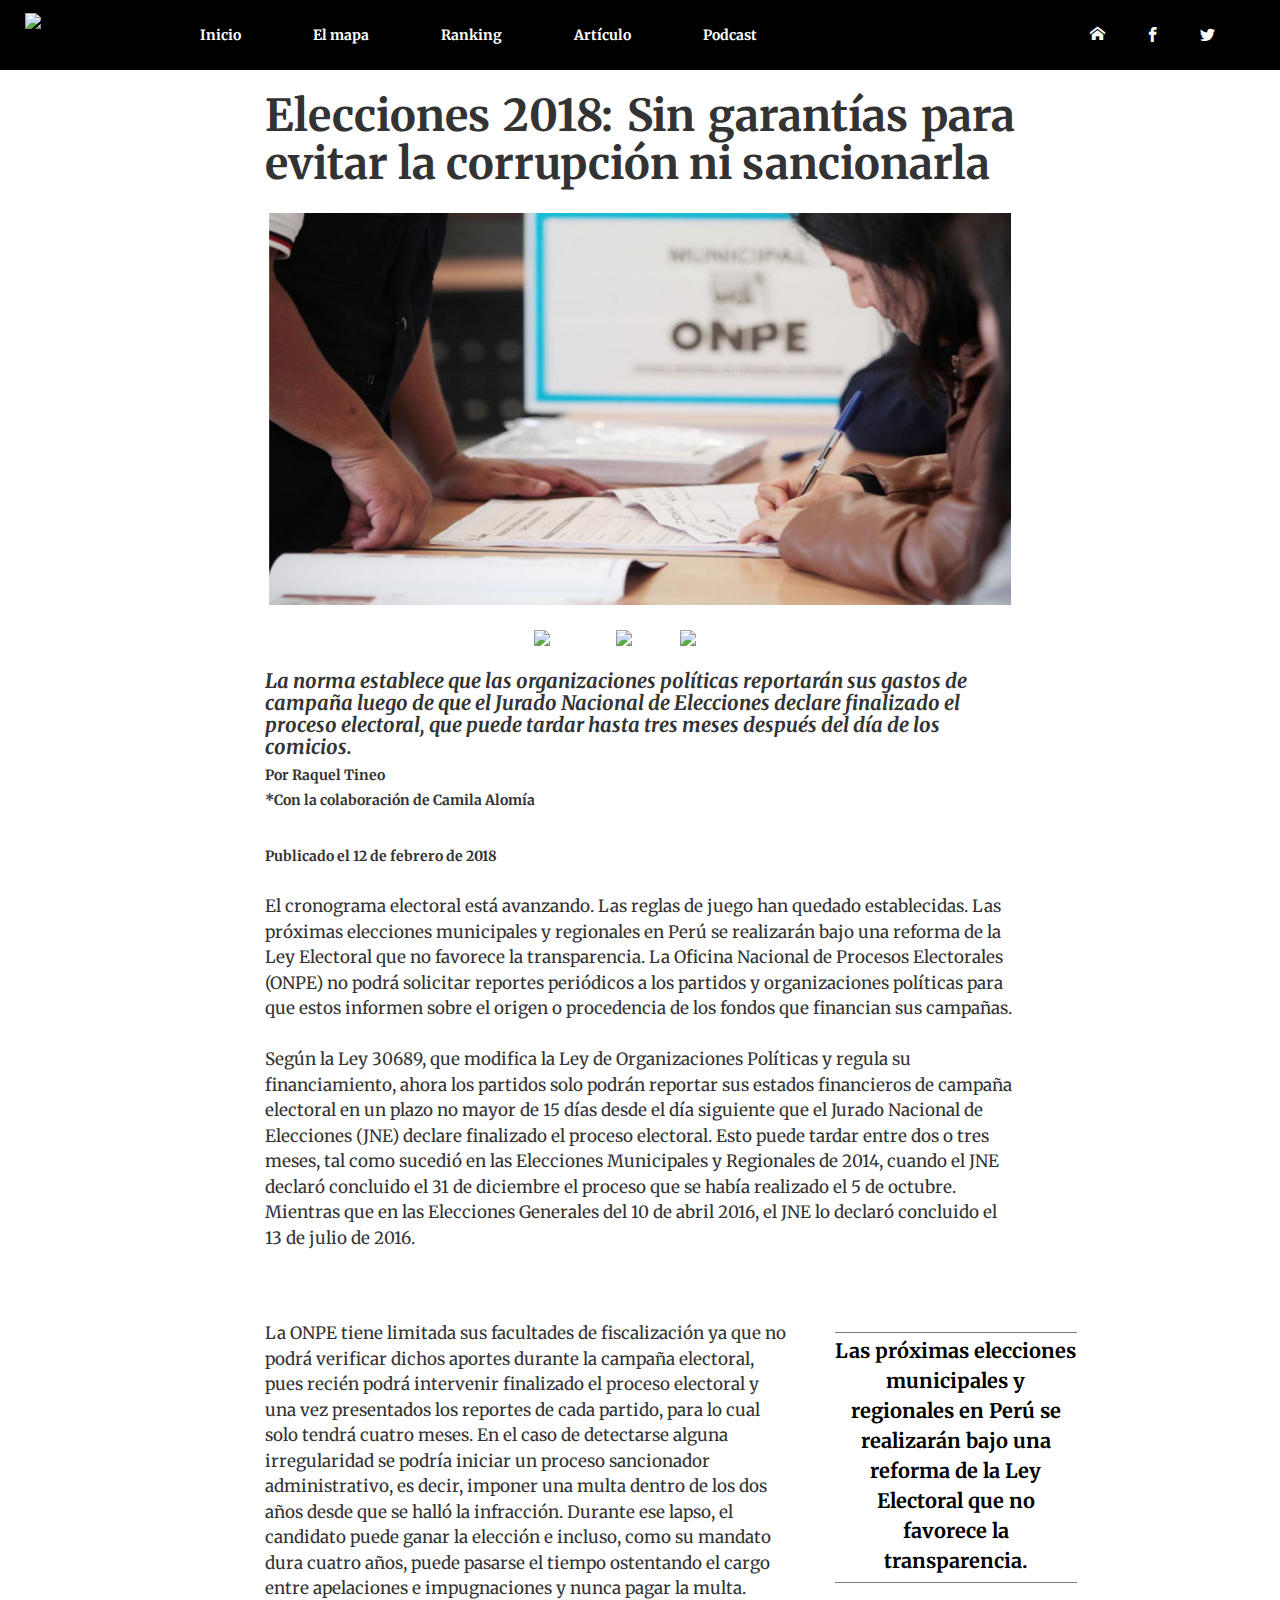
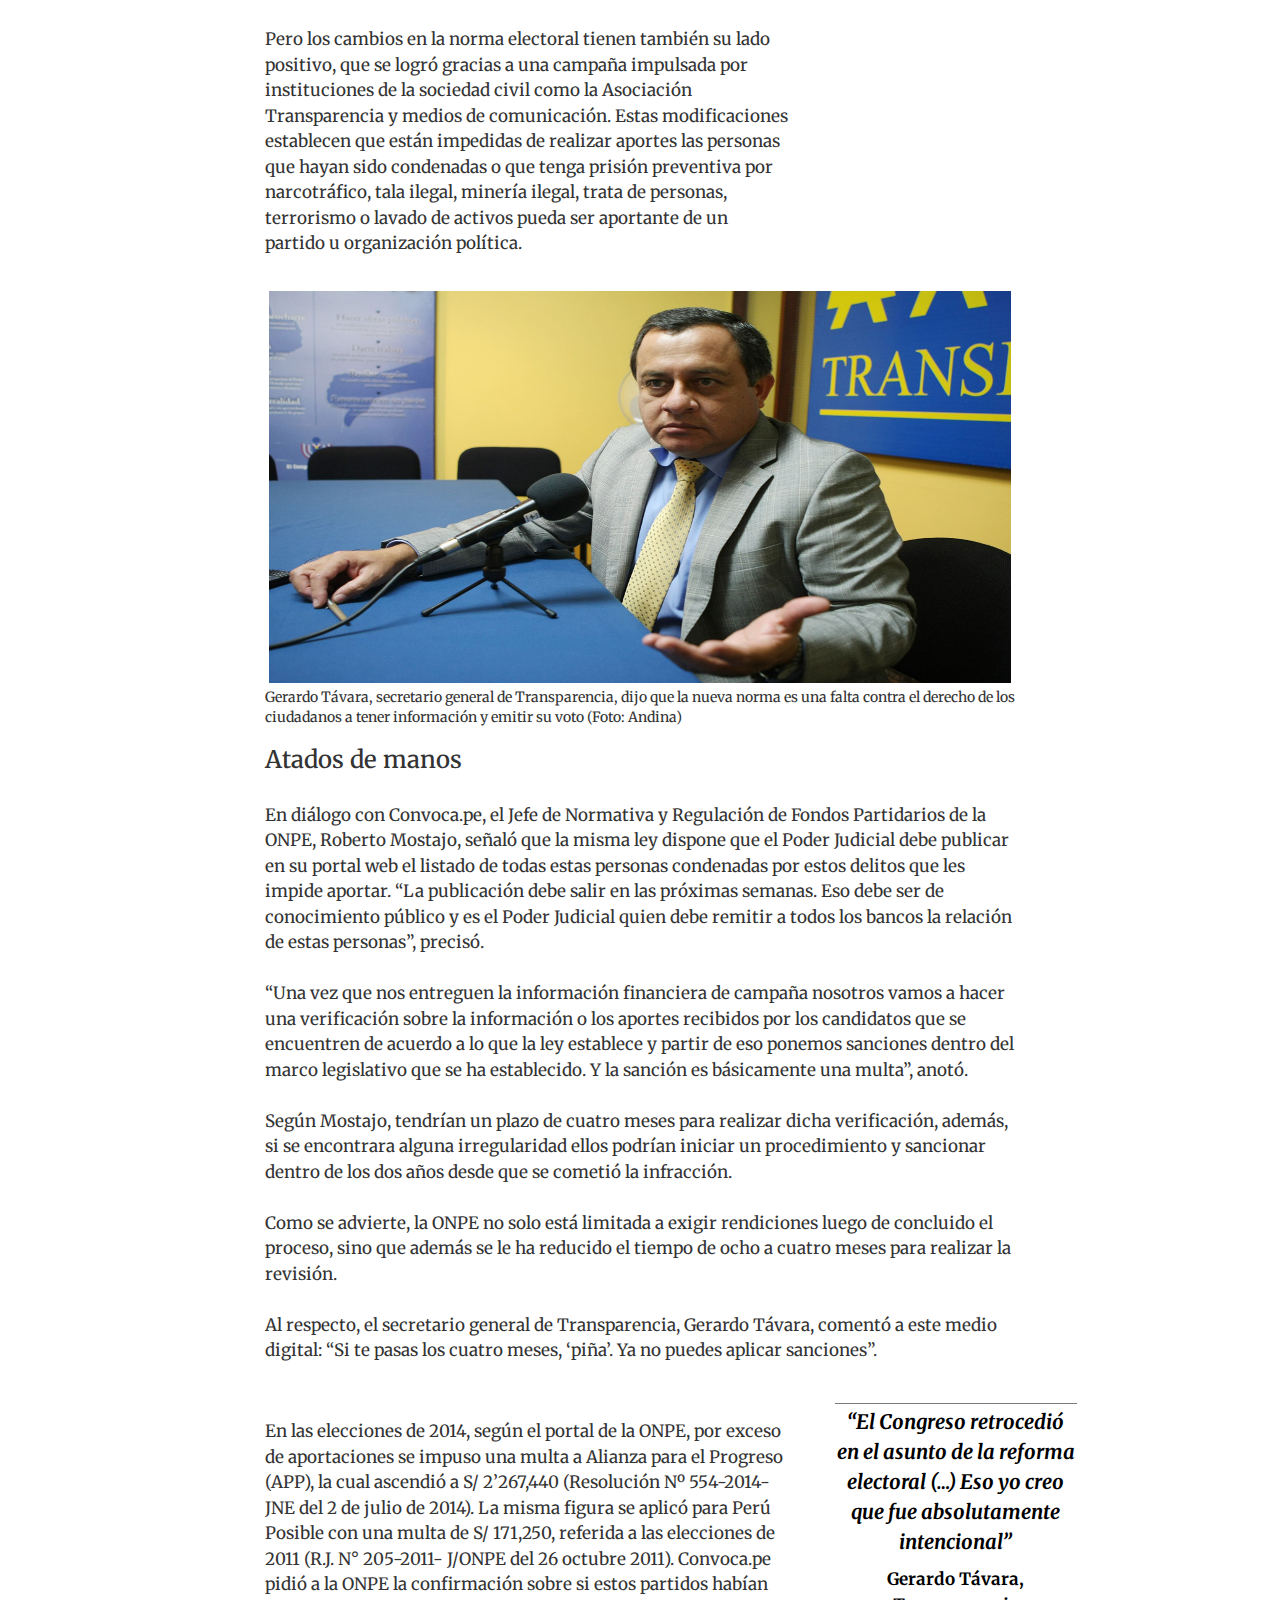
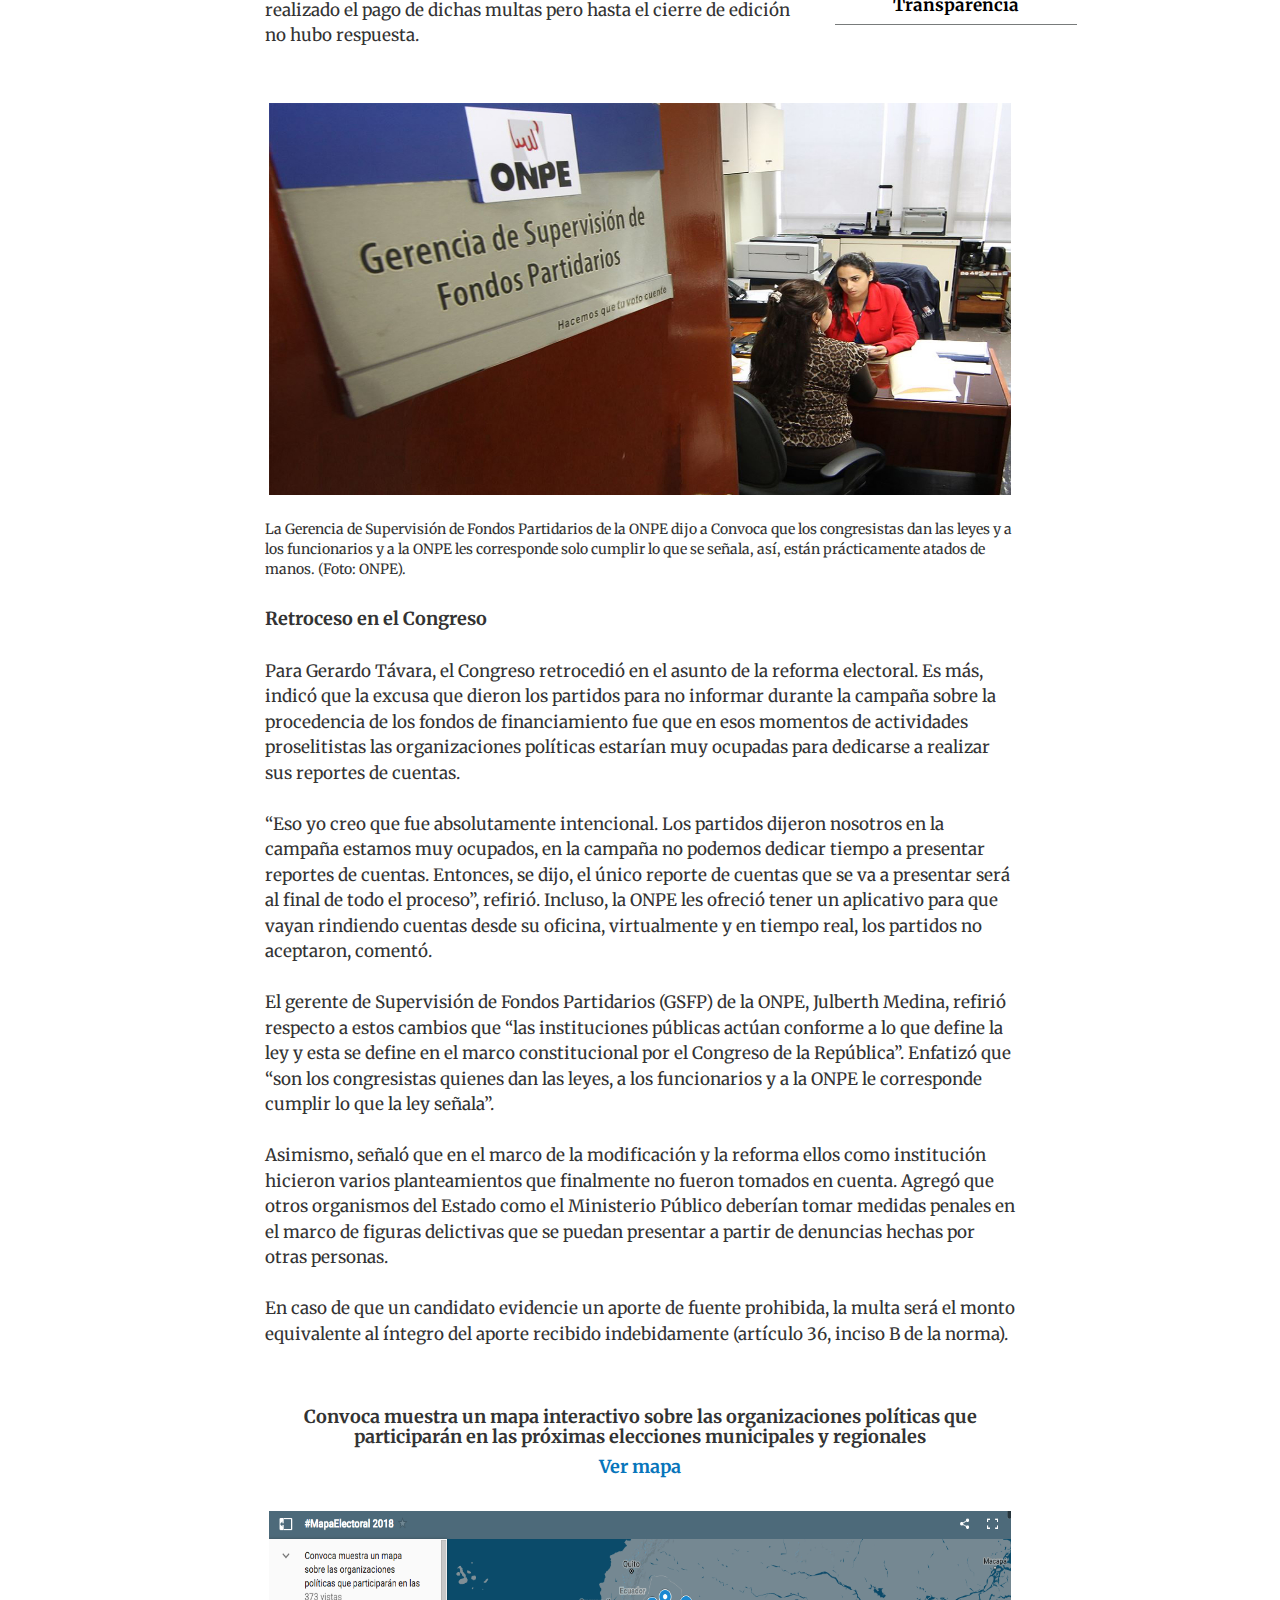
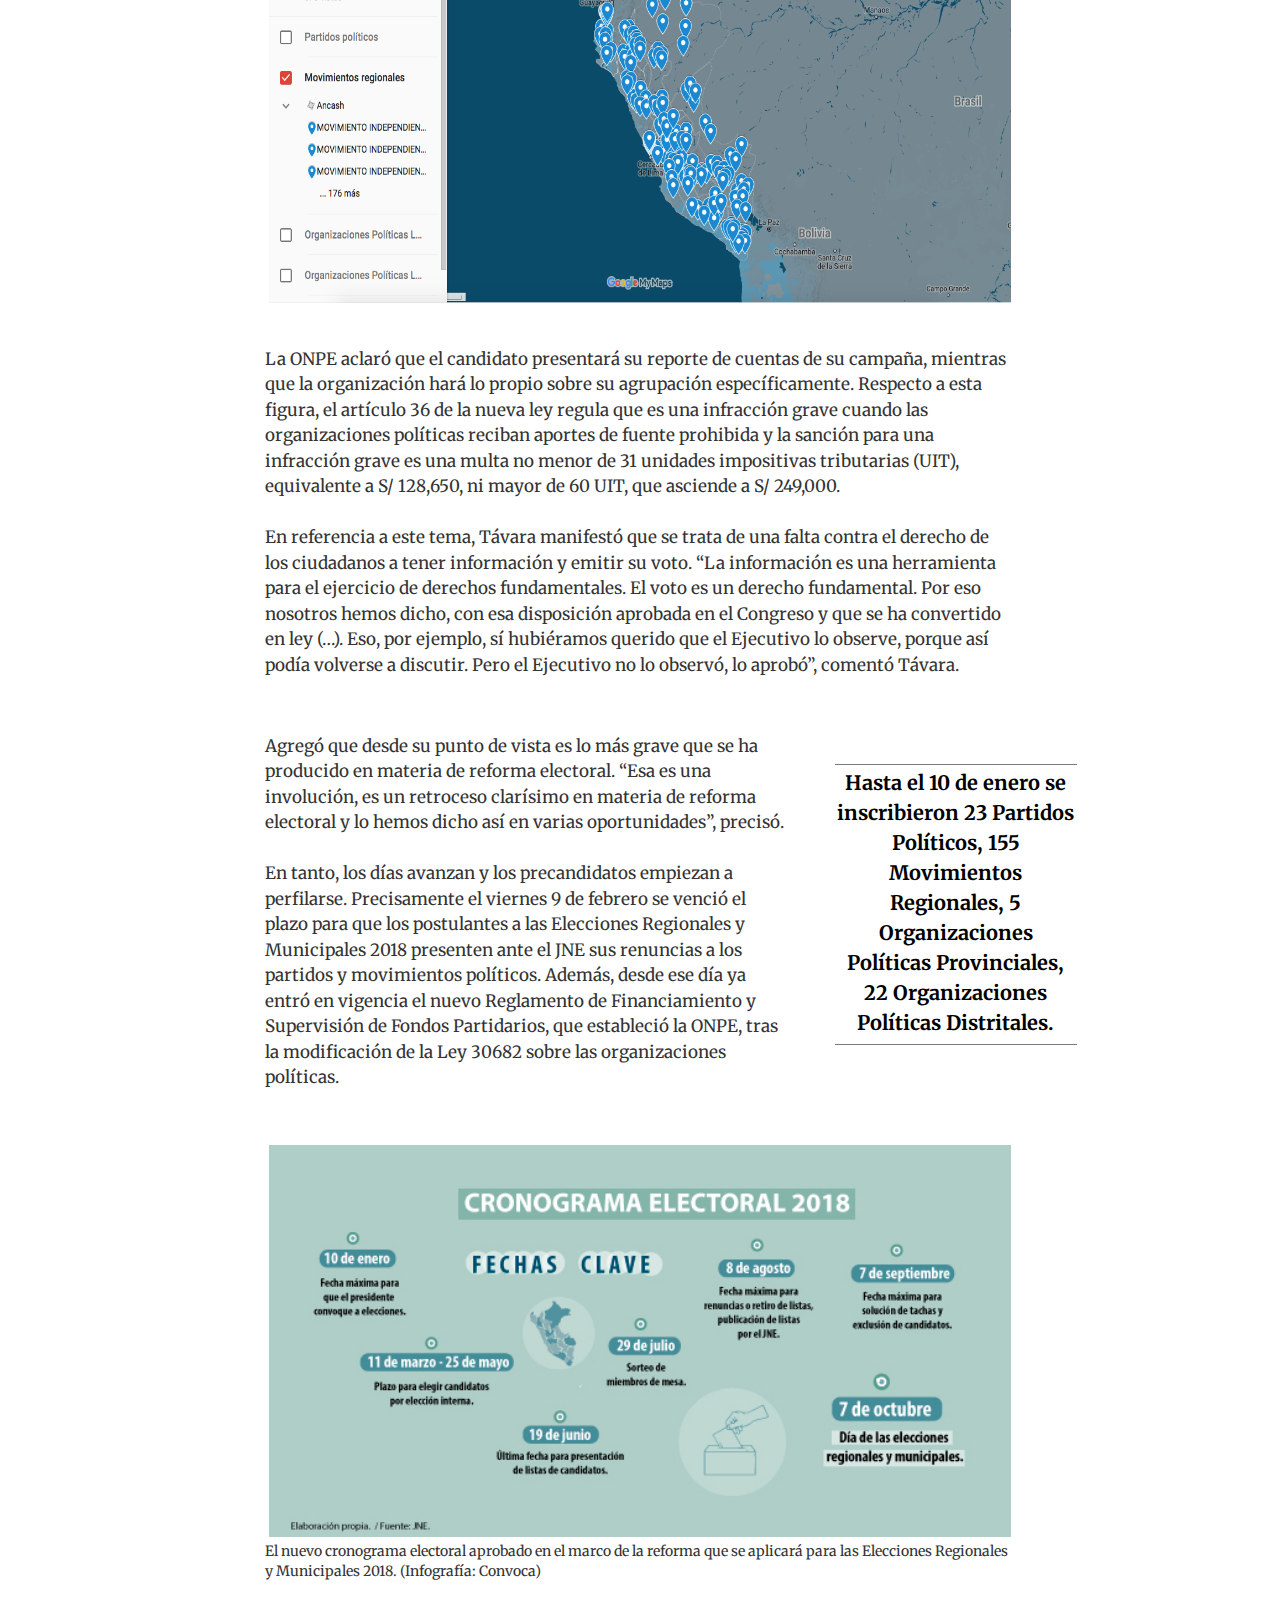
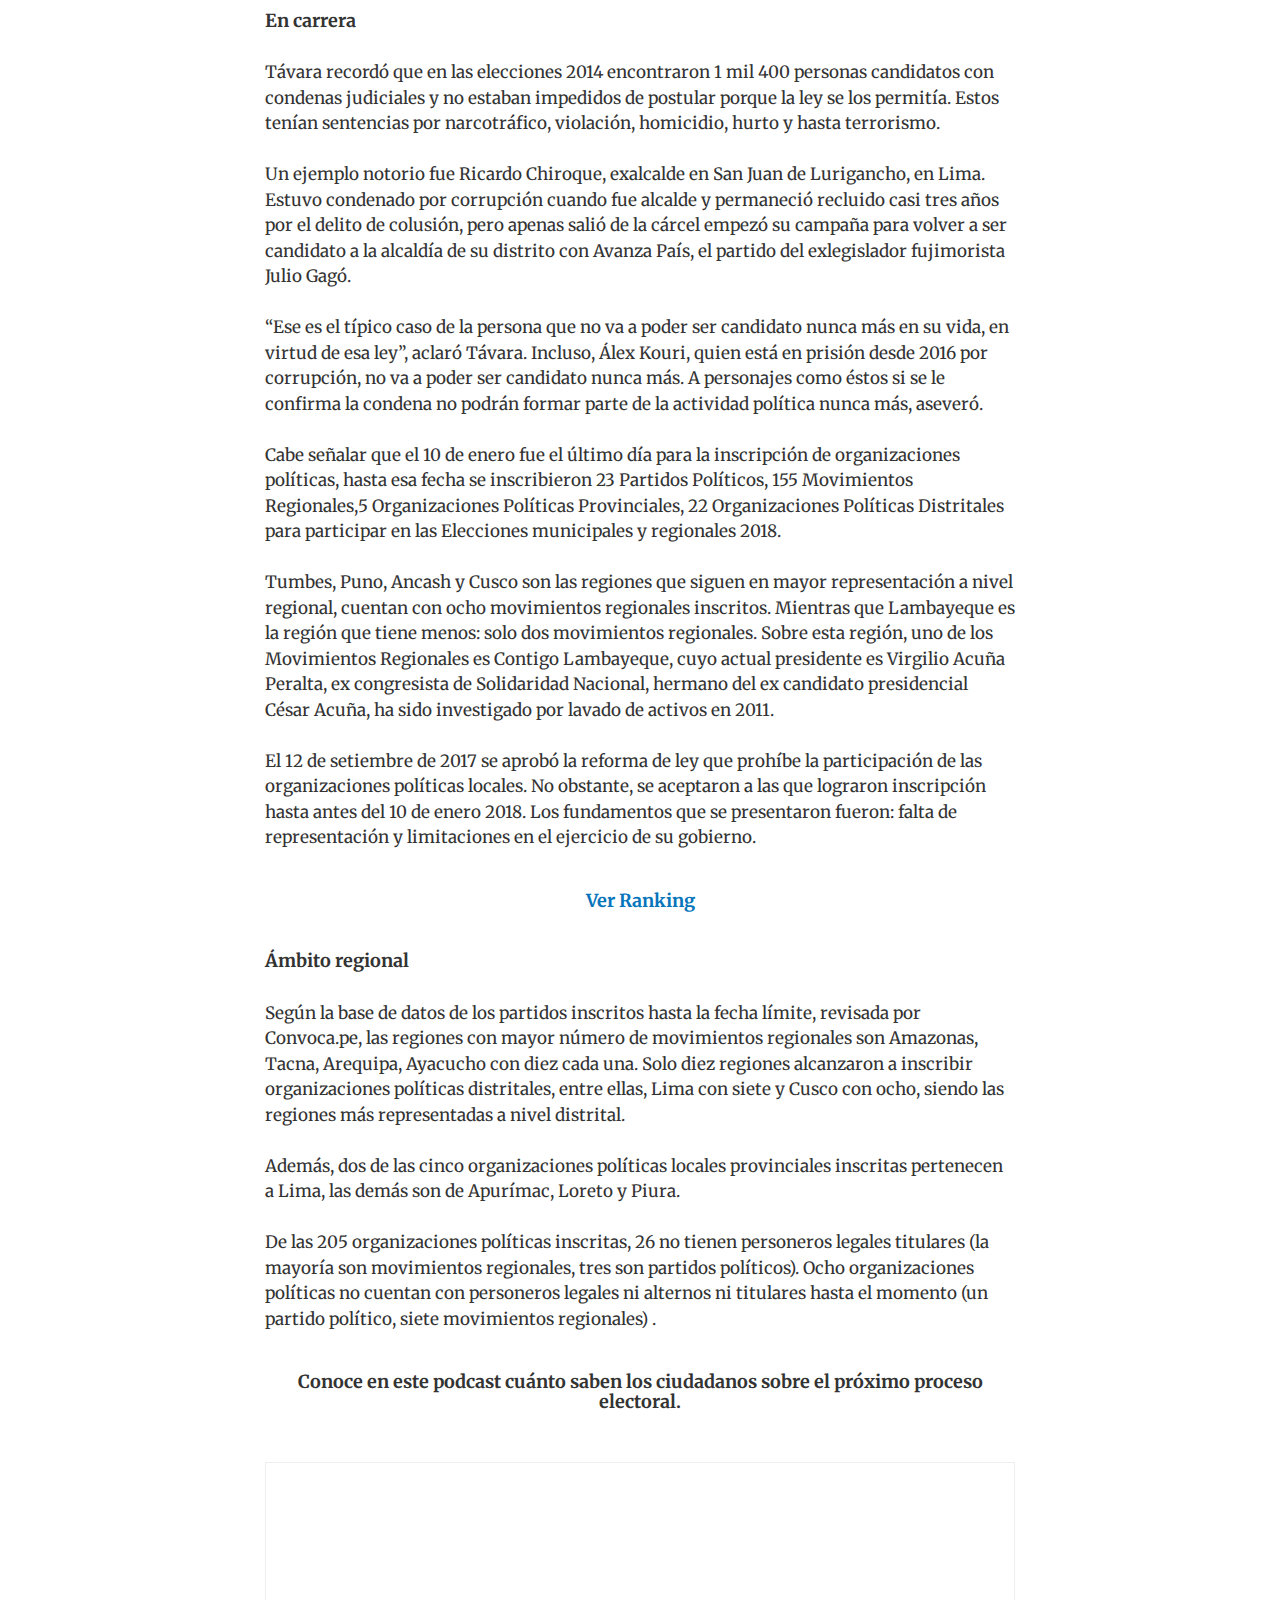
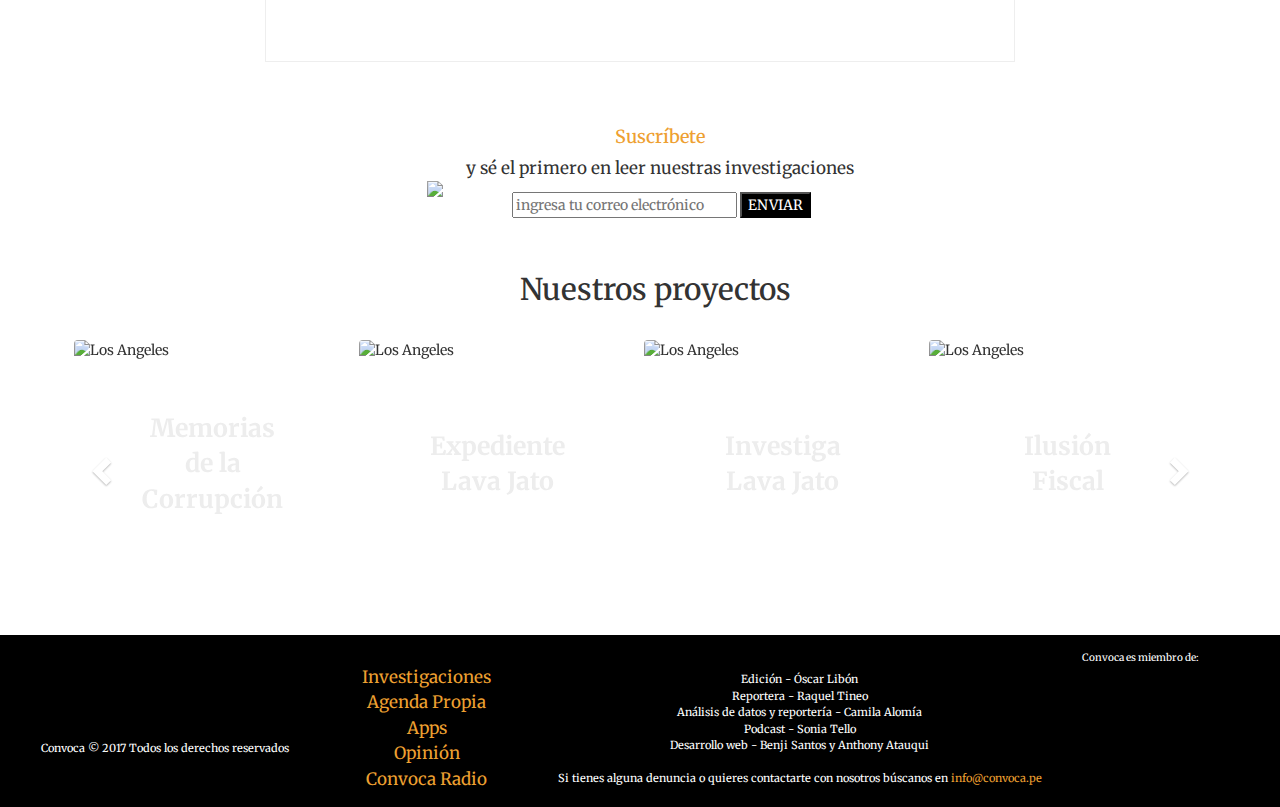
==== elecciones2018/index.html @ 326ec78b "cambio de nombre y las rutas" ====
<!DOCTYPE html>
<html lang="en">
<head>
    <title>CONVOCA</title>
    <meta charset="utf-8">
    <meta name="viewport" content="width=device-width, initial-scale=1">
    <meta name="description" content="La norma establece que las organizaciones políticas
reportarán sus gastos de campaña luego de que el Jurado
Nacional de Elecciones declare finalizado el proceso
electoral, que puede tardar hasta tres meses después del día
de los comicios.">
    <meta name="author" content="Convoca">


          <!-- Schema.org markup for Google+ -->
          <meta itemprop="name" content="Elecciones 2018" />
          <meta itemprop="description" content="La norma establece que las organizaciones políticas
          reportarán sus gastos de campaña luego de que el Jurado
          Nacional de Elecciones declare finalizado el proceso
          electoral, que puede tardar hasta tres meses después del día
          de los comicios." />
          <meta itemprop="image" content=" <a href='http://convoca.pe/mapaelectoral/img/principal.jpeg'>http://convoca.pe/mapaelectoral/img/principal.jpeg</a>" />

          <!-- Twitter Card data -->
          <meta name="twitter:card" content="summary_large_image" />
          <meta name="twitter:site" content="http://www.convoca.pe/" />
          <meta name="twitter:title" content="Elecciones 2018" />
          <meta name="twitter:description" content="La norma establece que las organizaciones políticas
reportarán sus gastos de campaña luego de que el Jurado
Nacional de Elecciones declare finalizado el proceso
electoral, que puede tardar hasta tres meses después del día
de los comicios." />
          <meta name="twitter:creator" content="Convoca" />
          <!-- Twitter summary card with large image must be at least 280x150px -->
          <meta name="twitter:image:src" content=" <a href='http://convoca.pe/mapaelectoral/img/principal.jpeg'>http://convoca.pe/mapaelectoral/img/principal.jpeg</a>" />

          <!-- Open Graph data -->
          <meta property="og:title" content="Elecciones 2018" />
          <meta property="og:type" content="article" />
          <meta property="og:url" content="http://convoca.pe/mapaelectoral/elecciones2018/" />
          <meta property=og:image content="http://convoca.pe/mapaelectoral/img/principal.jpeg" />
          <meta property="og:description" content="La norma establece que las organizaciones políticas
reportarán sus gastos de campaña luego de que el Jurado
Nacional de Elecciones declare finalizado el proceso
electoral, que puede tardar hasta tres meses después del día
de los comicios." />
<link href="https://fonts.googleapis.com/css?family=Merriweather:300,300i,400,400i,700,700i,900,900i" rel="stylesheet">
    <link rel="stylesheet" href="https://maxcdn.bootstrapcdn.com/bootstrap/3.3.7/css/bootstrap.min.css">
    <script defer src="https://use.fontawesome.com/releases/v5.0.6/js/all.js"></script>
    <script src="https://ajax.googleapis.com/ajax/libs/jquery/3.3.1/jquery.min.js"></script>
    <script src="https://maxcdn.bootstrapcdn.com/bootstrap/3.3.7/js/bootstrap.min.js"></script>
    <link rel="stylesheet" href="../css/main.css">
    <link rel="stylesheet" href="../iconmoon/style.css">
    <link rel="stylesheet" href="../css/style.css">

</head>
<body>
  <nav class="navbar navbar-inverse navbar-fixed-top" role="navigation"style="padding:10px;border-bottom:1px solid #fff;background:#000;">
      <div class="container-fluid">
          <!-- Brand and toggle get grouped for better mobile display -->
          <div class="navbar-header">
            <button type="button" class="navbar-toggle collapsed" data-toggle="collapse" data-target="#menucito" aria-expanded="false">
              <span class="sr-only">Toggle navigation</span>
              <span class="icon-bar"></span>
              <span class="icon-bar"></span>
              <span class="icon-bar"></span>
            </button>
              <a class="" href="http://convoca.pe/">
                  <img src="https://investigalavajato.convoca.pe/public/v3/assets/imgs/convoca_logo.png">
                  <li class="icon-mobile"><a href="javascript:var dir=window.document.URL;var tit=window.document.title;var tit2=encodeURIComponent(tit);var dir2= encodeURIComponent(dir);window.open('http://www.facebook.com/share.php?u='+dir2+'&amp;t='+tit2+'','ventana','width=600,height=400,left=50,top=50,toolbar=yes');void 0" id="men-t"><span class="icon-facebook"></span></a></li>
                  <li class="icon-mobile"><a href="javascript:var dir=window.document.URL;var tit=window.document.title;var tit2=encodeURIComponent(tit);window.open('http://twitter.com/?status='+tit2+'%20'+dir+'','ventana','width=600,height=400,left=50,top=50,toolbar=yes');void 0" id="men-t"><span class="icon-twitter"></span></a></li>
                  <li class="icon-mobile"><a href="whatsapp://send?text=http://convoca.pe/mapaelectoral/" id="men-t"  style="font-size: 20px;"><i class="fab fa-whatsapp"></i></a></li>
              </a>
          </div>

          <!-- Collect the nav links, forms, and other content for toggling -->
          <div class="collapse navbar-collapse" id="menucito">
              <ul class="nav navbar-nav navbar-left cent">
                  <li ><a href="http://convoca.pe/mapaelectoral/" >Inicio <i class="fas fa-home"></i></a></li>
                  <li class=""><a href="http://convoca.pe/mapaelectoral/mapa/">El mapa <i class="fas fa-map-marker-alt"></i></a></li>
                  <li class=""><a href="http://convoca.pe/mapaelectoral/mapa/#ranking">Ranking <i class="fas fa-random"></i></a></li>
                  <li class=""><a href="http://convoca.pe/mapaelectoral/elecciones2018/">Artículo <i class="fas fa-file-archive"></i></a></li>
                  <li class=""><a href="http://convoca.pe/convoca-radio/convocaradio-elecciones-cuestas" target="_blank">Podcast <i class="fas fa-podcast"></i></a></li>
              </ul>
              <ul class="nav navbar-nav navbar-right rede">
                  <li><a href="../" id="men-t"><span class="icon-home"></span></a></li>
                  <li class="icon-none"><a href="javascript:var dir=window.document.URL;var tit=window.document.title;var tit2=encodeURIComponent(tit);var dir2= encodeURIComponent(dir);window.open('http://www.facebook.com/share.php?u='+dir2+'&amp;t='+tit2+'','ventana','width=600,height=400,left=50,top=50,toolbar=yes');void 0" id="men-t"><span class="icon-facebook"></span></a></li>
                  <li class="icon-none"><a href="javascript:var dir=window.document.URL;var tit=window.document.title;var tit2=encodeURIComponent(tit);window.open('http://twitter.com/?status='+tit2+'%20'+dir+'','ventana','width=600,height=400,left=50,top=50,toolbar=yes');void 0" id="men-t"><span class="icon-twitter"></span></a></li>
                  <li class="icon-none"><a href="whatsapp://send?text=http://convoca.pe/mapaelectoral/" id="men-t"  style="font-size: 20px;"><i class="fab fa-whatsapp"></i></a></li>
              </ul>
          </div><!-- /.navbar-collapse -->
      </div><!-- /.container-fluid -->
  </nav>
<section class="tex-articulo">
    <div class="container">
      <div class="row">
        <div class="col-md-2 col-sm-1 col-xs-1">

        </div>
        <div class="col-md-8 col-sm-12 col-xs-12">
        <h1  style="font-weight:bold;margin-bottom:20px;text-align:justify;font-size:44px;">Elecciones 2018: Sin garantías para evitar la corrupción ni sancionarla</h1>
<img src="../img/principal.jpeg" class="img-responsive img-elec" alt="">
            <div class="title-center suscribe">
                <!-- Facebook -->
                <a href="http://www.facebook.com/sharer.php?u=http://convoca.pe/mapaelectoral/elecciones2018/" target="_blank">
                    <img height="28" src="https://simplesharebuttons.com/images/somacro/facebook.png" alt="Facebook" />
                </a>
                <!-- Google+ -->
                <a href="https://plus.google.com/share?url=https://simplesharebuttons.com" target="_blank">
                    <img height="28" src="https://simplesharebuttons.com/images/somacro/google.png" alt="Google" />
                </a>
                <!-- Twitter -->
                <a href="https://twitter.com/share?url=https://simplesharebuttons.com&amp;text=Simple%20Share%20Buttons&amp;hashtags=simplesharebuttons" target="_blank">
                    <img height="28" src="https://simplesharebuttons.com/images/somacro/twitter.png" alt="Twitter" />
                </a>
            </div>
<h3 class="" style="font-weight:bold; font-style:italic;font-size:20px;">La norma establece que las organizaciones políticas
    reportarán sus gastos de campaña luego de que el Jurado
    Nacional de Elecciones declare finalizado el proceso
    electoral, que puede tardar hasta tres meses después del día
    de los comicios.</h3>
<h5 style="font-weight:bold;">Por Raquel Tineo</h5>
            <h5 style="font-weight:bold;">*Con la colaboración de Camila Alomía</h5><br>

            <h5 style="font-weight:bold;">Publicado el 12 de febrero de 2018</h5><br>

        <p>El cronograma electoral está avanzando. Las reglas de juego han quedado
            establecidas. Las próximas elecciones municipales y regionales en Perú se realizarán
            bajo una reforma de la Ley Electoral que no favorece la transparencia. La Oficina
            Nacional de Procesos Electorales (ONPE) no podrá solicitar reportes periódicos a los
            partidos y organizaciones políticas para que estos informen sobre el origen o
            procedencia de los fondos que financian sus campañas.<br><br>
            Según la Ley 30689, que modifica la Ley de Organizaciones Políticas y regula su
            financiamiento, ahora los partidos solo podrán reportar sus estados financieros de
            campaña electoral en un plazo no mayor de 15 días desde el día siguiente que el
            Jurado Nacional de Elecciones (JNE) declare finalizado el proceso electoral. Esto
            puede tardar entre dos o tres meses, tal como sucedió en las Elecciones Municipales y
            Regionales de 2014, cuando el JNE declaró concluido el 31 de diciembre el proceso
            que se había realizado el 5 de octubre. Mientras que en las Elecciones Generales del
            10 de abril 2016, el JNE lo declaró concluido el 13 de julio de 2016.</p><br>

            <span class="sumilla-2">
            <p style="font-size: 20px">
                            Las próximas elecciones municipales y regionales
            en Perú se realizarán bajo una reforma de la Ley
            Electoral que no favorece la transparencia.
            </p>
					</span>
            <br><br>
            <p style="width: 70%" class="tex-sum">
            La ONPE tiene limitada sus facultades de fiscalización ya que no podrá verificar dichos
            aportes durante la campaña electoral, pues recién podrá intervenir finalizado el proceso
            electoral y una vez presentados los reportes de cada partido, para lo cual solo tendrá
            cuatro meses. En el caso de detectarse alguna irregularidad se podría iniciar un
            proceso sancionador administrativo, es decir, imponer una multa dentro de los dos
            años desde que se halló la infracción. Durante ese lapso, el candidato puede ganar la
            elección e incluso, como su mandato dura cuatro años, puede pasarse el tiempo
            ostentando el cargo entre apelaciones e impugnaciones y nunca pagar la multa.<br><br>
            Pero los cambios en la norma electoral tienen también su lado positivo, que se logró
            gracias a una campaña impulsada por instituciones de la sociedad civil como la
            Asociación Transparencia y medios de comunicación. Estas modificaciones establecen
            que están impedidas de realizar aportes las personas que hayan sido condenadas o
            que tenga prisión preventiva por narcotráfico, tala ilegal, minería ilegal, trata de
            personas, terrorismo o lavado de activos pueda ser aportante de un partido u
            organización política.
</p><br>
            <img src="../img/uno.jpg" class="img-responsive img-elec" alt="">
<span>Gerardo Távara, secretario general de Transparencia, dijo que la nueva norma es una falta contra el
derecho de los ciudadanos a tener información y emitir su voto (Foto: Andina)</span>
            <h3>Atados de manos</h3><br>
<p>En diálogo con Convoca.pe, el Jefe de Normativa y Regulación de Fondos Partidarios
    de la ONPE, Roberto Mostajo, señaló que la misma ley dispone que el Poder Judicial
    debe publicar en su portal web el listado de todas estas personas condenadas por
    estos delitos que les impide aportar. “La publicación debe salir en las próximas
    semanas. Eso debe ser de conocimiento público y es el Poder Judicial quien debe
    remitir a todos los bancos la relación de estas personas”, precisó.<br><br>
    “Una vez que nos entreguen la información financiera de campaña nosotros vamos a
    hacer una verificación sobre la información o los aportes recibidos por los candidatos
    que se encuentren de acuerdo a lo que la ley establece y partir de eso ponemos
    sanciones dentro del marco legislativo que se ha establecido. Y la sanción es
    básicamente una multa”, anotó.<br><br>
    Según Mostajo, tendrían un plazo de cuatro meses para realizar dicha verificación,
    además, si se encontrara alguna irregularidad ellos podrían iniciar un procedimiento y
    sancionar dentro de los dos años desde que se cometió la infracción.<br><br>
    Como se advierte, la ONPE no solo está limitada a exigir rendiciones luego de
    concluido el proceso, sino que además se le ha reducido el tiempo de ocho a cuatro
    meses para realizar la revisión.<br><br>
    Al respecto, el secretario general de Transparencia, Gerardo Távara, comentó a este
    medio digital: “Si te pasas los cuatro meses, ‘piña’. Ya no puedes aplicar sanciones”.<br><br>
</p>
            <span class="sumilla">
						<p style="font-size: 20px"><i>“El Congreso retrocedió en el asunto de la reforma
    electoral (…) Eso yo creo que fue absolutamente
    intencional”</i>
						</p>
                <p>Gerardo Távara, Transparencia</p>
					</span>
            <br>
<p style="width: 70%" class="tex-sum">En las elecciones de 2014, según el portal de la ONPE, por exceso de aportaciones se
    impuso una multa a Alianza para el Progreso (APP), la cual ascendió a S/ 2’267,440
    (Resolución Nº 554-2014- JNE del 2 de julio de 2014). La misma figura se aplicó para
    Perú Posible con una multa de S/ 171,250, referida a las elecciones de 2011 (R.J. N°
    205-2011- J/ONPE del 26 octubre 2011). Convoca.pe pidió a la ONPE la confirmación
    sobre si estos partidos habían realizado el pago de dichas multas pero hasta el cierre
    de edición no hubo respuesta.</p><br><br>
    <img src="../img/dos.jpg" class="img-responsive img-elec" alt=""><br>
<span>La Gerencia de Supervisión de Fondos Partidarios de la ONPE dijo a Convoca que los
congresistas dan las leyes y a los funcionarios y a la ONPE les corresponde solo cumplir lo que
se señala, así, están prácticamente atados de manos. (Foto: ONPE).</span>
<br><br>
    <h4 style="font-weight: bold">Retroceso en el Congreso</h4><br>
            <p>
            Para Gerardo Távara, el Congreso retrocedió en el asunto de la reforma electoral. Es
            más, indicó que la excusa que dieron los partidos para no informar durante la campaña
            sobre la procedencia de los fondos de financiamiento fue que en esos momentos de
            actividades proselitistas las organizaciones políticas estarían muy ocupadas para
            dedicarse a realizar sus reportes de cuentas.<br><br>
            “Eso yo creo que fue absolutamente intencional. Los partidos dijeron nosotros en la
            campaña estamos muy ocupados, en la campaña no podemos dedicar tiempo a
            presentar reportes de cuentas. Entonces, se dijo, el único reporte de cuentas que se va
            a presentar será al final de todo el proceso”, refirió. Incluso, la ONPE les ofreció tener
            un aplicativo para que vayan rindiendo cuentas desde su oficina, virtualmente y en
            tiempo real, los partidos no aceptaron, comentó.<br><br>
            El gerente de Supervisión de Fondos Partidarios (GSFP) de la ONPE, Julberth Medina,
            refirió respecto a estos cambios que “las instituciones públicas actúan conforme a lo
            que define la ley y esta se define en el marco constitucional por el Congreso de la
            República”. Enfatizó que “son los congresistas quienes dan las leyes, a los funcionarios
            y a la ONPE le corresponde cumplir lo que la ley señala”.<br><br>
            Asimismo, señaló que en el marco de la modificación y la reforma ellos como institución
            hicieron varios planteamientos que finalmente no fueron tomados en cuenta. Agregó
            que otros organismos del Estado como el Ministerio Público deberían tomar medidas
            penales en el marco de figuras delictivas que se puedan presentar a partir de
            denuncias hechas por otras personas.<br><br>
            En caso de que un candidato evidencie un aporte de fuente prohibida, la multa será el
            monto equivalente al íntegro del aporte recibido indebidamente (artículo 36, inciso B de
                la norma).</p><br><br>
            <h4 style="text-align: center; font-weight: bold">Convoca muestra un mapa interactivo sobre las organizaciones
                políticas que participarán en las próximas elecciones municipales y
                regionales</h4>
            <h4 style="text-align: center; font-weight: bold;"><a href="http://convoca.pe/mapaelectoral/mapa" style="color:#0775bb !important;">Ver mapa</a></h4><br>
            <img src="../img/map.png" class="img-responsive img-elec" alt=""><br><br>
<p>
            La ONPE aclaró que el candidato presentará su reporte de cuentas de su campaña,
            mientras que la organización hará lo propio sobre su agrupación específicamente.
            Respecto a esta figura, el artículo 36 de la nueva ley regula que es una infracción grave
            cuando las organizaciones políticas reciban aportes de fuente prohibida y la sanción
            para una infracción grave es una multa no menor de 31 unidades impositivas tributarias
            (UIT), equivalente a S/ 128,650, ni mayor de 60 UIT, que asciende a S/ 249,000.<br><br>
            En referencia a este tema, Távara manifestó que se trata de una falta contra el derecho
            de los ciudadanos a tener información y emitir su voto. “La información es una
            herramienta para el ejercicio de derechos fundamentales. El voto es un derecho
            fundamental. Por eso nosotros hemos dicho, con esa disposición aprobada en el
            Congreso y que se ha convertido en ley (…). Eso, por ejemplo, sí hubiéramos querido
            que el Ejecutivo lo observe, porque así podía volverse a discutir. Pero el Ejecutivo no lo
            observó, lo aprobó”, comentó Távara.<br><br>
</p>
            <span class="sumilla-2">
						<p style="font-size: 20px">
                            Hasta el 10 de enero se inscribieron 23 Partidos
    Políticos, 155 Movimientos Regionales, 5
    Organizaciones Políticas Provinciales, 22 Organizaciones
    Políticas Distritales.
						</p>
					</span>
            <br>
<p style="width: 70%" class="tex-sum">Agregó que desde su punto de vista es lo más grave que se ha producido en materia
    de reforma electoral. “Esa es una involución, es un retroceso clarísimo en materia de
    reforma electoral y lo hemos dicho así en varias oportunidades”, precisó.<br><br>
    En tanto, los días avanzan y los precandidatos empiezan a perfilarse. Precisamente el
    viernes 9 de febrero se venció el plazo para que los postulantes a las Elecciones
    Regionales y Municipales 2018 presenten ante el JNE sus renuncias a los partidos y
    movimientos políticos. Además, desde ese día ya entró en vigencia el nuevo
    Reglamento de Financiamiento y Supervisión de Fondos Partidarios, que estableció la
    ONPE, tras la modificación de la Ley 30682 sobre las organizaciones políticas.</p><br><br>
    <img src="../img/tre.jpg" class="img-responsive img-elec" alt="">
    <span>El nuevo cronograma electoral aprobado en el marco de la reforma que se aplicará para las
Elecciones Regionales y Municipales 2018. (Infografía: Convoca)</span>
    <br><br>
<h4 style="font-weight: bold">En carrera</h4><br>
            <p>
            Távara recordó que en las elecciones 2014 encontraron 1 mil 400 personas candidatos
            con condenas judiciales y no estaban impedidos de postular porque la ley se los
            permitía. Estos tenían sentencias por narcotráfico, violación, homicidio, hurto y hasta
            terrorismo.<br><br>
            Un ejemplo notorio fue Ricardo Chiroque, exalcalde en San Juan de Lurigancho, en
            Lima. Estuvo condenado por corrupción cuando fue alcalde y permaneció recluido casi
            tres años por el delito de colusión, pero apenas salió de la cárcel empezó su campaña
            para volver a ser candidato a la alcaldía de su distrito con Avanza País, el partido del
            exlegislador fujimorista Julio Gagó.<br><br>
            “Ese es el típico caso de la persona que no va a poder ser candidato nunca más en su
            vida, en virtud de esa ley”, aclaró Távara. Incluso, Álex Kouri, quien está en prisión
            desde 2016 por corrupción, no va a poder ser candidato nunca más. A personajes
            como éstos si se le confirma la condena no podrán formar parte de la actividad política
            nunca más, aseveró.<br><br>
            Cabe señalar que el 10 de enero fue el último día para la inscripción de organizaciones
            políticas, hasta esa fecha se inscribieron 23 Partidos Políticos, 155 Movimientos
            Regionales,5 Organizaciones Políticas Provinciales, 22 Organizaciones Políticas
            Distritales para participar en las Elecciones municipales y regionales 2018.<br><br>
            Tumbes, Puno, Ancash y Cusco son las regiones que siguen en mayor representación
            a nivel regional, cuentan con ocho movimientos regionales inscritos. Mientras que
            Lambayeque es la región que tiene menos: solo dos movimientos regionales. Sobre
            esta región, uno de los Movimientos Regionales es Contigo Lambayeque, cuyo actual
            presidente es Virgilio Acuña Peralta, ex congresista de Solidaridad Nacional, hermano
            del ex candidato presidencial César Acuña, ha sido investigado por lavado de activos
            en 2011.<br><br>
            El 12 de setiembre de 2017 se aprobó la reforma de ley que prohíbe la participación de
            las organizaciones políticas locales. No obstante, se aceptaron a las que lograron
            inscripción hasta antes del 10 de enero 2018. Los fundamentos que se presentaron
            fueron: falta de representación y limitaciones en el ejercicio de su gobierno.
</p><br>
<h4 style="text-align: center; font-weight: bold;"><a href="http://convoca.pe/mapaelectoral/mapa/#ranking" style="color:#0775bb !important;">Ver Ranking</a></h4><br>
<section id="ranking">
    <script id="infogram_0_fb6ab786-2158-4949-ba78-0881720f97fd" title="Step by Step Charts" src="https://e.infogram.com/js/dist/embed.js?i0A" type="text/javascript"></script>
</section>
<h4 style="font-weight: bold">Ámbito regional</h4><br>
<p>Según la base de datos de los partidos inscritos hasta la fecha límite, revisada por
    Convoca.pe, las regiones con mayor número de movimientos regionales son
    Amazonas, Tacna, Arequipa, Ayacucho con diez cada una. Solo diez regiones
    alcanzaron a inscribir organizaciones políticas distritales, entre ellas, Lima con siete y
    Cusco con ocho, siendo las regiones más representadas a nivel distrital.<br><br>
    Además, dos de las cinco organizaciones políticas locales provinciales inscritas
    pertenecen a Lima, las demás son de Apurímac, Loreto y Piura.<br><br>
    De las 205 organizaciones políticas inscritas, 26 no tienen personeros legales titulares
    (la mayoría son movimientos regionales, tres son partidos políticos). Ocho
    organizaciones políticas no cuentan con personeros legales ni alternos ni titulares hasta
    el momento (un partido político, siete movimientos regionales) .</p><br>
    <h4 class="text-center" style="font-weight:bold;">Conoce en este podcast cuánto saben los ciudadanos sobre el próximo proceso electoral. </h4><br><br>
    <iframe id='audio_23078188' frameborder='0' allowfullscreen='' scrolling='no' height='200' src='https://www.ivoox.com/player_ej_23078188_4_1.html?c1=31a5b5' style='border:1px solid #EEE; box-sizing:border-box; width:100%;'></iframe>
            <br><br>
            <div class=" title-center suscribe">
                <div class="suscribe-inline">
                    <img class="img-suscribe" src="http://paradisepapers.convoca.pe/images/logo-pie.jpg">
                </div>
                <div class="suscribe-inline">
                    <form id="gform" method="POST" class="pure-form pure-form-stacked"
                          action="https://script.google.com/macros/s/AKfycbzFsmEuJOx_PhkNjIbZVBZ_ZX-6ydeLrVn3JFadZ17vZTB6jSU/exec">
                        <!-- change the form action to your script url -->
                        <h4 style="color: rgb(238, 160, 49);">Suscríbete</h4>
                        <p>y sé el primero en leer nuestras investigaciones</p>
                        <fieldset style="display: none;" class="pure-group">
                            <label for="name">Name: </label>
                            <input id="name" name="name" placeholder="What your Mom calls you" />
                        </fieldset>

                        <fieldset style="display: none;" class="pure-group">
                            <label for="message">Message: </label>
                            <textarea id="message" name="message" rows="10"
                                      placeholder="Tell us what's on your mind..."></textarea>
                        </fieldset>

                        <fieldset class="pure-group dis-inline">
                            <label for="email"></label>
                            <input style="width: 225px;" id="email" name="email" type="email" value=""
                                   required placeholder="ingresa tu correo electrónico"/>
                            <span id="email-invalid" style="display:none;">Debe ser una dirección valida</span>
                        </fieldset>

                        <fieldset style="display: none;" class="pure-group">
                            <label for="color">Favourite Color: </label>
                            <input id="color" name="color" placeholder="green" />
                        </fieldset>

                        <button class="button-success pure-button button-xlarge dis-inline btn-black">
                            <i class="fa fa-paper-plane"></i>ENVIAR</button>

                    </form>
                </div>
                <div class=" title-center">
                    <div style="display:none;" id="thankyou_message">
                        <h4>Gracias por subscribirte, tambien puedes encontrarnos en info@convoca.pe</h4>
                    </div>
                </div>
</div>
<div class="col-md-2 col-sm-1 col-xs-1">

</div>
      </div>
    </div>
</section>
<section id="nuestros-proyectos" style="padding-bottom:40px;" class="slid-web">
		<h2 class="title-left text-center" >Nuestros proyectos</h2>
		<div class="container">
				<div id="myCarousel" class="carousel slide" data-ride="carousel">
						<!-- Wrapper for slides-->
						<div class="carousel-inner">
							<div class="item active">
										<div class="col-md-3 item-carousel-convoca conta" style="border: 4px solid #fff;">
												<img class="image" src="http://memoriasdelacorrupcion.convoca.pe/img/interactivo/nota1/casos_emblematicos.jpg" alt="Los Angeles">
												<div class="middle">
														<div class="text"><a href="http://memoriasdelacorrupcion.convoca.pe/" style="text-decoration:none !important;color:#4c4c4c;" target="_blank">Memorias de la Corrupción</a></div>
												</div>
										</div>
										<div class="col-md-3 item-carousel-convoca conta" style="border: 4px solid #fff;">
												<img class="image" src="http://convoca.pe/sites/default/files/styles/full_post/public/grupal-presidentes.jpg?itok=OoPqp_27" alt="Los Angeles">
												<div class="middle">
														<div class="text"><a href=" http://convoca.pe/especiales/lava-jato-y-castillo-de-arena/" style="text-decoration:none !important;color:#4c4c4c;" target="_blank">Expediente Lava Jato</a></div>
												</div>
										</div>
										<div class="col-md-3 item-carousel-convoca conta" style="border: 4px solid #fff;">
												<img class="image" src="http://memoriasdelacorrupcion.convoca.pe/img/investiga-lavajato.jpg" alt="Los Angeles">
												<div class="middle">
														<div class="text"><a href="https://investigalavajato.convoca.pe/" style="text-decoration:none !important;color:#4c4c4c;" target="_blank">Investiga Lava Jato</a></div>
												</div>
										</div>
										<div class="col-md-3 item-carousel-convoca conta" style="border: 4px solid #fff;">
												<img class="image" src="http://ilusionfiscal.convoca.pe/img/header.jpg" alt="Los Angeles">
												<div class="middle">
														<div class="text"><a href="http://ilusionfiscal.convoca.pe/" style="text-decoration:none !important;color:#4c4c4c;" target="_blank">Ilusión Fiscal</a></div>
												</div>
										</div>
								</div>

								<div class="item">
										<div class="col-md-3 item-carousel-convoca conta" style="border: 4px solid #fff;">
												<img class="image" src="https://investigalavajato.convoca.pe/public/v3/assets/imgs/portada.jpg?v=1.2" alt="Los Angeles">
												<div class="middle">
														<div class="text"><a href="https://investigalavajato.convoca.pe/viasobrecosto" style="text-decoration:none !important;color:#4c4c4c;" target="_blank">#VíaSobrecosto</a></div>
												</div>
										</div>
										<div class="col-md-3 item-carousel-convoca conta" style="border: 4px solid #fff;">
												<img class="image" src="http://convoca.pe/especiales/juegosdelpoder/img/PUERTA-ABIERTA-min.jpg" alt="Los Angeles">
												<div class="middle">
														<div class="text"><a href="http://convoca.pe/especiales/juegosdelpoder/" style="text-decoration:none !important;color:#4c4c4c;" target="_blank">Juegos del Poder</a></div>
												</div>
										</div>
										<div class="col-md-3 item-carousel-convoca conta" style="border: 4px solid #fff;">
												<img class="image" src="http://www.convoca.pe/especiales/patrimonio-sa/img/img_congreso.jpg" alt="Los Angeles">
												<div class="middle">
														<div class="text"><a href="http://www.convoca.pe/especiales/patrimonio-sa/" style="text-decoration:none !important;color:#4c4c4c;" target="_blank">Patrimonio S.A.</a></div>
												</div>
											</div>
											<div class="col-md-3 item-carousel-convoca conta" style="border: 4px solid #fff;">
												<img class="image" src="http://www.convoca.pe/sites/default/files/styles/full_post/public/yukimori.jpg?itok=Q9YL_8yP" alt="Los Angeles">
												<div class="middle">
														<div class="text"><a href="http://memoriasdelacorrupcion.convoca.pe/sombras-del-indulto/" style="text-decoration:none !important;color:#4c4c4c;" target="_blank">Sombras del Indulto</a></div>
												</div>
											</div>
							</div>
								<div class="item">
										<div class="col-md-3 item-carousel-convoca conta" style="border: 4px solid #fff;">
												<img class="image" src="http://convoca.pe/sites/default/files/styles/full_post/public/glencore_argentina_forbes_0.jpg?itok=ieOOUF9q" alt="Los Angeles">
												<div class="middle">
														<div class="text"><a href="http://convoca.pe/investigaciones/paradise-papers-los-negocios-de-glencore-en-argentina" style="text-decoration:none !important;color:#4c4c4c;" target="_blank">Paradise Paper</a></div>
												</div>
										</div>
										<div class="col-md-3 item-carousel-convoca conta" style="border: 4px solid #fff;">
												<img class="image" src="http://promesasppk.convoca.pe/img/ppk-nota.jpg?1.0.1" alt="Los Angeles">
												<div class="middle">
														<div class="text"><a href="http://promesasppk.convoca.pe/" style="text-decoration:none !important;color:#4c4c4c;" target="_blank">Promesas PPK</a></div>
												</div>
										</div>
										<div class="col-md-3 item-carousel-convoca conta" style="border: 4px solid #fff;">
												<img class="image" src="http://tierraherida.convoca.pe/img/uca2fin.jpg" alt="Los Angeles">
												<div class="middle">
														<div class="text"><a href="http://tierraherida.convoca.pe/" style="text-decoration:none !important;color:#4c4c4c;" target="_blank">Tierra Herida</a></div>
												</div>
										</div>
										<div class="col-md-3 item-carousel-convoca conta" style="border: 4px solid #fff;">
												<img class="image" src="http://excesosincastigo.convoca.pe/media/img/fondo_2.jpg" alt="Los Angeles">
												<div class="middle">
														<div class="text"><a href="http://excesosincastigo.convoca.pe/" style="text-decoration:none !important;color:#4c4c4c;" target="_blank">Excesos sin Castigo</a></div>
												</div>
										</div>
								</div>

								<div class="item">
										<div class="col-md-3 item-carousel-convoca conta" style="border: 4px solid #fff;">
												<img class="image" src="http://www.convoca.pe/especiales/espinar/imagenes/imagen.jpg" alt="Los Angeles">
												<div class="middle">
														<div class="text"><a href="http://www.convoca.pe/especiales/espinar/" style="text-decoration:none !important;color:#4c4c4c;" target="_blank">Espinar</a></div>
												</div>
										</div>
										<div class="col-md-3 item-carousel-convoca conta" style="border: 4px solid #fff;">
												<img class="image" src="http://convoca.pe/especiales/AMAZONIA/imagenes/portada1.jpg" alt="Los Angeles">
												<div class="middle">
														<div class="text"><a href="http://convoca.pe/especiales/AMAZONIA/" style="text-decoration:none !important;color:#4c4c4c;" target="_blank">Amazonía Arrasada</a></div>
												</div>
										</div>
										<div class="col-md-3 item-carousel-convoca conta" style="border: 4px solid #fff;">
												<img class="image" src="http://www.convoca.pe/yakunija/images/box__3.jpg" alt="Los Angeles">
												<div class="middle">
														<div class="text"><a href="http://convoca.pe/convoca-radio/yakunija/" style="text-decoration:none !important;color:#4c4c4c;" target="_blank">Yakunija</a></div>
												</div>
										</div>
										<div class="col-md-3 item-carousel-convoca conta" style="border: 4px solid #fff;">
												<img class="image" src="http://convoca.pe/especiales/ninasmadres/img/portada.jpg?1.0.1" alt="Los Angeles">
												<div class="middle">
														<div class="text"><a href="http://convoca.pe/especiales/ninasmadres/" style="text-decoration:none !important;color:#4c4c4c;" target="_blank">Niñas Madres</a></div>
												</div>
										</div>
								</div>
						</div>
						<a class="left carousel-control back-none" href="#myCarousel" data-slide="prev" style="width: 5% !important;">
								<span class="glyphicon glyphicon-chevron-left"></span>
								<span class="sr-only">Previous</span>
						</a>
						<a class="right carousel-control back-none" href="#myCarousel" data-slide="next" style="width: 5% !important;">
								<span class="glyphicon glyphicon-chevron-right"></span>
								<span class="sr-only">Next</span>
						</a>
				</div>
		</div>
</section>
<!--ahora en mobile-->
<section id="nuestros-proyectos" style="padding-bottom:40px;" class="slid-mobile">
		<h2 class="title-left text-center" >Nuestros proyectos</h2>
		<div class="container">
				<div id="menute" class="carousel slide" data-ride="carousel">
						<!-- Wrapper for slides-->
						<div class="carousel-inner">
							<div class="item active">
										<div class="col-md-3 item-carousel-convoca conta" style="border: 4px solid #fff;">
												<img class="image" src="http://memoriasdelacorrupcion.convoca.pe/img/interactivo/nota1/casos_emblematicos.jpg" alt="Los Angeles">
												<div class="middle">
														<div class="text"><a href="http://memoriasdelacorrupcion.convoca.pe/" style="text-decoration:none !important;color:#4c4c4c;" target="_blank">Memorias de la Corrupción</a></div>
												</div>
										</div>
              </div>
              <div class="item">
										<div class="col-md-3 item-carousel-convoca conta" style="border: 4px solid #fff;">
												<img class="image" src="http://convoca.pe/sites/default/files/styles/full_post/public/grupal-presidentes.jpg?itok=OoPqp_27" alt="Los Angeles">
												<div class="middle">
														<div class="text"><a href=" http://convoca.pe/especiales/lava-jato-y-castillo-de-arena/" style="text-decoration:none !important;color:#4c4c4c;" target="_blank">Expediente Lava Jato</a></div>
												</div>
										</div>
              </div>
              <div class="item">
										<div class="col-md-3 item-carousel-convoca conta" style="border: 4px solid #fff;">
												<img class="image" src="http://memoriasdelacorrupcion.convoca.pe/img/investiga-lavajato.jpg" alt="Los Angeles">
												<div class="middle">
														<div class="text"><a href="https://investigalavajato.convoca.pe/" style="text-decoration:none !important;color:#4c4c4c;" target="_blank">Investiga Lava Jato</a></div>
												</div>
										</div>
                </div>
                <div class="item">
										<div class="col-md-3 item-carousel-convoca conta" style="border: 4px solid #fff;">
												<img class="image" src="http://ilusionfiscal.convoca.pe/img/header.jpg" alt="Los Angeles">
												<div class="middle">
														<div class="text"><a href="http://ilusionfiscal.convoca.pe/" style="text-decoration:none !important;color:#4c4c4c;" target="_blank">Ilusión Fiscal</a></div>
												</div>
										</div>
								</div>

								<div class="item">
										<div class="col-md-3 item-carousel-convoca conta" style="border: 4px solid #fff;">
												<img class="image" src="https://investigalavajato.convoca.pe/public/v3/assets/imgs/portada.jpg?v=1.2" alt="Los Angeles">
												<div class="middle">
														<div class="text"><a href="https://investigalavajato.convoca.pe/viasobrecosto" style="text-decoration:none !important;color:#4c4c4c;" target="_blank">#VíaSobrecosto</a></div>
												</div>
										</div>
                  </div>
                  <div class="item">
										<div class="col-md-3 item-carousel-convoca conta" style="border: 4px solid #fff;">
												<img class="image" src="http://convoca.pe/especiales/juegosdelpoder/img/PUERTA-ABIERTA-min.jpg" alt="Los Angeles">
												<div class="middle">
														<div class="text"><a href="http://convoca.pe/especiales/juegosdelpoder/" style="text-decoration:none !important;color:#4c4c4c;" target="_blank">Juegos del Poder</a></div>
												</div>
										</div>
                  </div>
                  <div class="item">
										<div class="col-md-3 item-carousel-convoca conta" style="border: 4px solid #fff;">
												<img class="image" src="http://www.convoca.pe/especiales/patrimonio-sa/img/img_congreso.jpg" alt="Los Angeles">
												<div class="middle">
														<div class="text"><a href="http://www.convoca.pe/especiales/patrimonio-sa/" style="text-decoration:none !important;color:#4c4c4c;" target="_blank">Patrimonio S.A.</a></div>
												</div>
											</div>
                  </div>
                  <div class="item">
											<div class="col-md-3 item-carousel-convoca conta" style="border: 4px solid #fff;">
												<img class="image" src="http://www.convoca.pe/sites/default/files/styles/full_post/public/yukimori.jpg?itok=Q9YL_8yP" alt="Los Angeles">
												<div class="middle">
														<div class="text"><a href="http://memoriasdelacorrupcion.convoca.pe/sombras-del-indulto/" style="text-decoration:none !important;color:#4c4c4c;" target="_blank">Sombras del Indulto</a></div>
												</div>
											</div>
							</div>
								<div class="item">
										<div class="col-md-3 item-carousel-convoca conta" style="border: 4px solid #fff;">
												<img class="image" src="http://convoca.pe/sites/default/files/styles/full_post/public/glencore_argentina_forbes_0.jpg?itok=ieOOUF9q" alt="Los Angeles">
												<div class="middle">
														<div class="text"><a href="http://convoca.pe/investigaciones/paradise-papers-los-negocios-de-glencore-en-argentina" style="text-decoration:none !important;color:#4c4c4c;" target="_blank">Paradise Paper</a></div>
												</div>
										</div>
                </div>
                <div class="item">
										<div class="col-md-3 item-carousel-convoca conta" style="border: 4px solid #fff;">
												<img class="image" src="http://promesasppk.convoca.pe/img/ppk-nota.jpg?1.0.1" alt="Los Angeles">
												<div class="middle">
														<div class="text"><a href="http://promesasppk.convoca.pe/" style="text-decoration:none !important;color:#4c4c4c;" target="_blank">Promesas PPK</a></div>
												</div>
										</div>
                  </div>
                  <div class="item">
										<div class="col-md-3 item-carousel-convoca conta" style="border: 4px solid #fff;">
												<img class="image" src="http://tierraherida.convoca.pe/img/uca2fin.jpg" alt="Los Angeles">
												<div class="middle">
														<div class="text"><a href="http://tierraherida.convoca.pe/" style="text-decoration:none !important;color:#4c4c4c;" target="_blank">Tierra Herida</a></div>
												</div>
										</div>
                  </div>
                  <div class="item">
										<div class="col-md-3 item-carousel-convoca conta" style="border: 4px solid #fff;">
												<img class="image" src="http://excesosincastigo.convoca.pe/media/img/fondo_2.jpg" alt="Los Angeles">
												<div class="middle">
														<div class="text"><a href="http://excesosincastigo.convoca.pe/" style="text-decoration:none !important;color:#4c4c4c;" target="_blank">Excesos sin Castigo</a></div>
												</div>
										</div>
								</div>

								<div class="item">
										<div class="col-md-3 item-carousel-convoca conta" style="border: 4px solid #fff;">
												<img class="image" src="http://www.convoca.pe/especiales/espinar/imagenes/imagen.jpg" alt="Los Angeles">
												<div class="middle">
														<div class="text"><a href="http://www.convoca.pe/especiales/espinar/" style="text-decoration:none !important;color:#4c4c4c;" target="_blank">Espinar</a></div>
												</div>
										</div>
                  </div>
                  <div class="item">
										<div class="col-md-3 item-carousel-convoca conta" style="border: 4px solid #fff;">
												<img class="image" src="http://convoca.pe/especiales/AMAZONIA/imagenes/portada1.jpg" alt="Los Angeles">
												<div class="middle">
														<div class="text"><a href="http://convoca.pe/especiales/AMAZONIA/" style="text-decoration:none !important;color:#4c4c4c;" target="_blank">Amazonía Arrasada</a></div>
												</div>
										</div>
                  </div>
                  <div class="item">
										<div class="col-md-3 item-carousel-convoca conta" style="border: 4px solid #fff;">
												<img class="image" src="http://www.convoca.pe/yakunija/images/box__3.jpg" alt="Los Angeles">
												<div class="middle">
														<div class="text"><a href="http://convoca.pe/convoca-radio/yakunija/" style="text-decoration:none !important;color:#4c4c4c;" target="_blank">Yakunija</a></div>
												</div>
										</div>
                  </div>
                  <div class="item">
										<div class="col-md-3 item-carousel-convoca conta" style="border: 4px solid #fff;">
												<img class="image" src="http://convoca.pe/especiales/ninasmadres/img/portada.jpg?1.0.1" alt="Los Angeles">
												<div class="middle">
														<div class="text"><a href="http://convoca.pe/especiales/ninasmadres/" style="text-decoration:none !important;color:#4c4c4c;" target="_blank">Niñas Madres</a></div>
												</div>
										</div>
								</div>
						</div>
						<a class="left carousel-control back-none" href="#menute" data-slide="prev" style="width: 5% !important;">
								<span class="glyphicon glyphicon-chevron-left"></span>
								<span class="sr-only">Previous</span>
						</a>
						<a class="right carousel-control back-none" href="#menute" data-slide="next" style="width: 5% !important;">
								<span class="glyphicon glyphicon-chevron-right"></span>
								<span class="sr-only">Next</span>
						</a>
				</div>
		</div>
</section>
<footer class="container-fluid" style="padding-bottom:5px;border-top:1px solid #fff;">
    <div class="row">
        <div class="col-md-3 col-sm-6 col-xs-12 log" style="margin-top:70px;">
            <div class="row">
                <div class="col-sm-12">
                    <p class="text-center">
                        <a href="http://convoca.pe/">
                            <img id="logo-footer" class="logo-foot"src="https://investigalavajato.convoca.pe/public/v3/assets/imgs/convoca_logo.png" alt="" class="img-responsive">
                        </a>
                    </p>

                </div>
            </div>
            <p class="text-center hidden-xs hidden-sm publicado" style="padding-left:10px;">
                Convoca © 2017 Todos los derechos reservados
            </p>
        </div>
        <div class="col-xs-12 col-sm-6 col-md-2 men-fot" style="text-align:center">
            <div class="row">
                            <br class="hidden-xs">
                            <font color="red">
                            </font>
                            <p class="menu">
                            <font color="red">
                                    <a href="http://convoca.pe/investigaciones" target="_blank"><font color="#EEA031">Investigaciones</font></a><br>
                                    <a href="http://convoca.pe/agenda-propia" target="_blank"><font color="#EEA031">Agenda Propia</font></a><br>
                                    <a href="http://convoca.pe/mapea" target="_blank"><font color="#EEA031">Apps</font></a><br>
                                    <a href="http://convoca.pe/opiniones" target="_blank"><font color="#EEA031">Opinión</font></a><br>
                                    <a href="http://convoca.pe/convoca-radio" target="_blank"><font color="#EEA031">Convoca Radio</font></a></font>
                            </p>
            </div>
        </div>
        <div class="col-xs-12 col-md-5 col-sm-12 publicad" >
            <div class="row">
                <div class="col-xs-12 col-sm-12">
                    <p style="font-size:11px;">
                        <br class="hidden-xs">
                        <span>
                  Edición - Óscar Libón <br>
                  Reportera - Raquel Tineo<br>
                  Análisis de datos y reportería - Camila Alomía<br>
                  Podcast - Sonia Tello <br>
                  Desarrollo web - Benji Santos y Anthony Atauqui <br>
                </span>
                        <br class="hidden-xs">
                        <span>
                  Si tienes alguna denuncia o quieres contactarte con nosotros búscanos en <span style="color:#EEA031;">info@convoca.pe</span>
                </span>
                    </p>
                </div>
            </div>
        </div>
        <div class="col-md-2 col-xs-12 col-sm-12 log-glo"   >
            <p style="font-size:10px;">
                <br class="hidden-xs">
                Convoca es miembro de: <br><br>
                <img src="http://www.convoca.pe/sites/all/themes/theme930/images/GIJN_150x150.jpg" alt="" class="img-responsive" style="width:70%;">
            </p>
        </div>
    </div>
</footer>
<!--fin del footer-->
</body>
</html>
---- css/main.css ----
body{
  font-family: 'Merriweather', 'Helvetica Neue', Arial, sans-serif;
  font-weight: 400;
  font-size: 14px;
}
.cent{
  margin-left: 10%;
}
.cent li{
  margin: 0 1.5em !important;
}
.cent li a{
  color: #fff !important;
  font-weight: bold;
  transition: all .6s ease;
}
.cent li a:hover{
  color: #ff8a00 !important;
  transform: scale(1.2);
}
.rede li{
  margin-left: 10px ;
}
#men-t{
  color: #fff;
  font-size: 15px;
  transition: all .6s ease;
}
#men-t:hover{
  color: #ff8a00 !important;
  transform: scale(1.4);
}
@media (max-width: 1113px){
.cent{
  margin-left:30px;
  }
.cent li{
  margin: 0 5px !important;
}
.rede li{
  margin-left: 5px ;
}
}
@media (max-width: 768px){
  .cent{
    margin-left: 0 !important;
    text-align: center;
  }
  .cent li{
    margin: 0px !important;
  }

  .rede{
    text-align: center;
  }
  .rede li{
    margin-left: 0px;
  }
}
.background-img {
    background: url("../img/elecciones1.jpg");
    height: calc(100vh - 72px);
    margin-top: 72px;
    position: relative;
    background-size: cover;
    background-position: center;
    background-repeat: no-repeat;
}
 #mapa {
   width: 100%;
    margin-top: 72px;
    height: calc(100vh - 72px);
}
.pad-banner {
  text-align: center;
background: rgba(0,0,0, .5);
margin-top: 20px;
border-radius: 4px;
display: block;
}
.pad-banner h1{
  font-size: 40px;
  font-weight: 700;
  color: #fff;
  margin-top: 10px;
}
footer {
    background-color: black;
    color: white;
}
.publicado {
    font-size: 11px;
}
.div-iframe {
    height: 680px;
}
@media (max-width: 767px){
  .log{
    margin-top: 30px !important;
  }
  .men-fot{
    margin-top: 30px !important;
    text-align: center;
  }
  .publicad {
    padding-left: 15px !important;
    text-align: center;
    margin-top: 30px;
  }
  .log-glo{
    text-align: center;
  }
  .log-glo p img{
    display: inline-block;
    width: 65% !important;
    margin-top: 20px;
  }
  .pad-banner h1{
    font-size: 20px;
  }
  .text-foton{
    bottom: 30px !important;
  }
  .text-foton h1{
    font-size: 15px !important;
  }
}
@media (max-width: 991px){
  .log{
    margin-top: 40px ;
  }
  .men-fot{
    margin-top: 20px !important;
    text-align: center;
  }
  .publicad{
    text-align: center;
  }
  .log-glo{
    text-align: center;
  }
  .log-glo p img{
    display: inline-block;
    width: 50% ;
  }
}
.men-fot{
  padding-top: 10px;
  text-align: center;
}
.publicad{
  padding-top: 20px;
  text-align: center;

}
.div-iframe{
  height: 100%;
}
.div-iframe iframe{
  height: 100%;
}
.text-foton{
  position: absolute;
  bottom: 60px;
}
.text-foton h1{
  font-size: 30px;
  font-weight: bold;
  color: #3f939e;
}
.tex-articulo{
  margin-top:72px;
}
.tex-articulo article p{
  box-sizing: border-box;
    text-align: justify;
    font-size: 16px;
}
.tex-articulo article h3{
  font-weight: bold;
}
.ir-map{
  text-decoration:none;
  transition: all .6s ease;
  font-size: 16px;
}
.ir-map:hover{
  text-decoration: none;
  transform: scale(1.6);
}
.img-elec{
  height: 400px;
  width: 100%;
  border: 4px solid #fff;
}
@media (max-width: 767px){
  #logo-footer {
    display: none !important;
  }
  .icon-none {
    display: none !important;
  }
  .icon-mobile {
    display: inline-block !important;
    padding-left: 18px;
  }
  .navbar-fixed-bottom .navbar-collapse, .navbar-fixed-top .navbar-collapse {
    max-height: 326px !important;
  }
  .tex-articulo h1{
    font-size: 30px !important;
    text-align: center !important;
  }
  .img-elec{
    height: auto !important;
  }
  .sumilla{
    position: initial !important;
  }
  .sumilla:before{
    position: initial !important;
  }
  .sumilla:after{
    position: initial !important;
  }
  .sumilla-2{
    position: initial !important;
  }
  .sumilla-2:before{
    position: initial !important;
  }
  .sumilla-2:after{
    position: initial !important;
  }
  .tex-sum{
    width: 100% !important;
  }
  .bum{
    margin-left: 0px !important;
  }
}
p {
  font-size: 17px;
  line-height: 1.5;
}
.sumilla {
  position: absolute;
  width: 31%;
  background: white;
  height: 150px;
  left: 75%;
  text-align: center;
  color: black;
  font-size: 45px !important;
  margin-top: 1%;
  font-weight: bold;
}
.sumilla-2 {
  position: absolute;
  width: 31%;
  background: white;
  height: 150px;
  left: 75%;
  text-align: center;
  color: black;
  font-size: 45px !important;
  margin-top: 7%;
  font-weight: bold;
}
.sumilla:after,
.sumilla:before {
  border-top: 1px solid #787b7b;
  content: "";
  left: 0%;
  position: absolute;
  width: 100%;
  margin-top: -4px;
}
.sumilla-2:after,
.sumilla-2:before {
  border-top: 1px solid #787b7b;
  content: "";
  left: 0%;
  position: absolute;
  width: 100%;
  margin-top: -4px;
}
.suscribe-inline {
  display: inline-block;
  margin: 10px;
}
.img-suscribe {
  margin-bottom: 35px;
}
.dis-inline {
  display: inline;
}
.suscribe {
  margin-top: 20px;
  margin-bottom: 20px;
}
.btn-black {
  background-color: black !important;
  color: white !important;
}
.title-center {
  text-align: center;
}

.bum{
  background: rgba(0,0,0, .6);
  border-color: #000;
  transition: all .5s ease;
  padding: 8px 15px;
  border-radius: 15px;
  margin-left: 30px;
}
.bum:hover{
  background: rgba(255,255,255, .3);
  color:#000;
  border-color: #000;
  transform: scale(1.1);
}
.icon-mobile {
  display: none;
  padding-left: 18px;
}
---- iconmoon/style.css ----
@font-face {
  font-family: 'icomoon';
  src:  url('fonts/icomoon.eot?svplcf');
  src:  url('fonts/icomoon.eot?svplcf#iefix') format('embedded-opentype'),
    url('fonts/icomoon.ttf?svplcf') format('truetype'),
    url('fonts/icomoon.woff?svplcf') format('woff'),
    url('fonts/icomoon.svg?svplcf#icomoon') format('svg');
  font-weight: normal;
  font-style: normal;
}

[class^="icon-"], [class*=" icon-"] {
  /* use !important to prevent issues with browser extensions that change fonts */
  font-family: 'icomoon' !important;
  speak: none;
  font-style: normal;
  font-weight: normal;
  font-variant: normal;
  text-transform: none;
  line-height: 1;

  /* Better Font Rendering =========== */
  -webkit-font-smoothing: antialiased;
  -moz-osx-font-smoothing: grayscale;
}

.icon-home:before {
  content: "\e900";
}
.icon-newspaper:before {
  content: "\e904";
}
.icon-pencil:before {
  content: "\e905";
}
.icon-pencil2:before {
  content: "\e906";
}
.icon-location:before {
  content: "\e947";
}
.icon-bubbles4:before {
  content: "\e970";
}
.icon-menu:before {
  content: "\e9bd";
}
.icon-earth:before {
  content: "\e9ca";
}
.icon-google-plus:before {
  content: "\ea8b";
}
.icon-facebook:before {
  content: "\ea90";
}
.icon-twitter:before {
  content: "\ea96";
}
---- css/style.css ----
.title-left {
	text-align: center;
	padding-bottom: 20px;
	margin-top: 10px;
	margin-left: 30px;
}

.image {
    opacity: 1;
    display: block;
    width: 100%;
    transition: .5s ease;
    backface-visibility: hidden;
}

.middle {
    transition: .5s ease;
    opacity: 0.1;
    position: absolute;
    top: 50%;
    left: 50%;
    transform: translate(-50%, -50%);
    -ms-transform: translate(-50%, -50%);
    text-align: center;
}

.text{
	color: white;
	font-weight: bold;
	font-size: 25px;
    padding: 16px 32px;
}
.conta:hover .image {
    opacity: 0.3;
}

.conta:hover .middle {
    opacity: 1;
}
.item-carousel-convoca{
  padding: 0 !important;
}
.item-carousel-convoca img{
	height: 250px;
  border-radius: 4px;
}
.back-none {
	background-image: none !important;
}

.suscribe {
	margin-top: 20px;
	margin-bottom: 20px;
}
.suscribe-inline {
	display: inline-block;
	margin: 10px;
}
.img-suscribe {
	margin-bottom: 35px;
}
.title-center {
	text-align: center;
}
.dis-inline {
	display: inline;
}
a{
	color: #fff ;
}
a:hover{
	background-color: transparent !important;
	text-decoration: none !important;
}
.slid-mobile{
	display: none !important;
}
@media (max-width: 768px){
	.slid-mobile{
		display:block !important;
	}
	.slid-web{
		display: none ;
	}
}
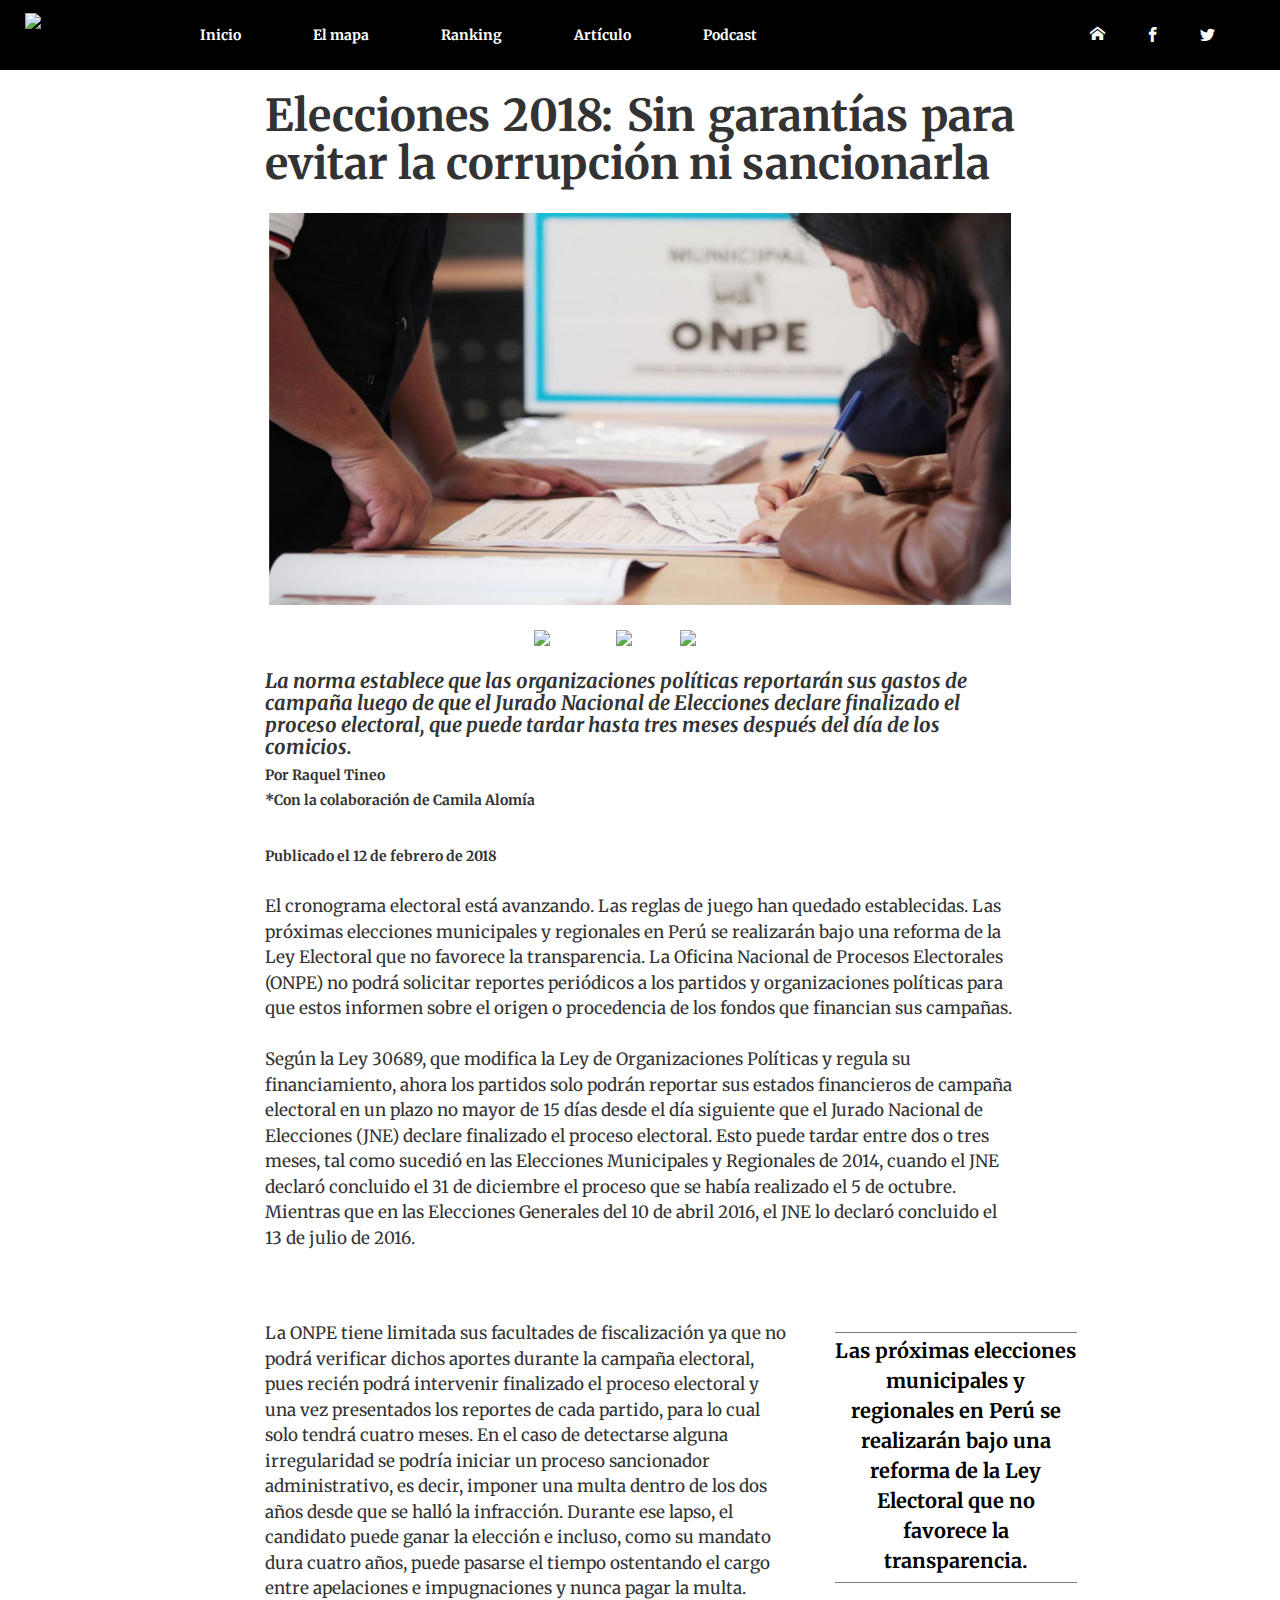
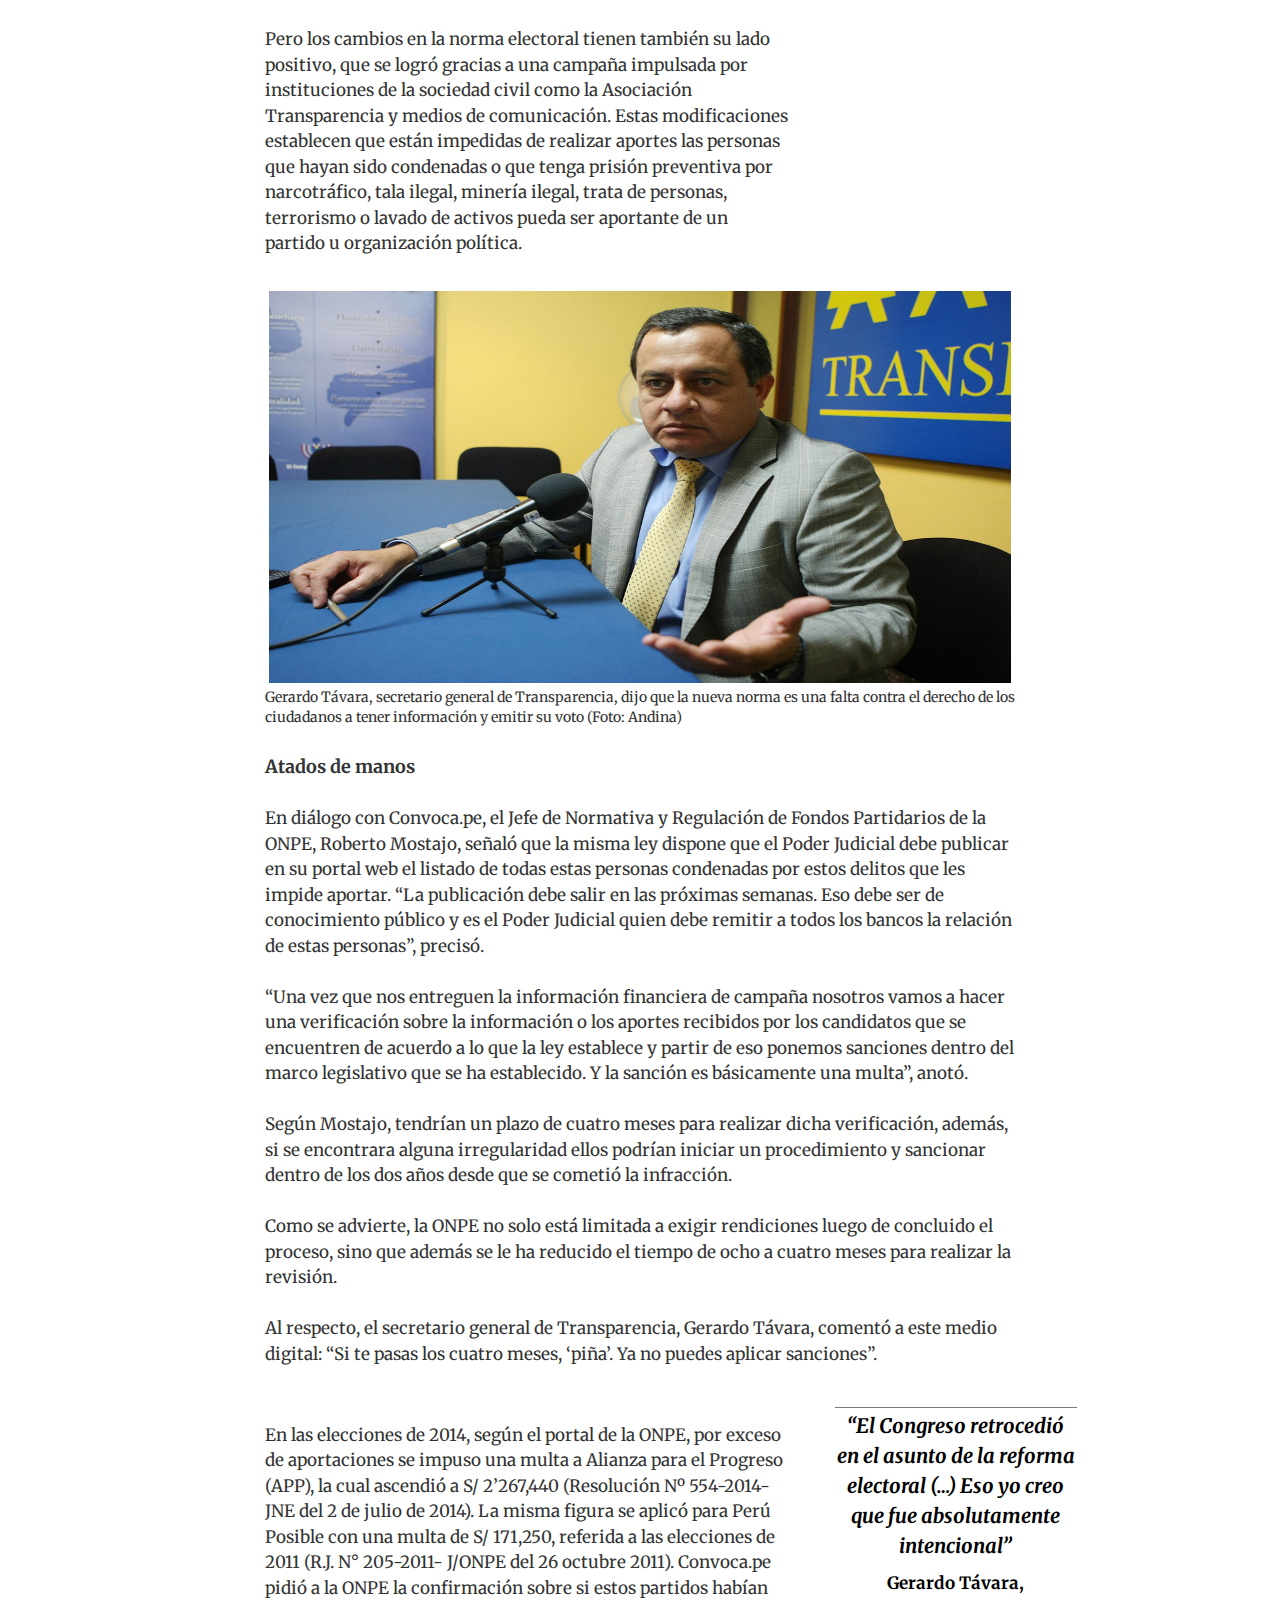
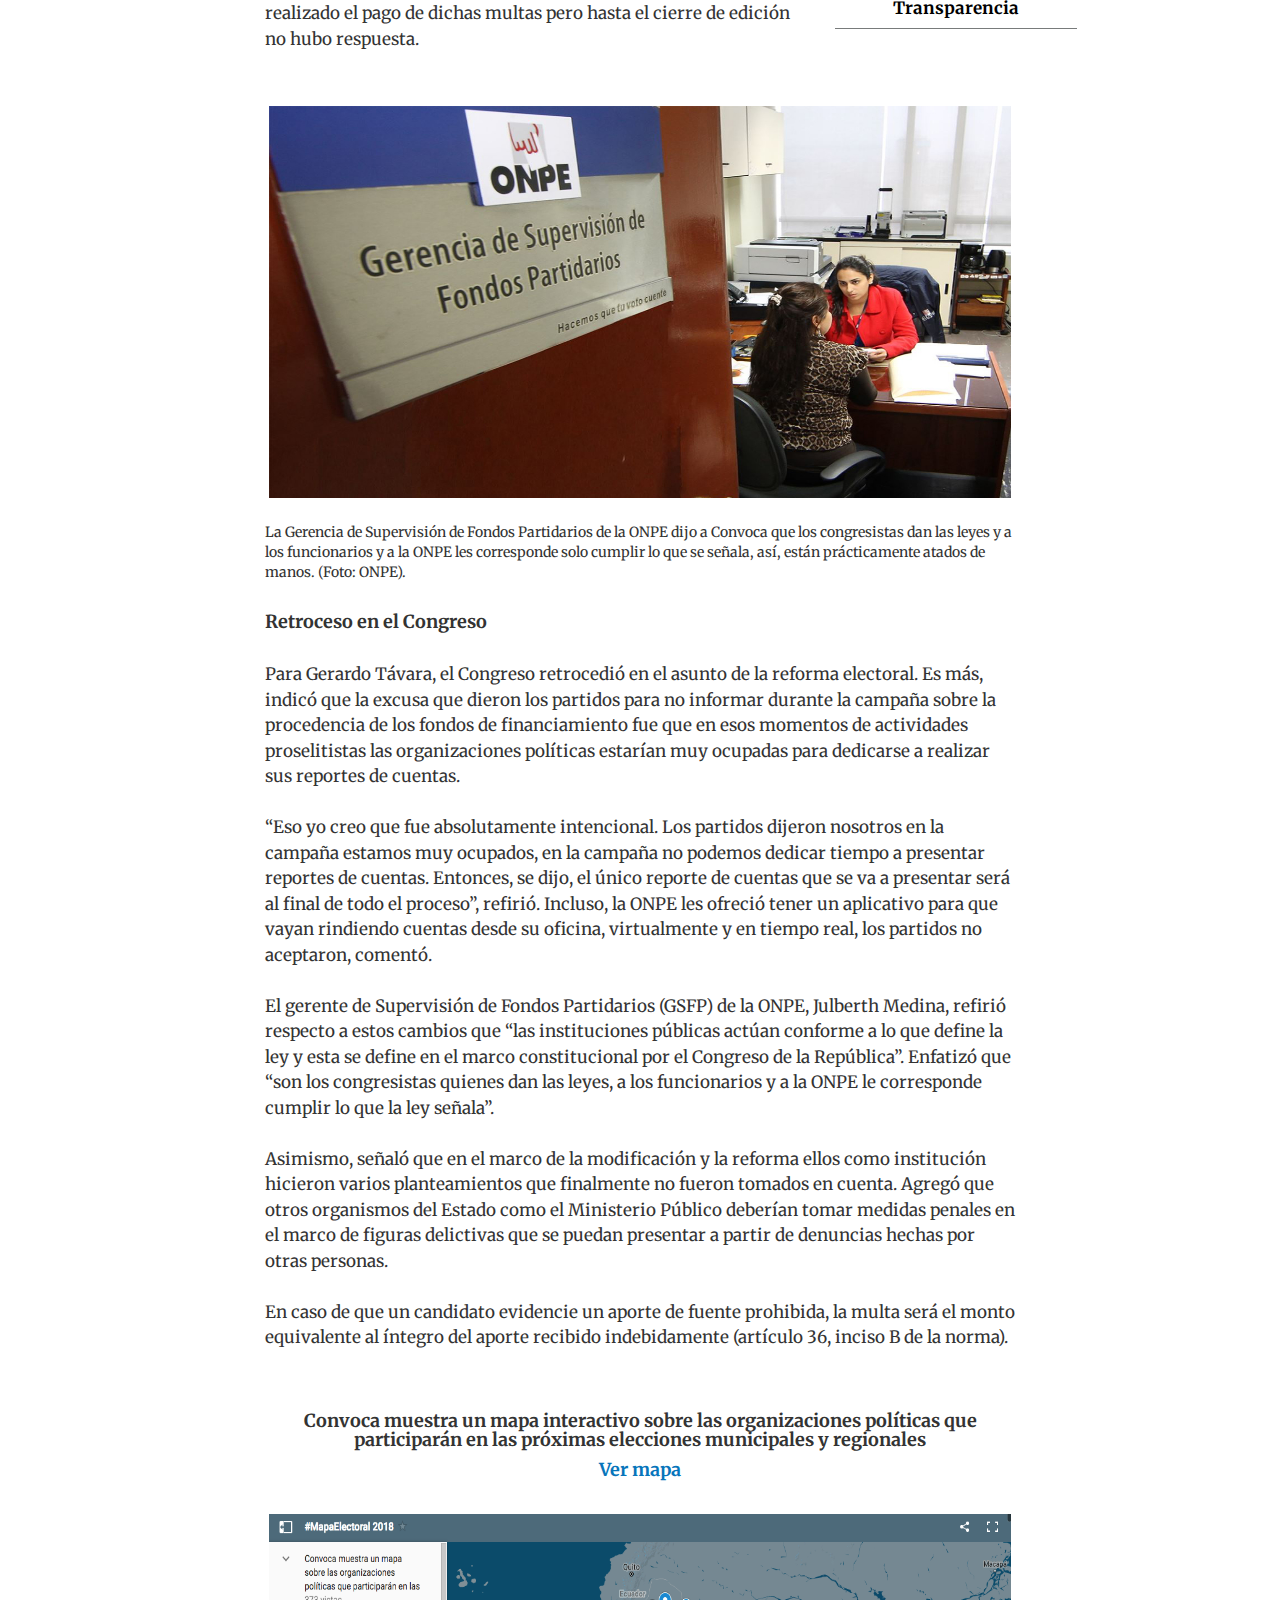
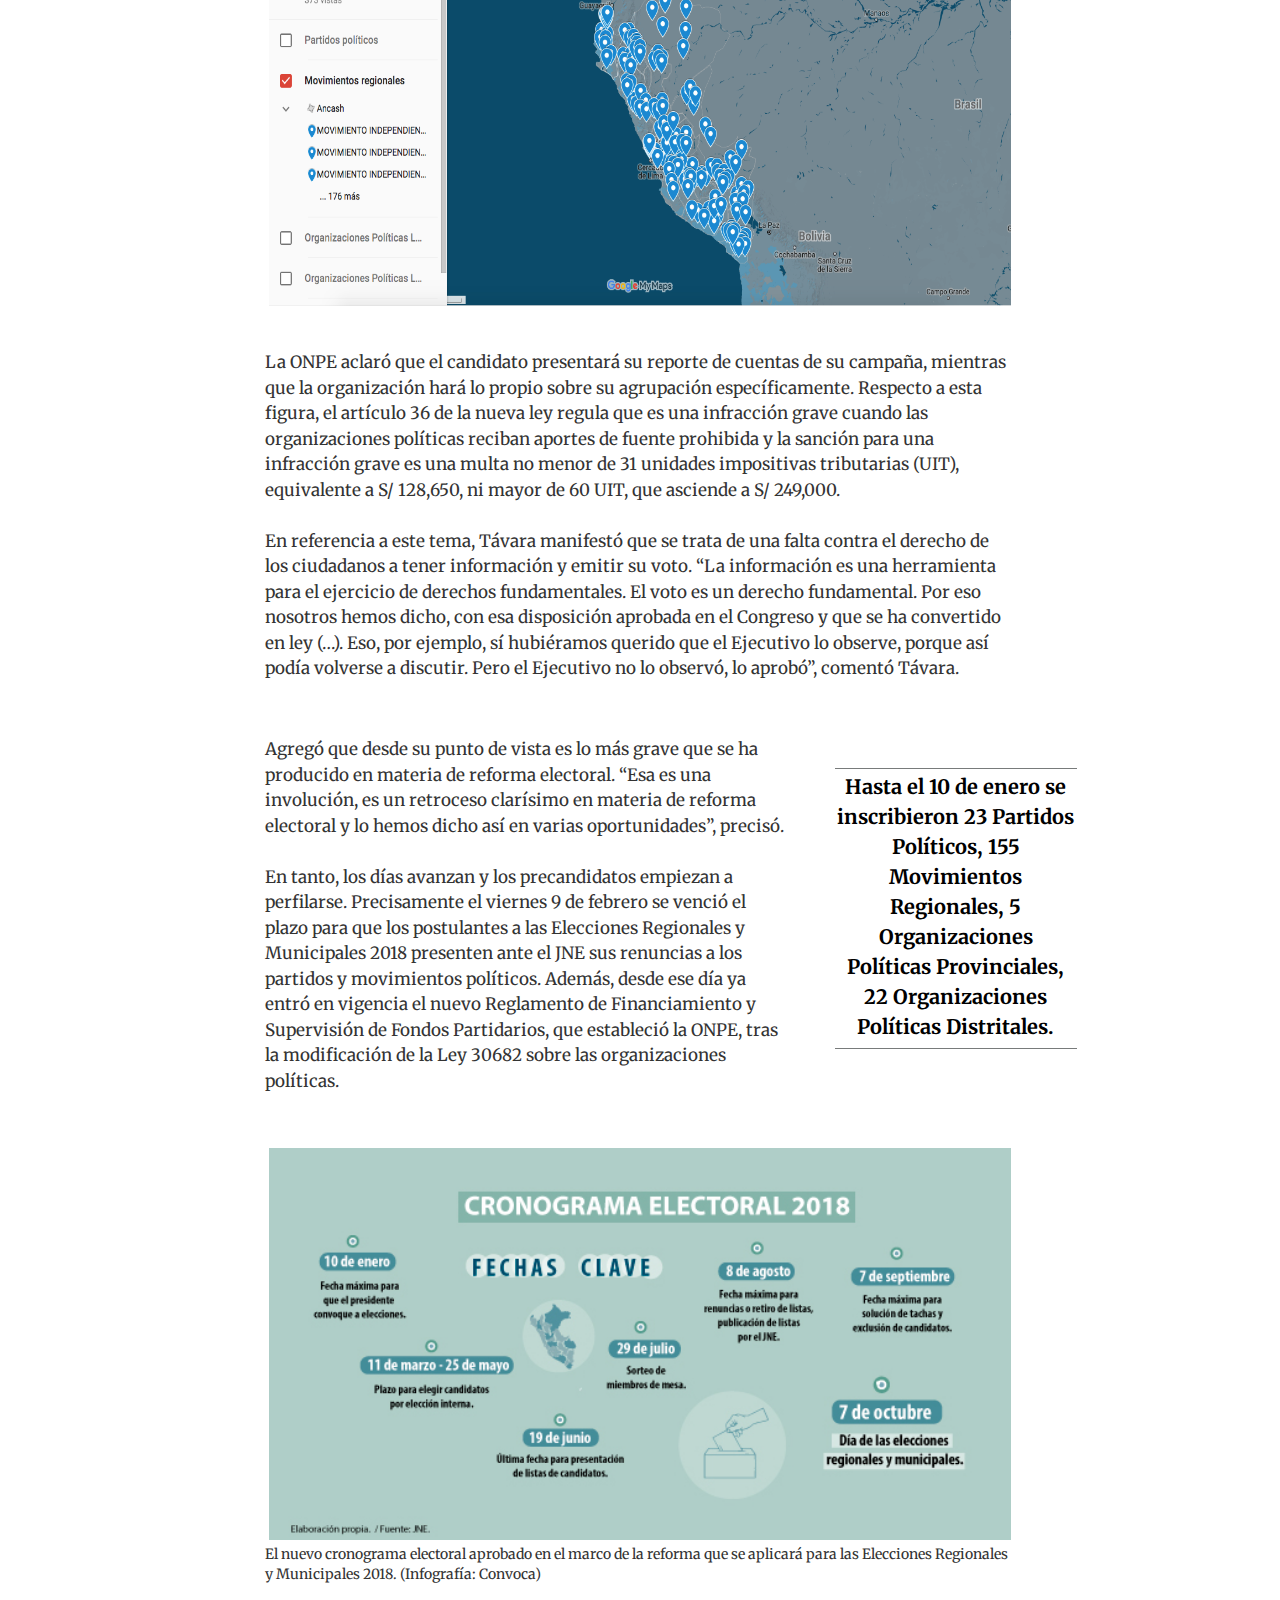
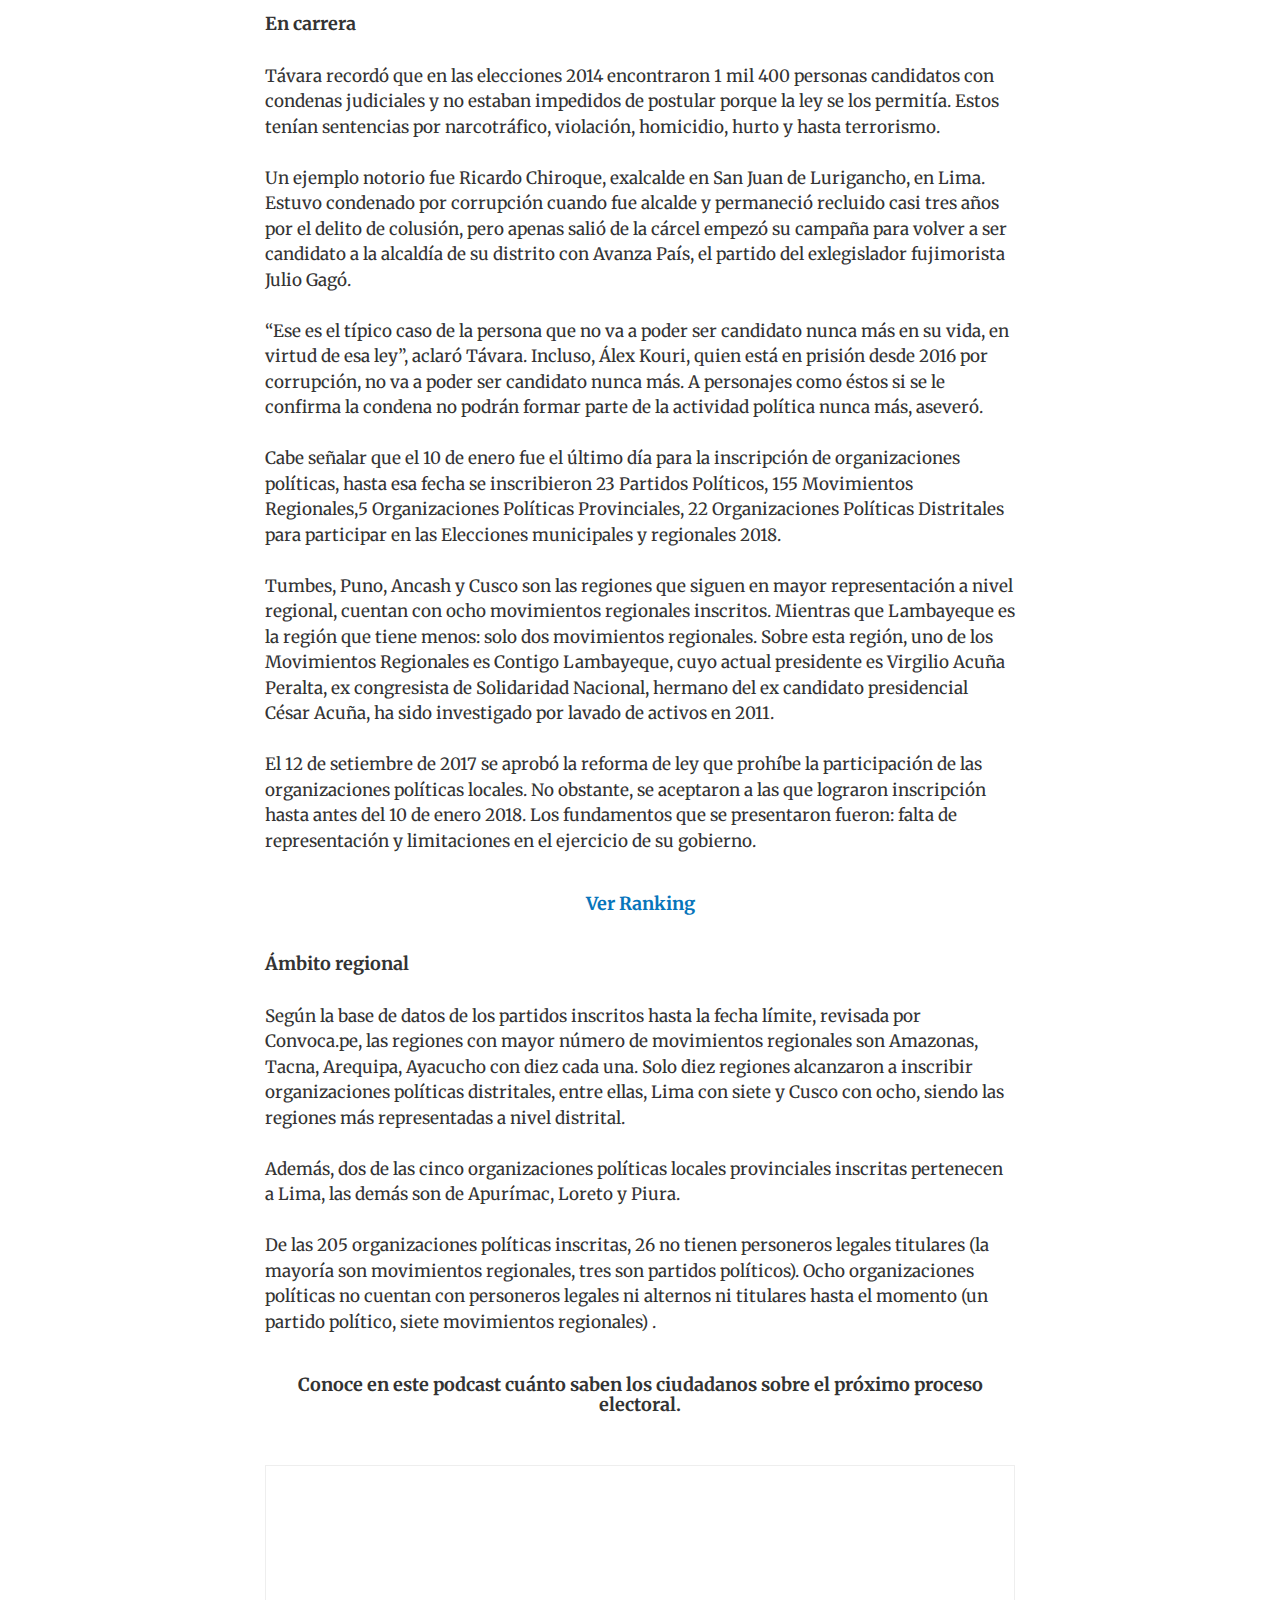
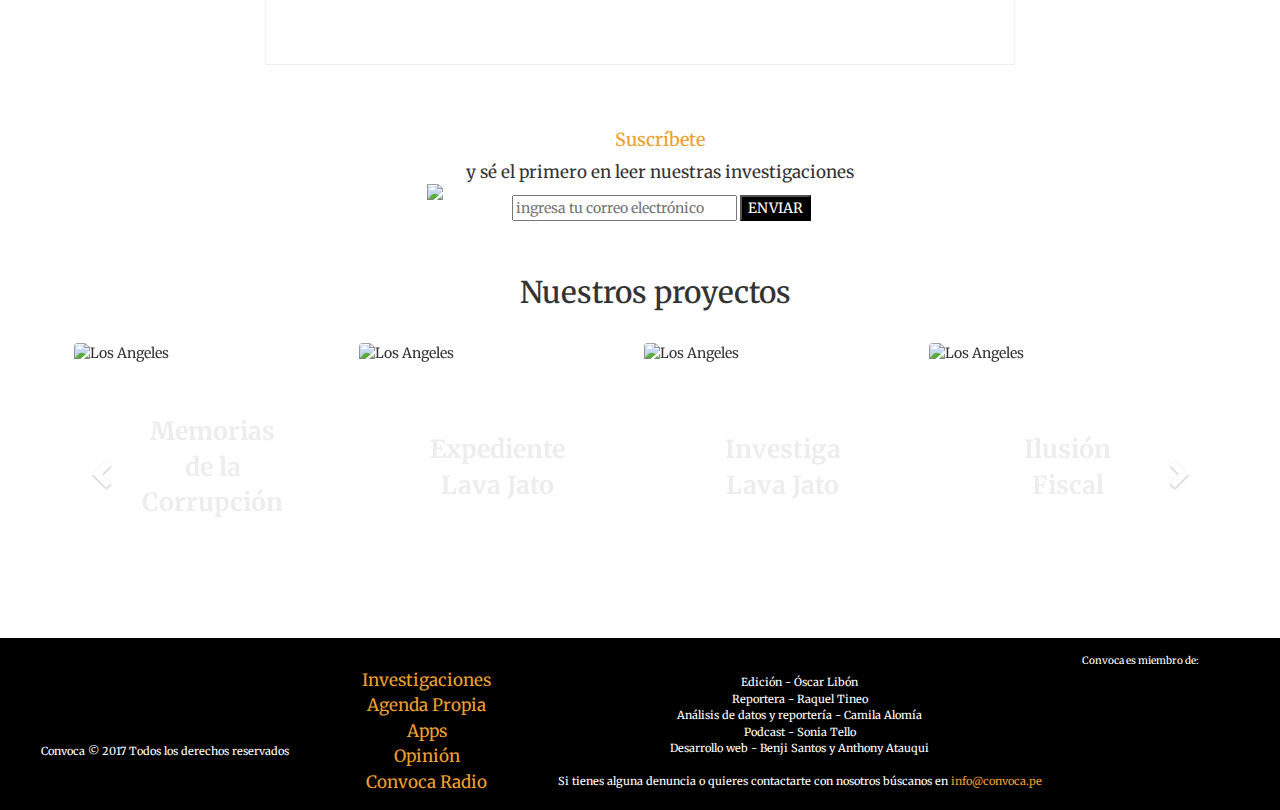
==== commit bf16ae1e: "cambios" ====
--- a/elecciones2018/index.html
+++ b/elecciones2018/index.html
@@ -4,46 +4,30 @@
     <title>CONVOCA</title>
     <meta charset="utf-8">
     <meta name="viewport" content="width=device-width, initial-scale=1">
-    <meta name="description" content="La norma establece que las organizaciones políticas
-reportarán sus gastos de campaña luego de que el Jurado
-Nacional de Elecciones declare finalizado el proceso
-electoral, que puede tardar hasta tres meses después del día
-de los comicios.">
+    <meta name="description" content="La norma establece que las organizaciones políticas reporten gastos de campaña luego de que se declare finalizado el proceso electoral. Esto limitará la fiscalización.">
     <meta name="author" content="Convoca">
 
 
           <!-- Schema.org markup for Google+ -->
-          <meta itemprop="name" content="Elecciones 2018" />
-          <meta itemprop="description" content="La norma establece que las organizaciones políticas
-          reportarán sus gastos de campaña luego de que el Jurado
-          Nacional de Elecciones declare finalizado el proceso
-          electoral, que puede tardar hasta tres meses después del día
-          de los comicios." />
+          <meta itemprop="name" content="Elecciones 2018: Sin garantías para evitar la corrupción ni sancionarla" />
+          <meta itemprop="description" content="La norma establece que las organizaciones políticas reporten gastos de campaña luego de que se declare finalizado el proceso electoral. Esto limitará la fiscalización." />
           <meta itemprop="image" content=" <a href='http://convoca.pe/mapaelectoral/img/principal.jpeg'>http://convoca.pe/mapaelectoral/img/principal.jpeg</a>" />
 
           <!-- Twitter Card data -->
           <meta name="twitter:card" content="summary_large_image" />
           <meta name="twitter:site" content="http://www.convoca.pe/" />
-          <meta name="twitter:title" content="Elecciones 2018" />
-          <meta name="twitter:description" content="La norma establece que las organizaciones políticas
-reportarán sus gastos de campaña luego de que el Jurado
-Nacional de Elecciones declare finalizado el proceso
-electoral, que puede tardar hasta tres meses después del día
-de los comicios." />
+          <meta name="twitter:title" content="Elecciones 2018: Sin garantías para evitar la corrupción ni sancionarla" />
+          <meta name="twitter:description" content="La norma establece que las organizaciones políticas reporten gastos de campaña luego de que se declare finalizado el proceso electoral. Esto limitará la fiscalización." />
           <meta name="twitter:creator" content="Convoca" />
           <!-- Twitter summary card with large image must be at least 280x150px -->
           <meta name="twitter:image:src" content=" <a href='http://convoca.pe/mapaelectoral/img/principal.jpeg'>http://convoca.pe/mapaelectoral/img/principal.jpeg</a>" />
 
           <!-- Open Graph data -->
-          <meta property="og:title" content="Elecciones 2018" />
+          <meta property="og:title" content="Elecciones 2018: Sin garantías para evitar la corrupción ni sancionarla" />
           <meta property="og:type" content="article" />
           <meta property="og:url" content="http://convoca.pe/mapaelectoral/elecciones2018/" />
           <meta property=og:image content="http://convoca.pe/mapaelectoral/img/principal.jpeg" />
-          <meta property="og:description" content="La norma establece que las organizaciones políticas
-reportarán sus gastos de campaña luego de que el Jurado
-Nacional de Elecciones declare finalizado el proceso
-electoral, que puede tardar hasta tres meses después del día
-de los comicios." />
+          <meta property="og:description" content="La norma establece que las organizaciones políticas reporten gastos de campaña luego de que se declare finalizado el proceso electoral. Esto limitará la fiscalización." />
 <link href="https://fonts.googleapis.com/css?family=Merriweather:300,300i,400,400i,700,700i,900,900i" rel="stylesheet">
     <link rel="stylesheet" href="https://maxcdn.bootstrapcdn.com/bootstrap/3.3.7/css/bootstrap.min.css">
     <script defer src="https://use.fontawesome.com/releases/v5.0.6/js/all.js"></script>
@@ -69,7 +53,7 @@
                   <img src="https://investigalavajato.convoca.pe/public/v3/assets/imgs/convoca_logo.png">
                   <li class="icon-mobile"><a href="javascript:var dir=window.document.URL;var tit=window.document.title;var tit2=encodeURIComponent(tit);var dir2= encodeURIComponent(dir);window.open('http://www.facebook.com/share.php?u='+dir2+'&amp;t='+tit2+'','ventana','width=600,height=400,left=50,top=50,toolbar=yes');void 0" id="men-t"><span class="icon-facebook"></span></a></li>
                   <li class="icon-mobile"><a href="javascript:var dir=window.document.URL;var tit=window.document.title;var tit2=encodeURIComponent(tit);window.open('http://twitter.com/?status='+tit2+'%20'+dir+'','ventana','width=600,height=400,left=50,top=50,toolbar=yes');void 0" id="men-t"><span class="icon-twitter"></span></a></li>
-                  <li class="icon-mobile"><a href="whatsapp://send?text=http://convoca.pe/mapaelectoral/" id="men-t"  style="font-size: 20px;"><i class="fab fa-whatsapp"></i></a></li>
+                  <li class="icon-mobile"><a href="whatsapp://send?text=http://convoca.pe/mapaelectoral/elecciones2018/" id="men-t"  style="font-size: 20px;"><i class="fab fa-whatsapp"></i></a></li>
               </a>
           </div>
 
@@ -106,11 +90,11 @@
                     <img height="28" src="https://simplesharebuttons.com/images/somacro/facebook.png" alt="Facebook" />
                 </a>
                 <!-- Google+ -->
-                <a href="https://plus.google.com/share?url=https://simplesharebuttons.com" target="_blank">
+                <a href="https://plus.google.com/share?url=http://convoca.pe/mapaelectoral/elecciones2018/" target="_blank">
                     <img height="28" src="https://simplesharebuttons.com/images/somacro/google.png" alt="Google" />
                 </a>
                 <!-- Twitter -->
-                <a href="https://twitter.com/share?url=https://simplesharebuttons.com&amp;text=Simple%20Share%20Buttons&amp;hashtags=simplesharebuttons" target="_blank">
+                <a href="https://twitter.com/share?url=http://convoca.pe/mapaelectoral/elecciones2018/&amp;text=Sin garantías para evitar la corrupción ni sancionarla&amp;hashtags=MapaElectoral2018" target="_blank">
                     <img height="28" src="https://simplesharebuttons.com/images/somacro/twitter.png" alt="Twitter" />
                 </a>
             </div>
@@ -166,8 +150,8 @@
 </p><br>
             <img src="../img/uno.jpg" class="img-responsive img-elec" alt="">
 <span>Gerardo Távara, secretario general de Transparencia, dijo que la nueva norma es una falta contra el
-derecho de los ciudadanos a tener información y emitir su voto (Foto: Andina)</span>
-            <h3>Atados de manos</h3><br>
+derecho de los ciudadanos a tener información y emitir su voto (Foto: Andina)</span><br>
+            <br><h4 style="font-weight:bold;">Atados de manos</h4><br>
 <p>En diálogo con Convoca.pe, el Jefe de Normativa y Regulación de Fondos Partidarios
     de la ONPE, Roberto Mostajo, señaló que la misma ley dispone que el Poder Judicial
     debe publicar en su portal web el listado de todas estas personas condenadas por
@@ -237,8 +221,8 @@
             <h4 style="text-align: center; font-weight: bold">Convoca muestra un mapa interactivo sobre las organizaciones
                 políticas que participarán en las próximas elecciones municipales y
                 regionales</h4>
-            <h4 style="text-align: center; font-weight: bold;"><a href="http://convoca.pe/mapaelectoral/mapa" style="color:#0775bb !important;">Ver mapa</a></h4><br>
-            <img src="../img/map.png" class="img-responsive img-elec" alt=""><br><br>
+            <h4 style="text-align: center; font-weight: bold;"><a href="http://convoca.pe/mapaelectoral/mapa" style="color:#0775bb !important;">Ver mapa</h4><br>
+            <img src="../img/map.png" class="img-responsive img-elec" alt=""></a><br><br>
 <p>
             La ONPE aclaró que el candidato presentará su reporte de cuentas de su campaña,
             mientras que la organización hará lo propio sobre su agrupación específicamente.
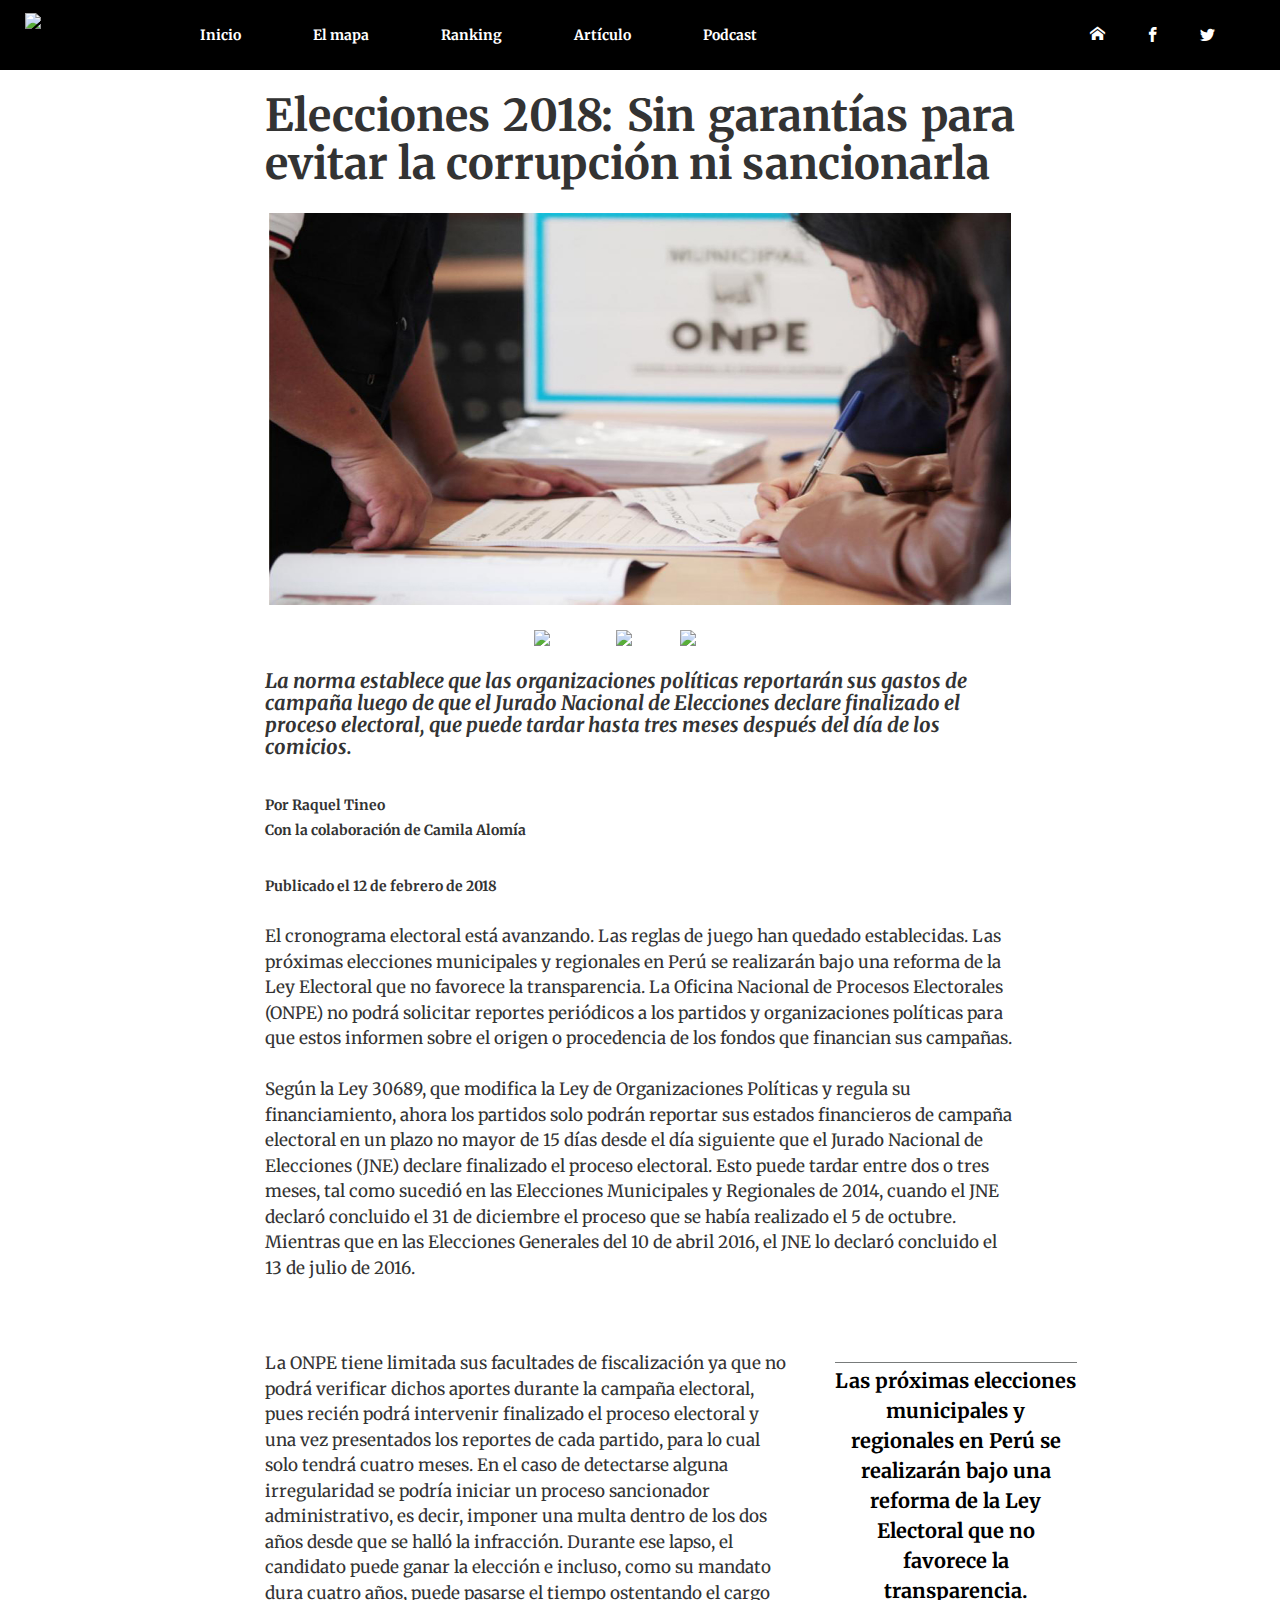
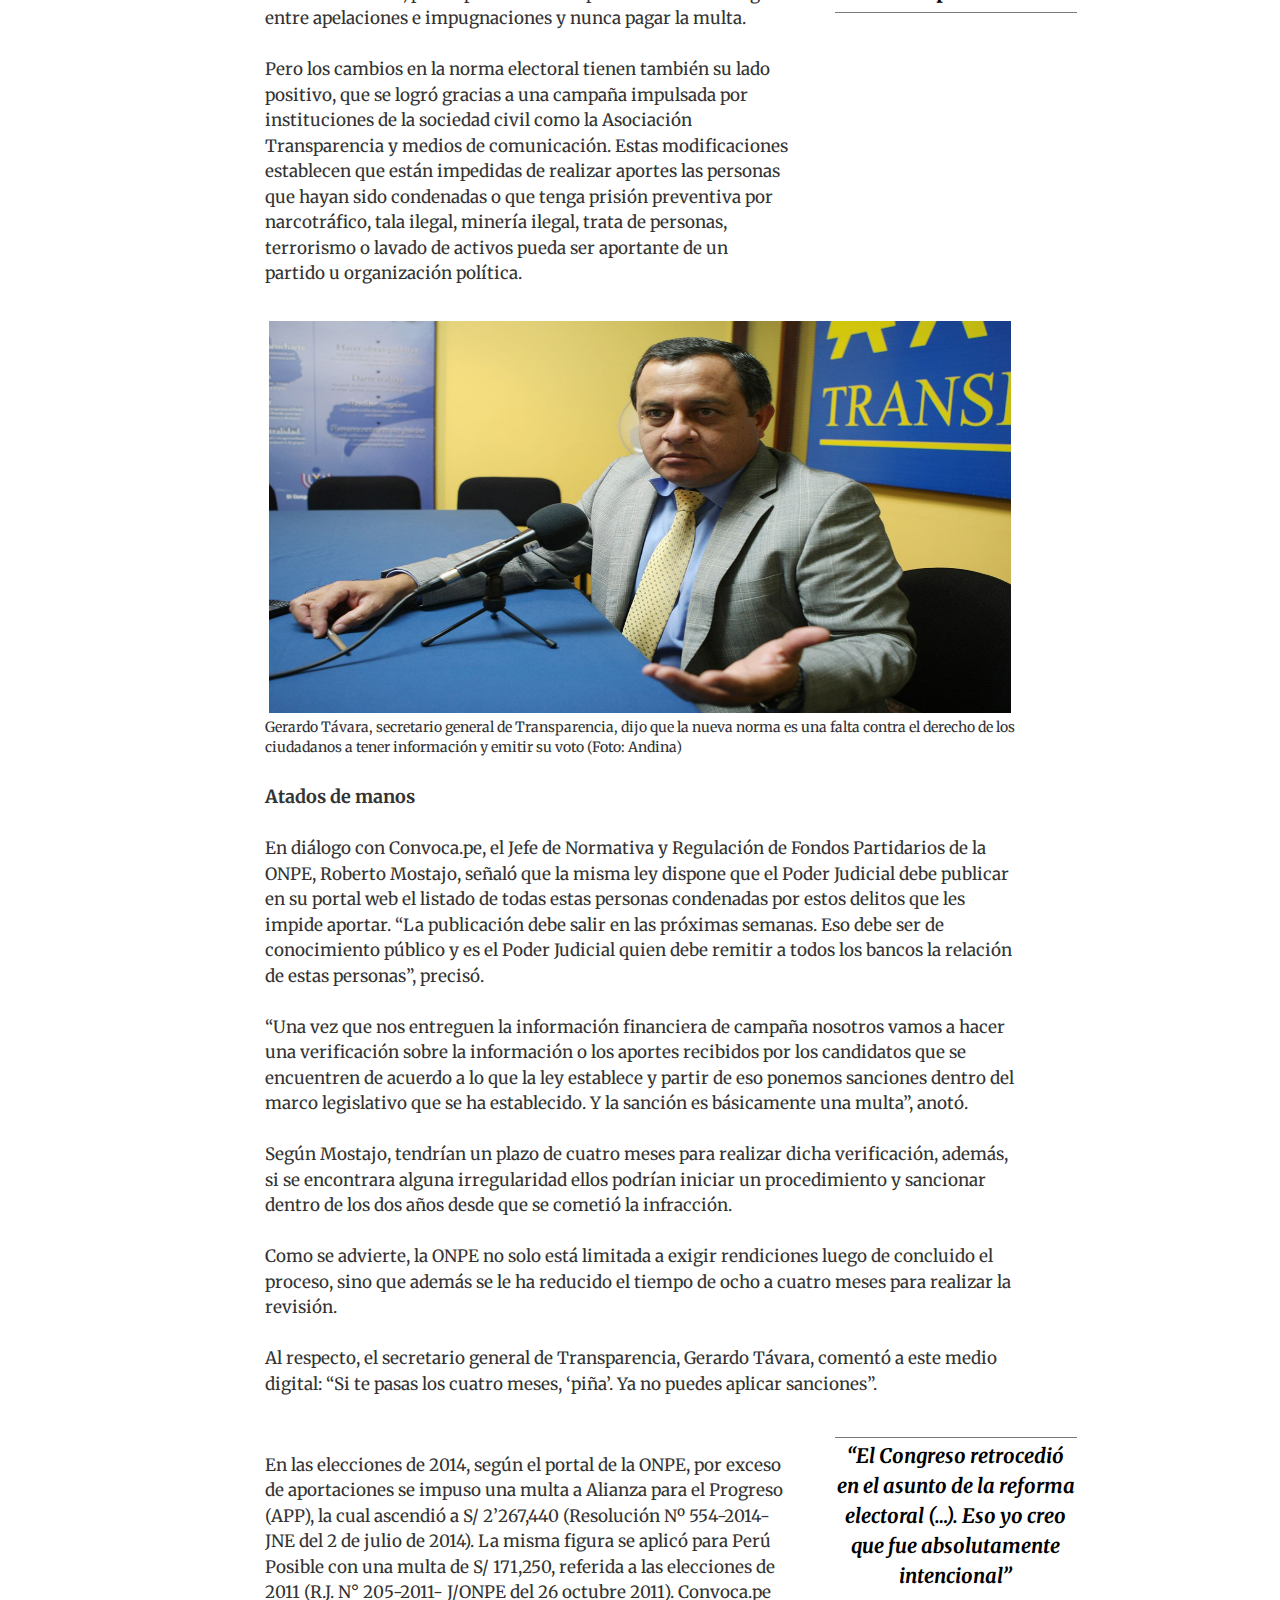
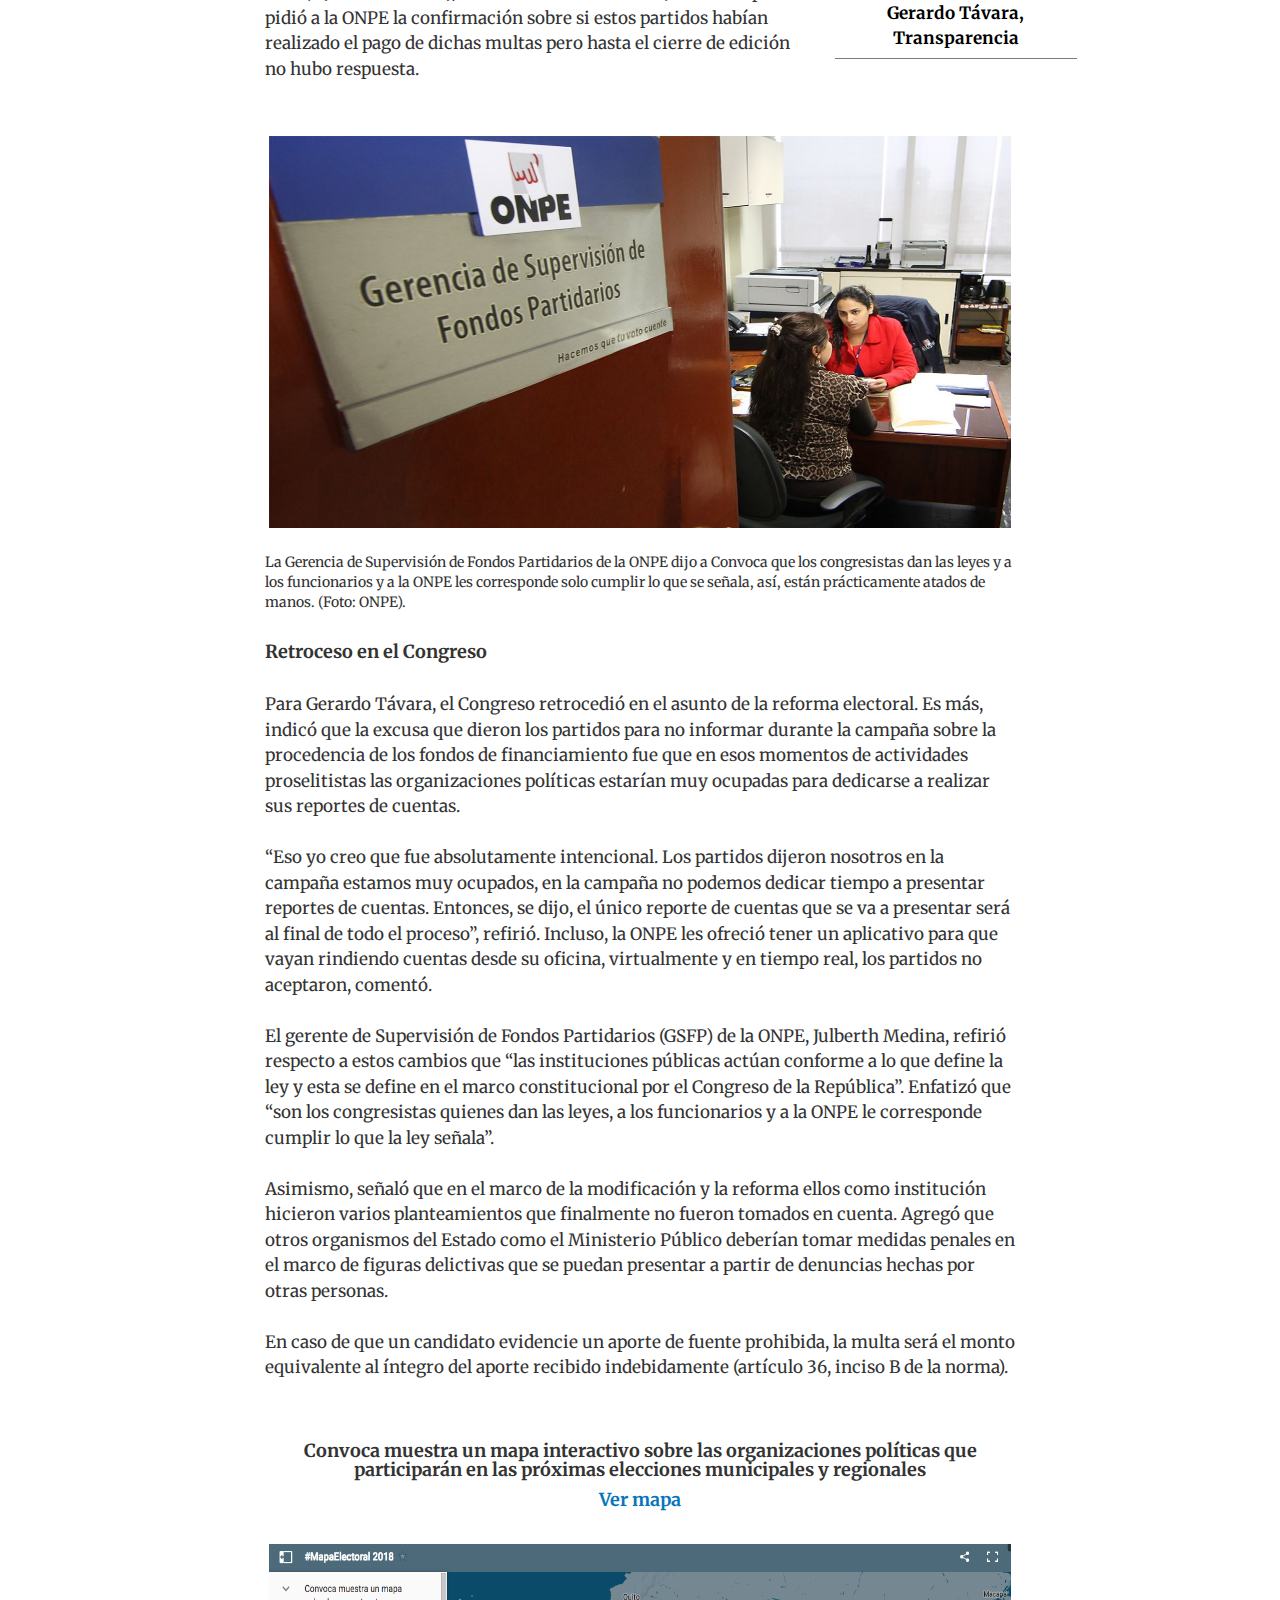
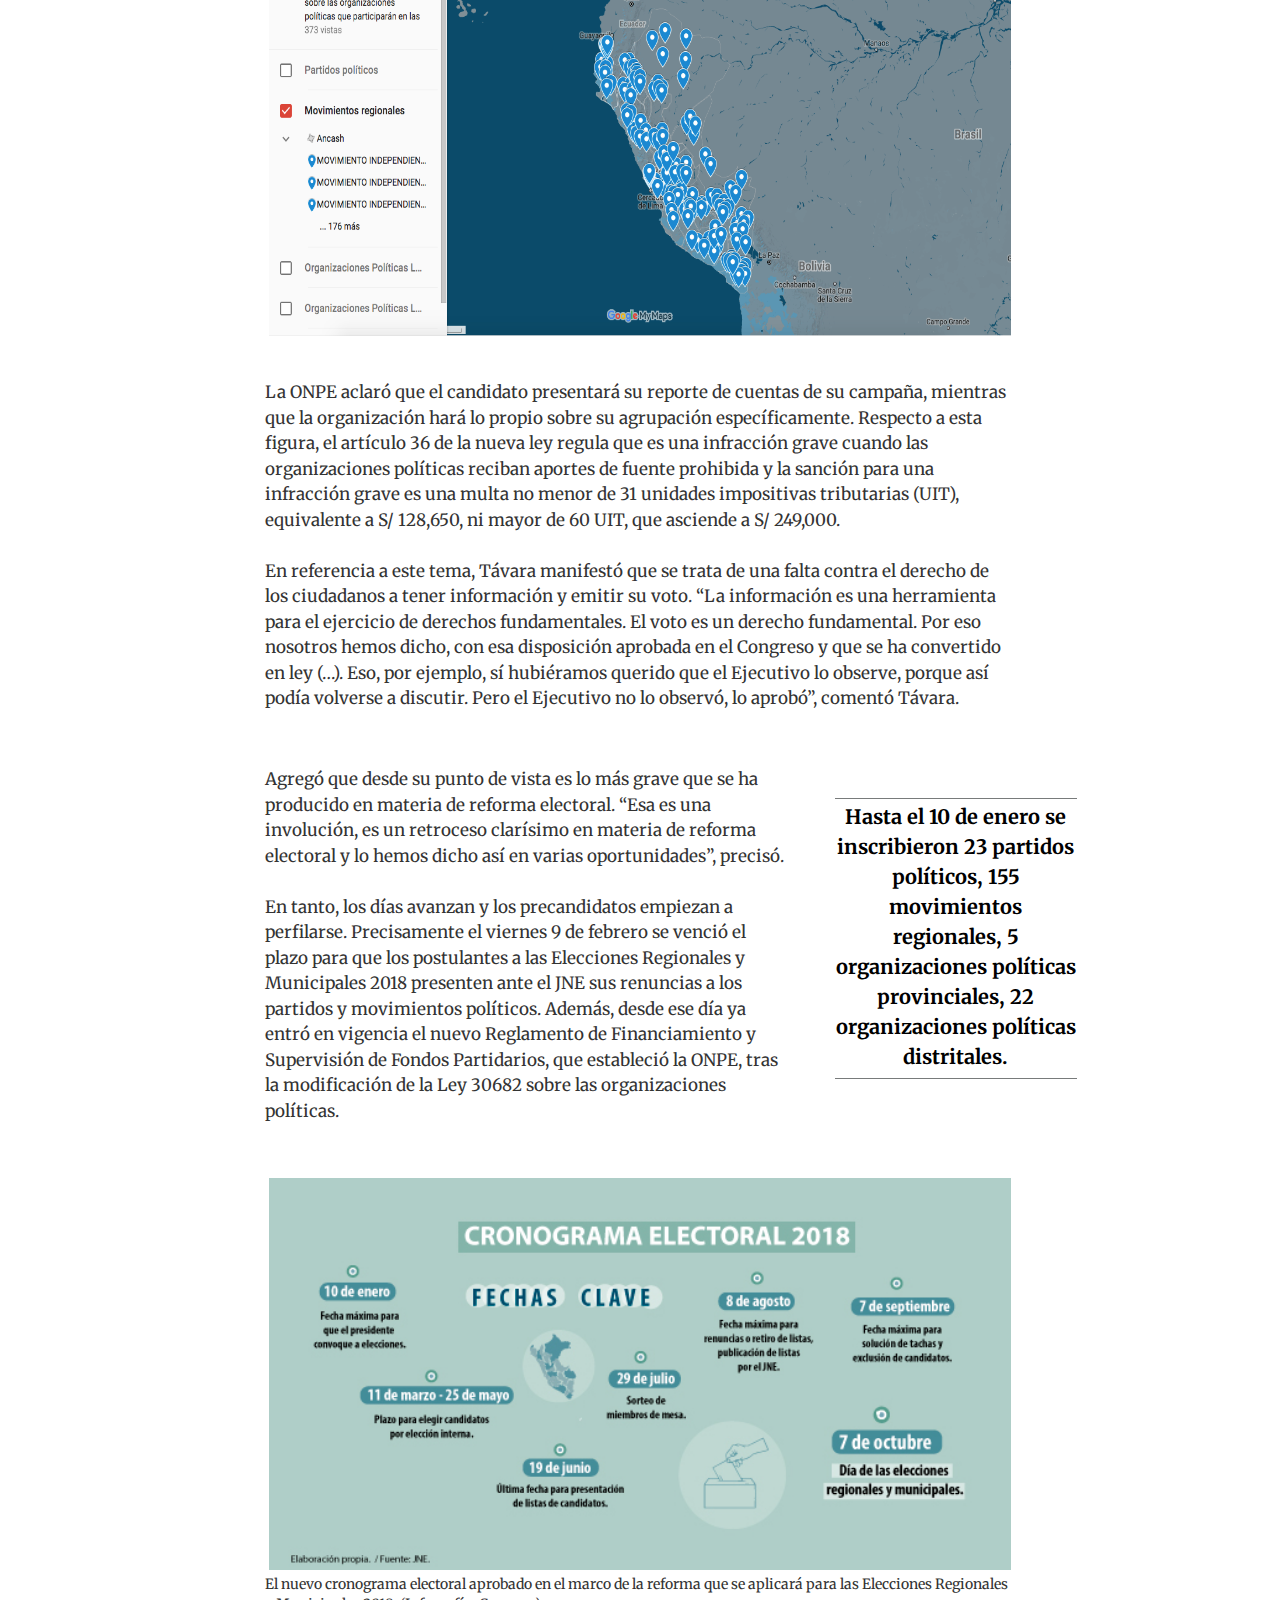
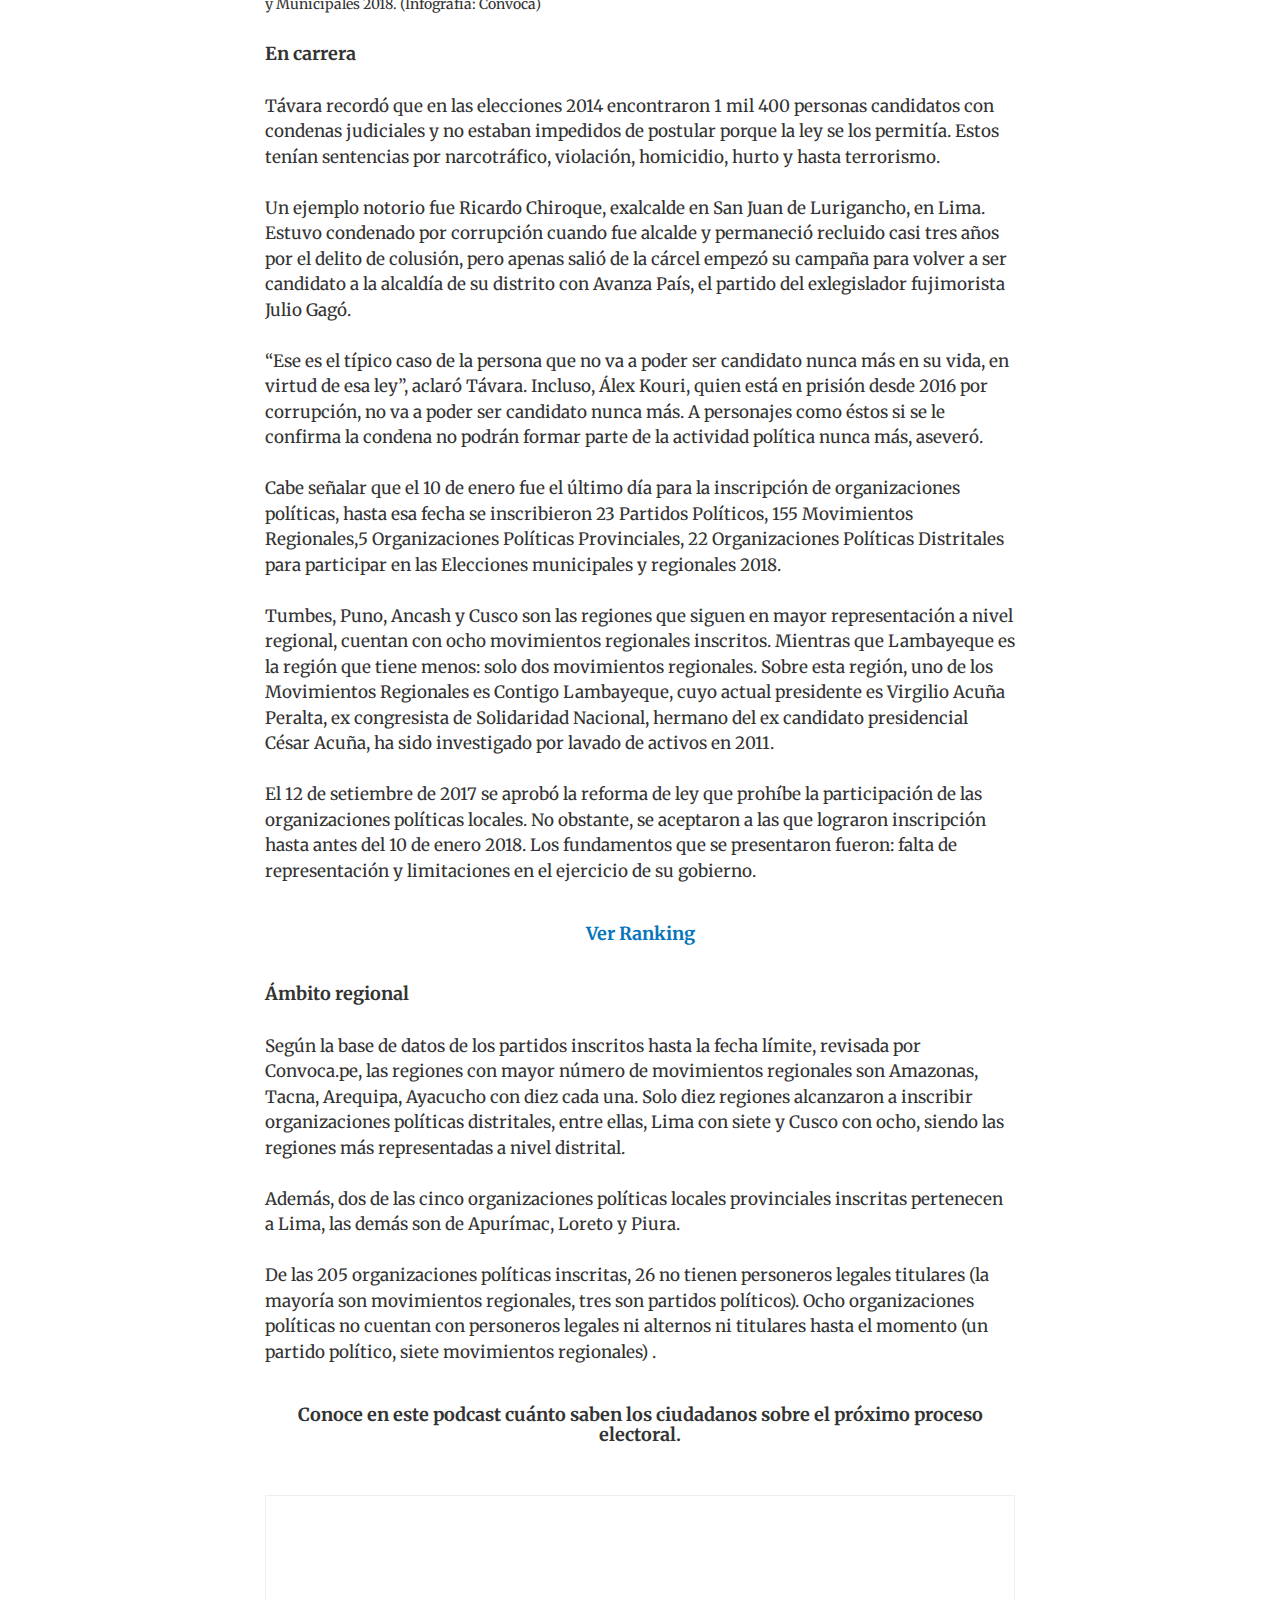
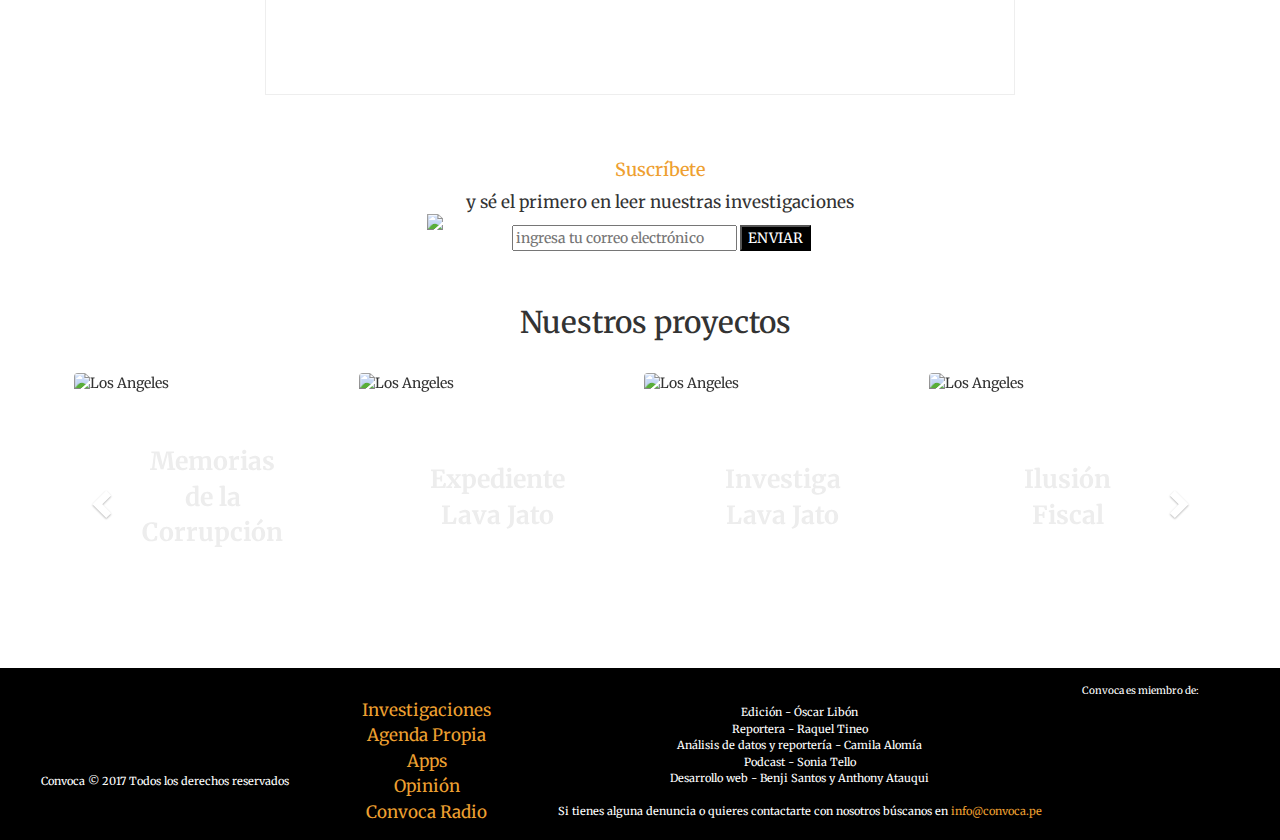
==== commit 75ce1c5e: "los ultimos cambios por fin" ====
--- a/elecciones2018/index.html
+++ b/elecciones2018/index.html
@@ -1,7 +1,7 @@
 <!DOCTYPE html>
 <html lang="en">
 <head>
-    <title>CONVOCA</title>
+    <title>CONVOCA | Elecciones 2018</title>
     <meta charset="utf-8">
     <meta name="viewport" content="width=device-width, initial-scale=1">
     <meta name="description" content="La norma establece que las organizaciones políticas reporten gastos de campaña luego de que se declare finalizado el proceso electoral. Esto limitará la fiscalización.">
@@ -52,7 +52,7 @@
               <a class="" href="http://convoca.pe/">
                   <img src="https://investigalavajato.convoca.pe/public/v3/assets/imgs/convoca_logo.png">
                   <li class="icon-mobile"><a href="javascript:var dir=window.document.URL;var tit=window.document.title;var tit2=encodeURIComponent(tit);var dir2= encodeURIComponent(dir);window.open('http://www.facebook.com/share.php?u='+dir2+'&amp;t='+tit2+'','ventana','width=600,height=400,left=50,top=50,toolbar=yes');void 0" id="men-t"><span class="icon-facebook"></span></a></li>
-                  <li class="icon-mobile"><a href="javascript:var dir=window.document.URL;var tit=window.document.title;var tit2=encodeURIComponent(tit);window.open('http://twitter.com/?status='+tit2+'%20'+dir+'','ventana','width=600,height=400,left=50,top=50,toolbar=yes');void 0" id="men-t"><span class="icon-twitter"></span></a></li>
+                  <li class="icon-mobile"><a href="javascript:var dir=window.document.URL;var des='Elecciones 2018: Sin garantías para evitar la corrupción ni sancionarla';var tit3=encodeURIComponent(des);var has='#Mapa Electoral 2018';var tit2=encodeURIComponent(has);window.open('http://twitter.com/?status='+tit3+'%20'+dir+'%20'+tit2+'','ventana','width=600,height=400,left=50,top=50,toolbar=yes');void 0" id="men-t"><span class="icon-twitter"></span></a></li>
                   <li class="icon-mobile"><a href="whatsapp://send?text=http://convoca.pe/mapaelectoral/elecciones2018/" id="men-t"  style="font-size: 20px;"><i class="fab fa-whatsapp"></i></a></li>
               </a>
           </div>
@@ -69,7 +69,7 @@
               <ul class="nav navbar-nav navbar-right rede">
                   <li><a href="../" id="men-t"><span class="icon-home"></span></a></li>
                   <li class="icon-none"><a href="javascript:var dir=window.document.URL;var tit=window.document.title;var tit2=encodeURIComponent(tit);var dir2= encodeURIComponent(dir);window.open('http://www.facebook.com/share.php?u='+dir2+'&amp;t='+tit2+'','ventana','width=600,height=400,left=50,top=50,toolbar=yes');void 0" id="men-t"><span class="icon-facebook"></span></a></li>
-                  <li class="icon-none"><a href="javascript:var dir=window.document.URL;var tit=window.document.title;var tit2=encodeURIComponent(tit);window.open('http://twitter.com/?status='+tit2+'%20'+dir+'','ventana','width=600,height=400,left=50,top=50,toolbar=yes');void 0" id="men-t"><span class="icon-twitter"></span></a></li>
+                  <li class="icon-none"><a href="javascript:var dir=window.document.URL;var des='Elecciones 2018: Sin garantías para evitar la corrupción ni sancionarla';var tit3=encodeURIComponent(des);var has='#Mapa Electoral 2018';var tit2=encodeURIComponent(has);window.open('http://twitter.com/?status='+tit3+'%20'+dir+'%20'+tit2+'','ventana','width=600,height=400,left=50,top=50,toolbar=yes');void 0" id="men-t"><span class="icon-twitter"></span></a></li>
                   <li class="icon-none"><a href="whatsapp://send?text=http://convoca.pe/mapaelectoral/" id="men-t"  style="font-size: 20px;"><i class="fab fa-whatsapp"></i></a></li>
               </ul>
           </div><!-- /.navbar-collapse -->
@@ -94,7 +94,7 @@
                     <img height="28" src="https://simplesharebuttons.com/images/somacro/google.png" alt="Google" />
                 </a>
                 <!-- Twitter -->
-                <a href="https://twitter.com/share?url=http://convoca.pe/mapaelectoral/elecciones2018/&amp;text=Sin garantías para evitar la corrupción ni sancionarla&amp;hashtags=MapaElectoral2018" target="_blank">
+                <a href="https://twitter.com/share?url=http://convoca.pe/mapaelectoral/elecciones2018/&amp;text=Elecciones 2018: Sin garantías para evitar la corrupción ni sancionarla&amp;hashtags=MapaElectoral2018" target="_blank">
                     <img height="28" src="https://simplesharebuttons.com/images/somacro/twitter.png" alt="Twitter" />
                 </a>
             </div>
@@ -102,9 +102,9 @@
     reportarán sus gastos de campaña luego de que el Jurado
     Nacional de Elecciones declare finalizado el proceso
     electoral, que puede tardar hasta tres meses después del día
-    de los comicios.</h3>
+    de los comicios.</h3><br>
 <h5 style="font-weight:bold;">Por Raquel Tineo</h5>
-            <h5 style="font-weight:bold;">*Con la colaboración de Camila Alomía</h5><br>
+            <h5 style="font-weight:bold;">Con la colaboración de Camila Alomía</h5><br>
 
             <h5 style="font-weight:bold;">Publicado el 12 de febrero de 2018</h5><br>
 
@@ -174,7 +174,7 @@
 </p>
             <span class="sumilla">
 						<p style="font-size: 20px"><i>“El Congreso retrocedió en el asunto de la reforma
-    electoral (…) Eso yo creo que fue absolutamente
+    electoral (…). Eso yo creo que fue absolutamente
     intencional”</i>
 						</p>
                 <p>Gerardo Távara, Transparencia</p>
@@ -240,10 +240,10 @@
 </p>
             <span class="sumilla-2">
 						<p style="font-size: 20px">
-                            Hasta el 10 de enero se inscribieron 23 Partidos
-    Políticos, 155 Movimientos Regionales, 5
-    Organizaciones Políticas Provinciales, 22 Organizaciones
-    Políticas Distritales.
+                            Hasta el 10 de enero se inscribieron 23 partidos
+    políticos, 155 movimientos regionales, 5
+    organizaciones políticas provinciales, 22 organizaciones
+    políticas distritales.
 						</p>
 					</span>
             <br>
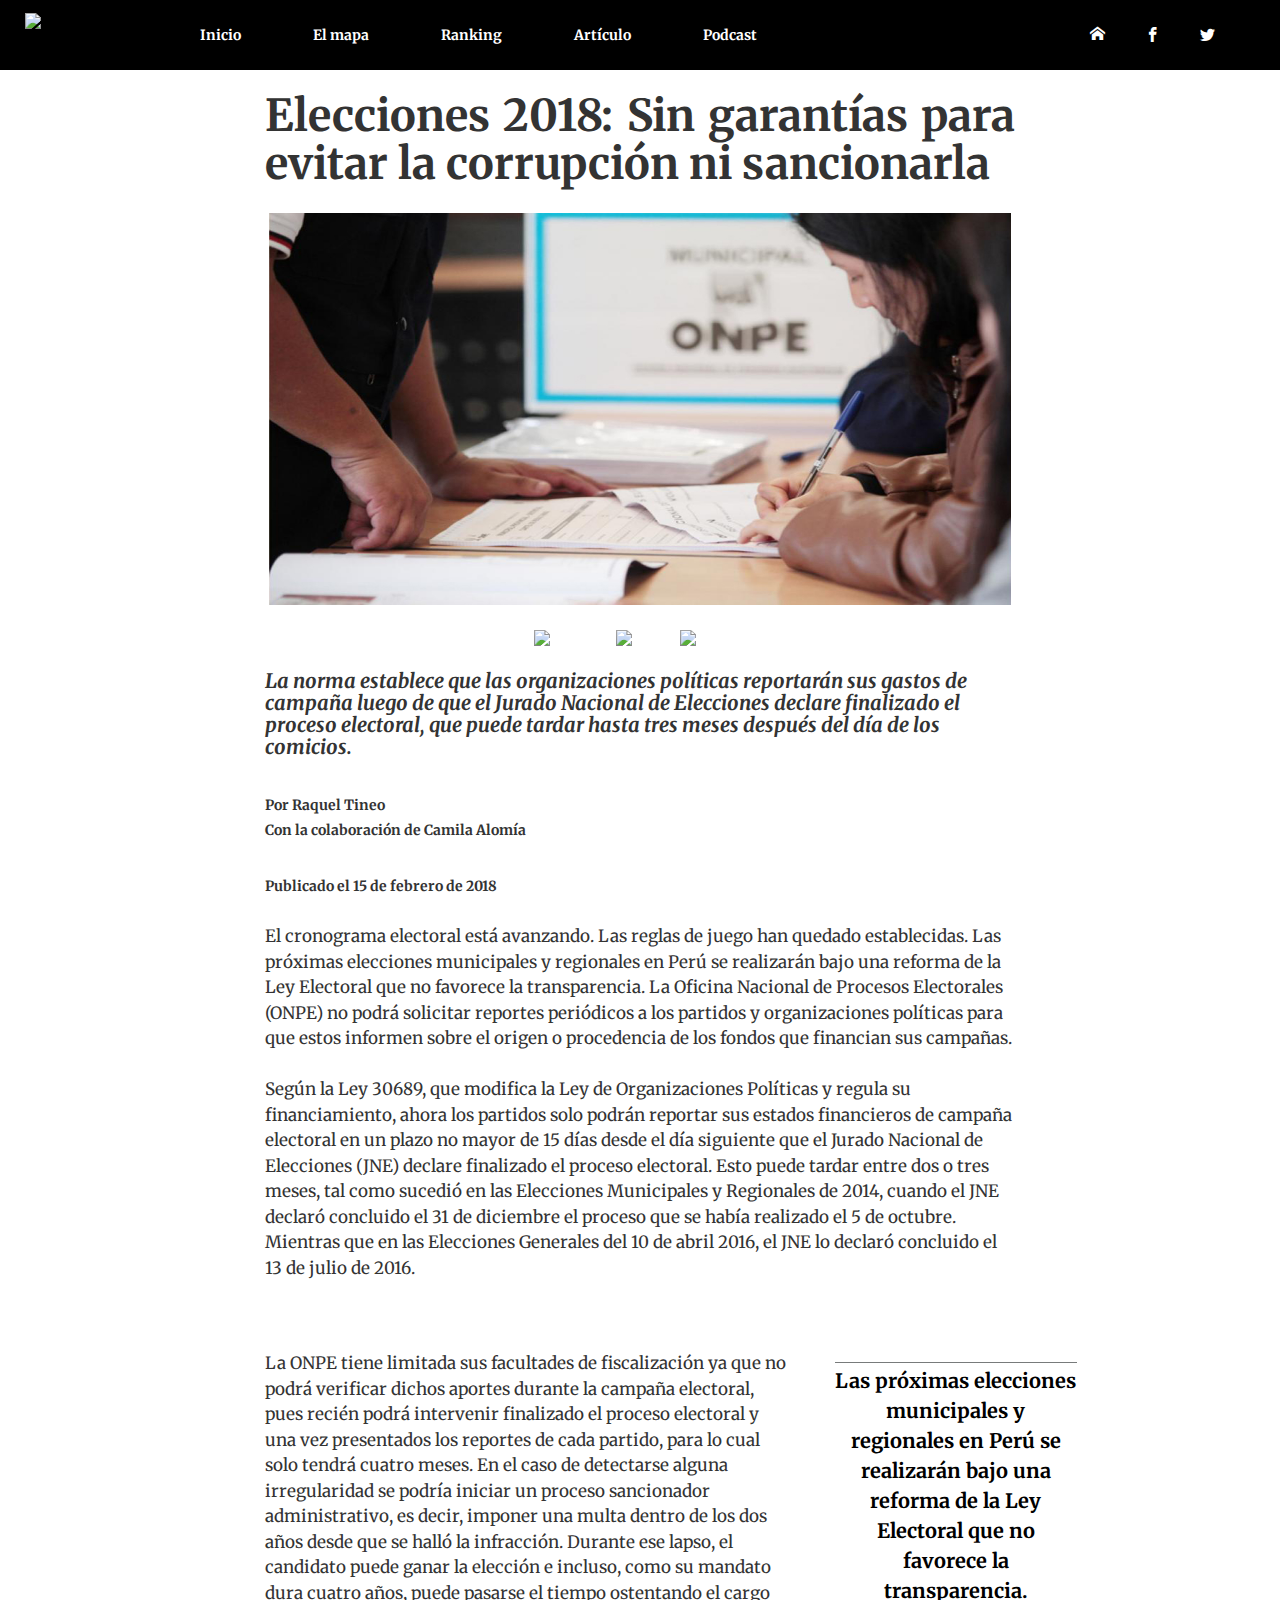
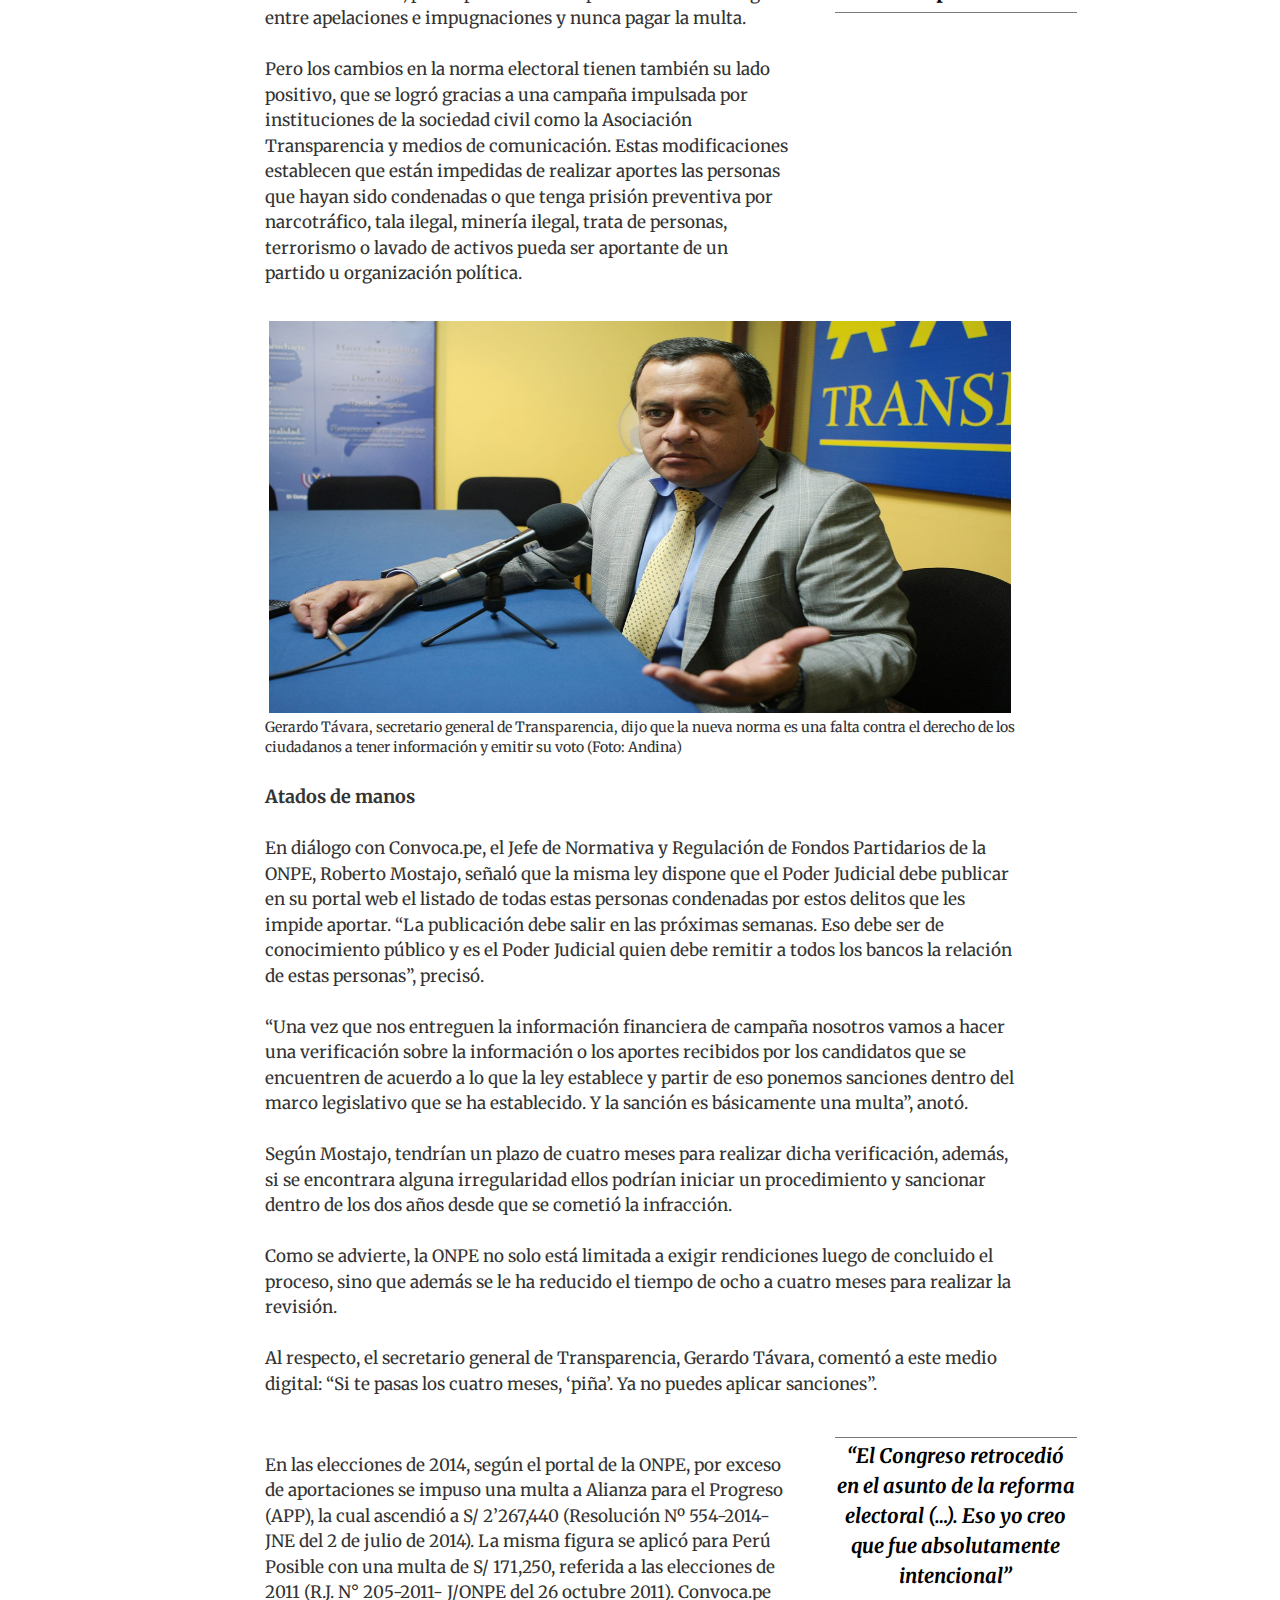
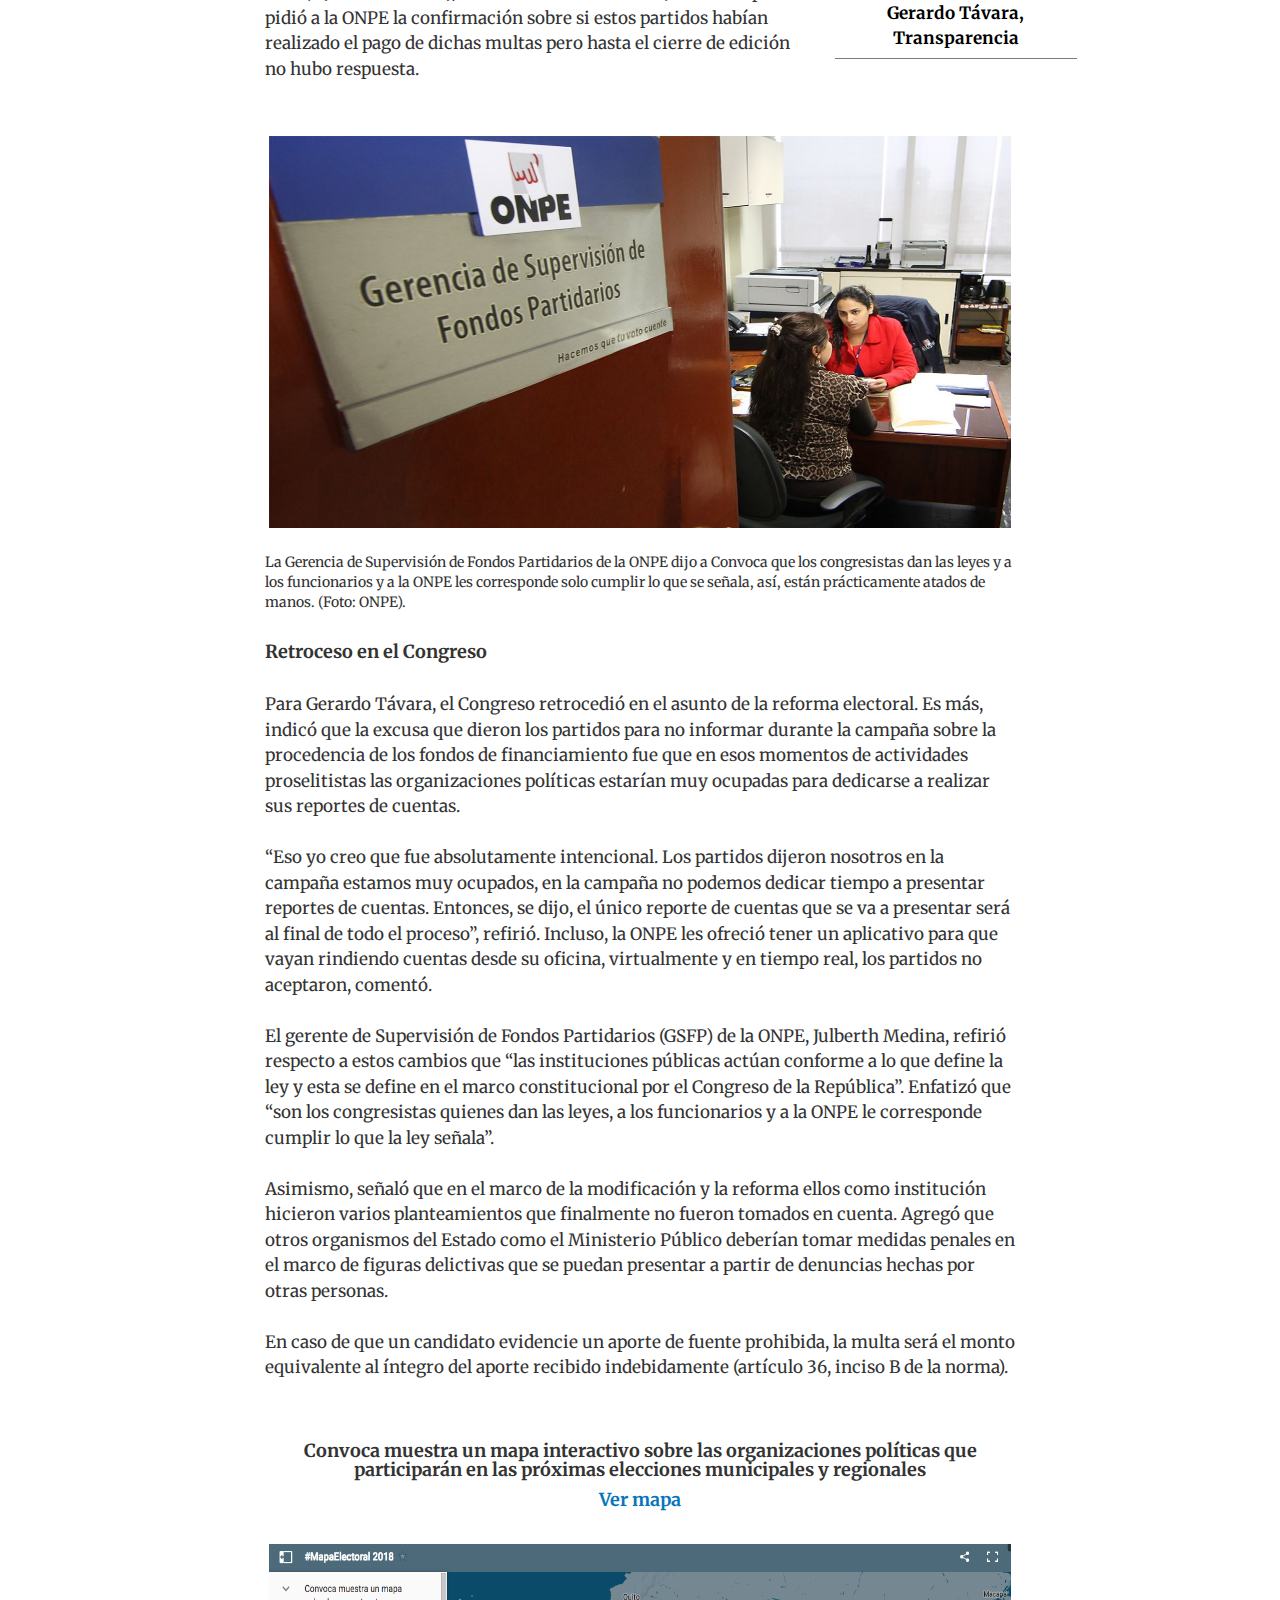
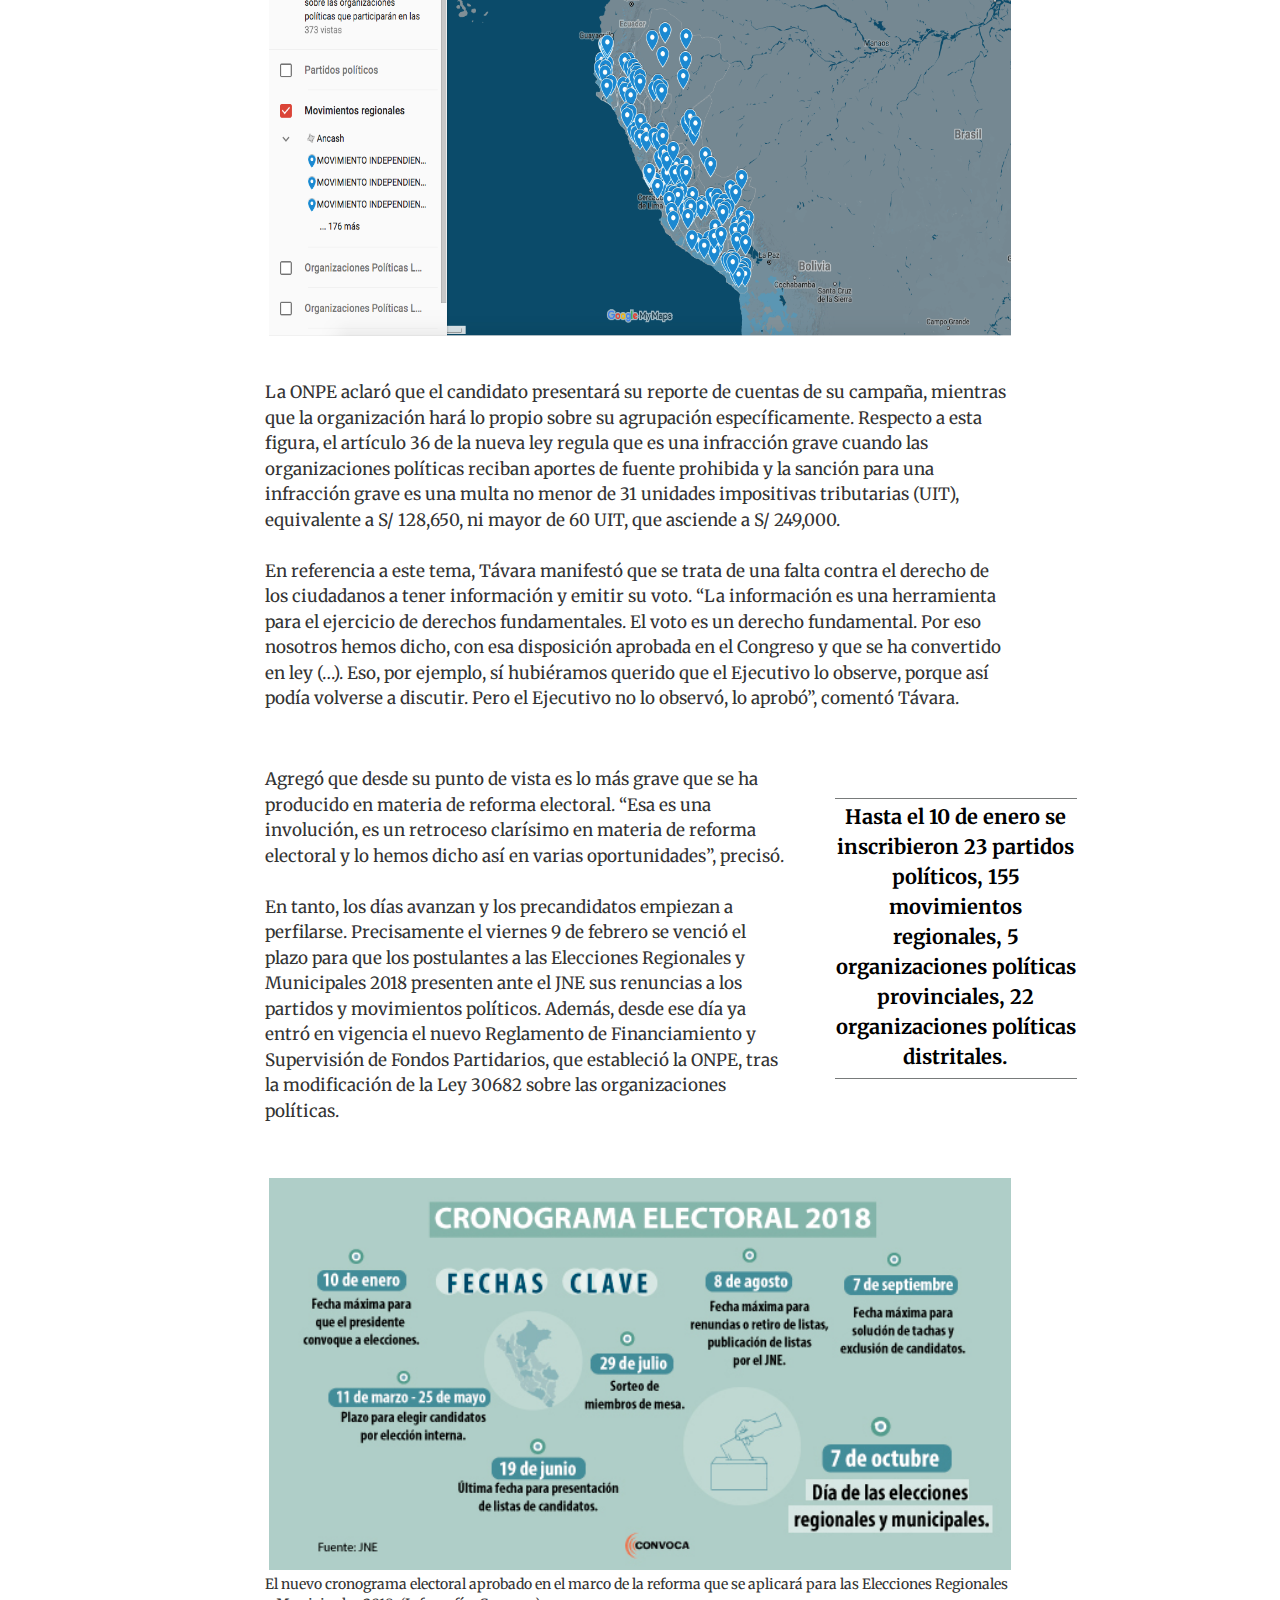
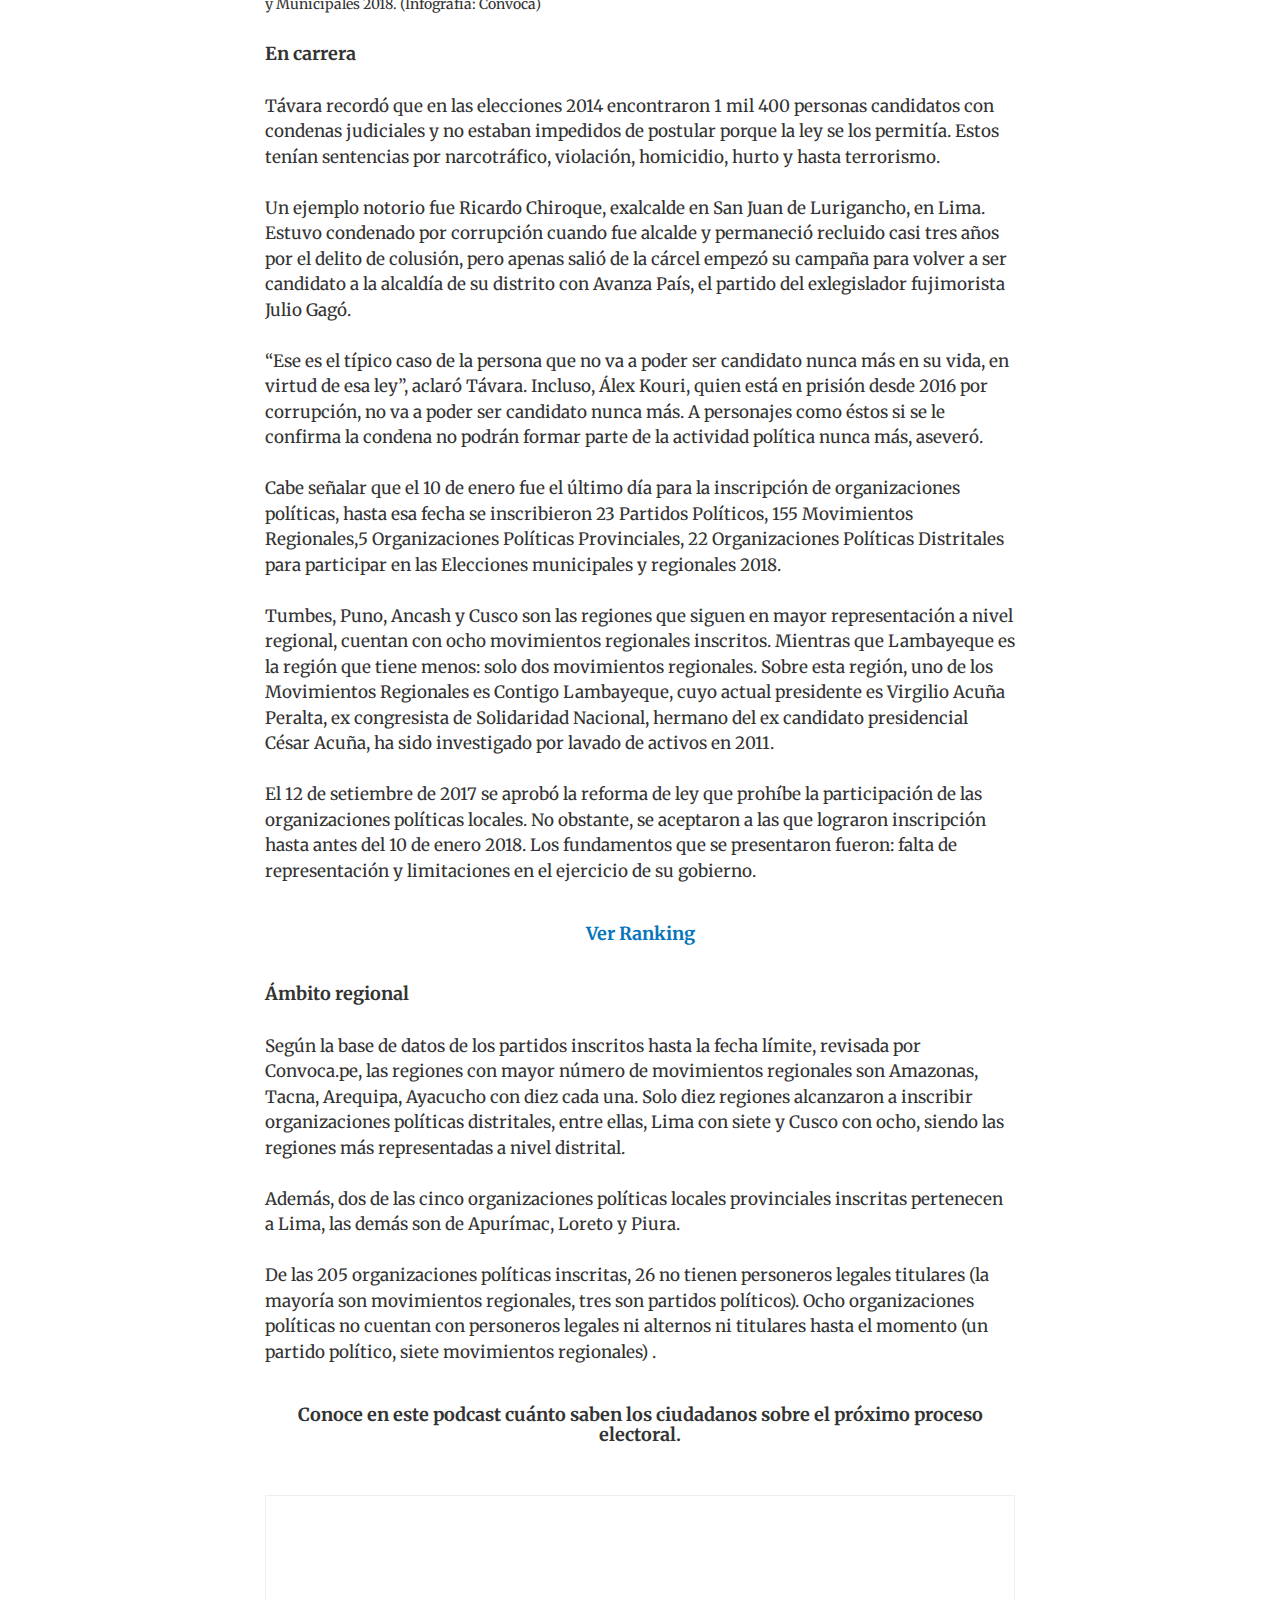
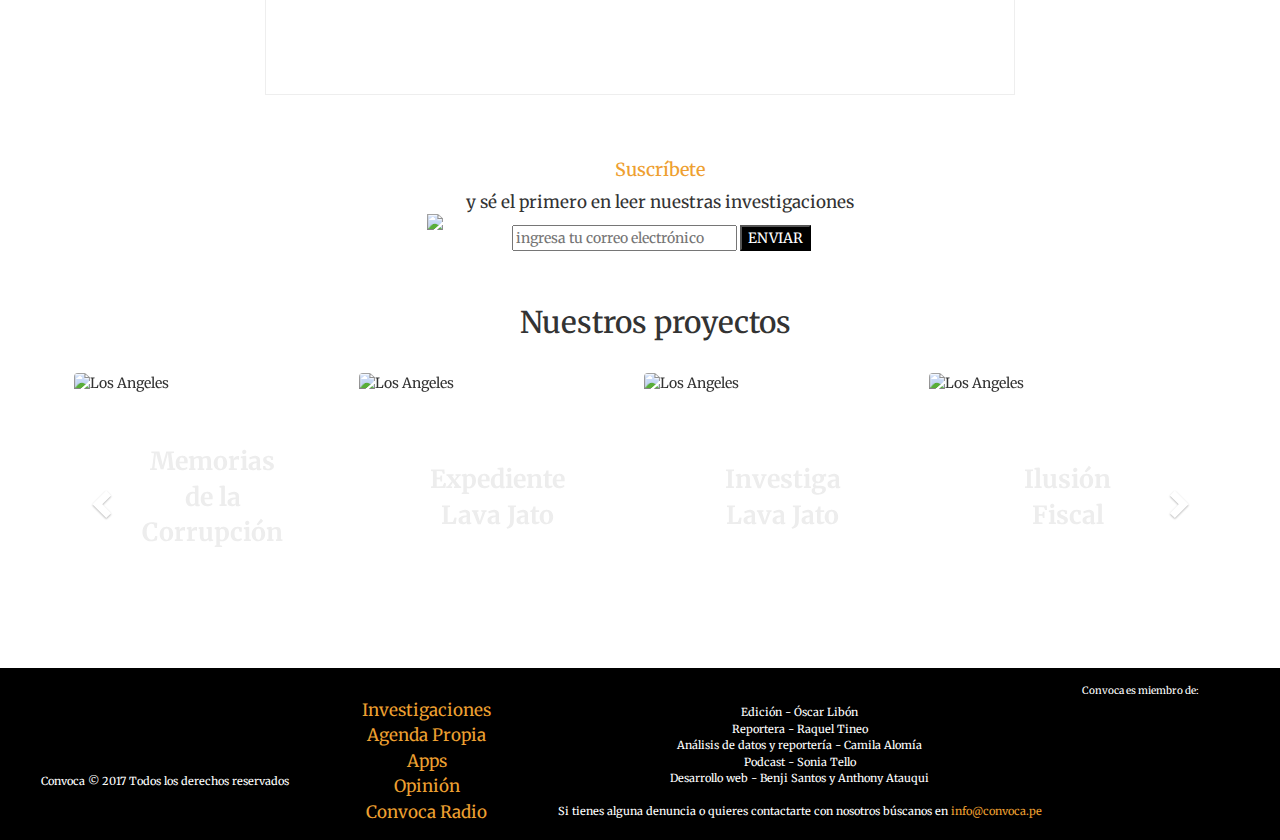
==== commit 72e55b80: "subiendo ultimos cambios del mapa" ====
--- a/elecciones2018/index.html
+++ b/elecciones2018/index.html
@@ -11,7 +11,7 @@
           <!-- Schema.org markup for Google+ -->
           <meta itemprop="name" content="Elecciones 2018: Sin garantías para evitar la corrupción ni sancionarla" />
           <meta itemprop="description" content="La norma establece que las organizaciones políticas reporten gastos de campaña luego de que se declare finalizado el proceso electoral. Esto limitará la fiscalización." />
-          <meta itemprop="image" content=" <a href='http://convoca.pe/mapaelectoral/img/principal.jpeg'>http://convoca.pe/mapaelectoral/img/principal.jpeg</a>" />
+          <meta itemprop="image" content=" <a href='http://convoca.pe/especiales/mapaelectoral/img/principal.jpeg'>http://convoca.pe/especiales/mapaelectoral/img/principal.jpeg</a>" />
 
           <!-- Twitter Card data -->
           <meta name="twitter:card" content="summary_large_image" />
@@ -20,13 +20,13 @@
           <meta name="twitter:description" content="La norma establece que las organizaciones políticas reporten gastos de campaña luego de que se declare finalizado el proceso electoral. Esto limitará la fiscalización." />
           <meta name="twitter:creator" content="Convoca" />
           <!-- Twitter summary card with large image must be at least 280x150px -->
-          <meta name="twitter:image:src" content=" <a href='http://convoca.pe/mapaelectoral/img/principal.jpeg'>http://convoca.pe/mapaelectoral/img/principal.jpeg</a>" />
+          <meta name="twitter:image:src" content=" <a href='http://convoca.pe/especiales/mapaelectoral/img/principal.jpeg'>http://convoca.pe/especiales/mapaelectoral/img/principal.jpeg</a>" />
 
           <!-- Open Graph data -->
           <meta property="og:title" content="Elecciones 2018: Sin garantías para evitar la corrupción ni sancionarla" />
           <meta property="og:type" content="article" />
-          <meta property="og:url" content="http://convoca.pe/mapaelectoral/elecciones2018/" />
-          <meta property=og:image content="http://convoca.pe/mapaelectoral/img/principal.jpeg" />
+          <meta property="og:url" content="http://convoca.pe/especiales/mapaelectoral/elecciones2018/" />
+          <meta property=og:image content="http://convoca.pe/especiales/mapaelectoral/img/principal.jpeg" />
           <meta property="og:description" content="La norma establece que las organizaciones políticas reporten gastos de campaña luego de que se declare finalizado el proceso electoral. Esto limitará la fiscalización." />
 <link href="https://fonts.googleapis.com/css?family=Merriweather:300,300i,400,400i,700,700i,900,900i" rel="stylesheet">
     <link rel="stylesheet" href="https://maxcdn.bootstrapcdn.com/bootstrap/3.3.7/css/bootstrap.min.css">
@@ -53,24 +53,24 @@
                   <img src="https://investigalavajato.convoca.pe/public/v3/assets/imgs/convoca_logo.png">
                   <li class="icon-mobile"><a href="javascript:var dir=window.document.URL;var tit=window.document.title;var tit2=encodeURIComponent(tit);var dir2= encodeURIComponent(dir);window.open('http://www.facebook.com/share.php?u='+dir2+'&amp;t='+tit2+'','ventana','width=600,height=400,left=50,top=50,toolbar=yes');void 0" id="men-t"><span class="icon-facebook"></span></a></li>
                   <li class="icon-mobile"><a href="javascript:var dir=window.document.URL;var des='Elecciones 2018: Sin garantías para evitar la corrupción ni sancionarla';var tit3=encodeURIComponent(des);var has='#Mapa Electoral 2018';var tit2=encodeURIComponent(has);window.open('http://twitter.com/?status='+tit3+'%20'+dir+'%20'+tit2+'','ventana','width=600,height=400,left=50,top=50,toolbar=yes');void 0" id="men-t"><span class="icon-twitter"></span></a></li>
-                  <li class="icon-mobile"><a href="whatsapp://send?text=http://convoca.pe/mapaelectoral/elecciones2018/" id="men-t"  style="font-size: 20px;"><i class="fab fa-whatsapp"></i></a></li>
+                  <li class="icon-mobile"><a href="whatsapp://send?text=http://convoca.pe/especiales/mapaelectoral/elecciones2018/" id="men-t"  style="font-size: 20px;"><i class="fab fa-whatsapp"></i></a></li>
               </a>
           </div>
 
           <!-- Collect the nav links, forms, and other content for toggling -->
           <div class="collapse navbar-collapse" id="menucito">
               <ul class="nav navbar-nav navbar-left cent">
-                  <li ><a href="http://convoca.pe/mapaelectoral/" >Inicio <i class="fas fa-home"></i></a></li>
-                  <li class=""><a href="http://convoca.pe/mapaelectoral/mapa/">El mapa <i class="fas fa-map-marker-alt"></i></a></li>
-                  <li class=""><a href="http://convoca.pe/mapaelectoral/mapa/#ranking">Ranking <i class="fas fa-random"></i></a></li>
-                  <li class=""><a href="http://convoca.pe/mapaelectoral/elecciones2018/">Artículo <i class="fas fa-file-archive"></i></a></li>
+                  <li ><a href="http://convoca.pe/especiales/mapaelectoral/" >Inicio <i class="fas fa-home"></i></a></li>
+                  <li class=""><a href="http://convoca.pe/especiales/mapaelectoral/mapa/">El mapa <i class="fas fa-map-marker-alt"></i></a></li>
+                  <li class=""><a href="http://convoca.pe/especiales/mapaelectoral/mapa/#ranking">Ranking <i class="fas fa-random"></i></a></li>
+                  <li class=""><a href="http://convoca.pe/especiales/mapaelectoral/elecciones2018/">Artículo <i class="fas fa-file-archive"></i></a></li>
                   <li class=""><a href="http://convoca.pe/convoca-radio/convocaradio-elecciones-cuestas" target="_blank">Podcast <i class="fas fa-podcast"></i></a></li>
               </ul>
               <ul class="nav navbar-nav navbar-right rede">
                   <li><a href="../" id="men-t"><span class="icon-home"></span></a></li>
                   <li class="icon-none"><a href="javascript:var dir=window.document.URL;var tit=window.document.title;var tit2=encodeURIComponent(tit);var dir2= encodeURIComponent(dir);window.open('http://www.facebook.com/share.php?u='+dir2+'&amp;t='+tit2+'','ventana','width=600,height=400,left=50,top=50,toolbar=yes');void 0" id="men-t"><span class="icon-facebook"></span></a></li>
                   <li class="icon-none"><a href="javascript:var dir=window.document.URL;var des='Elecciones 2018: Sin garantías para evitar la corrupción ni sancionarla';var tit3=encodeURIComponent(des);var has='#Mapa Electoral 2018';var tit2=encodeURIComponent(has);window.open('http://twitter.com/?status='+tit3+'%20'+dir+'%20'+tit2+'','ventana','width=600,height=400,left=50,top=50,toolbar=yes');void 0" id="men-t"><span class="icon-twitter"></span></a></li>
-                  <li class="icon-none"><a href="whatsapp://send?text=http://convoca.pe/mapaelectoral/" id="men-t"  style="font-size: 20px;"><i class="fab fa-whatsapp"></i></a></li>
+                  <li class="icon-none"><a href="whatsapp://send?text=http://convoca.pe/especiales/mapaelectoral/" id="men-t"  style="font-size: 20px;"><i class="fab fa-whatsapp"></i></a></li>
               </ul>
           </div><!-- /.navbar-collapse -->
       </div><!-- /.container-fluid -->
@@ -86,15 +86,15 @@
 <img src="../img/principal.jpeg" class="img-responsive img-elec" alt="">
             <div class="title-center suscribe">
                 <!-- Facebook -->
-                <a href="http://www.facebook.com/sharer.php?u=http://convoca.pe/mapaelectoral/elecciones2018/" target="_blank">
+                <a href="http://www.facebook.com/sharer.php?u=http://convoca.pe/especiales/mapaelectoral/elecciones2018/" target="_blank">
                     <img height="28" src="https://simplesharebuttons.com/images/somacro/facebook.png" alt="Facebook" />
                 </a>
                 <!-- Google+ -->
-                <a href="https://plus.google.com/share?url=http://convoca.pe/mapaelectoral/elecciones2018/" target="_blank">
+                <a href="https://plus.google.com/share?url=http://convoca.pe/especiales/mapaelectoral/elecciones2018/" target="_blank">
                     <img height="28" src="https://simplesharebuttons.com/images/somacro/google.png" alt="Google" />
                 </a>
                 <!-- Twitter -->
-                <a href="https://twitter.com/share?url=http://convoca.pe/mapaelectoral/elecciones2018/&amp;text=Elecciones 2018: Sin garantías para evitar la corrupción ni sancionarla&amp;hashtags=MapaElectoral2018" target="_blank">
+                <a href="https://twitter.com/share?url=http://convoca.pe/especiales/mapaelectoral/elecciones2018/&amp;text=Elecciones 2018: Sin garantías para evitar la corrupción ni sancionarla&amp;hashtags=MapaElectoral2018" target="_blank">
                     <img height="28" src="https://simplesharebuttons.com/images/somacro/twitter.png" alt="Twitter" />
                 </a>
             </div>
@@ -106,7 +106,7 @@
 <h5 style="font-weight:bold;">Por Raquel Tineo</h5>
             <h5 style="font-weight:bold;">Con la colaboración de Camila Alomía</h5><br>
 
-            <h5 style="font-weight:bold;">Publicado el 12 de febrero de 2018</h5><br>
+            <h5 style="font-weight:bold;">Publicado el 15 de febrero de 2018</h5><br>
 
         <p>El cronograma electoral está avanzando. Las reglas de juego han quedado
             establecidas. Las próximas elecciones municipales y regionales en Perú se realizarán
@@ -221,7 +221,7 @@
             <h4 style="text-align: center; font-weight: bold">Convoca muestra un mapa interactivo sobre las organizaciones
                 políticas que participarán en las próximas elecciones municipales y
                 regionales</h4>
-            <h4 style="text-align: center; font-weight: bold;"><a href="http://convoca.pe/mapaelectoral/mapa" style="color:#0775bb !important;">Ver mapa</h4><br>
+            <h4 style="text-align: center; font-weight: bold;"><a href="http://convoca.pe/especiales/mapaelectoral/mapa" style="color:#0775bb !important;">Ver mapa</h4><br>
             <img src="../img/map.png" class="img-responsive img-elec" alt=""></a><br><br>
 <p>
             La ONPE aclaró que el candidato presentará su reporte de cuentas de su campaña,
@@ -256,7 +256,7 @@
     movimientos políticos. Además, desde ese día ya entró en vigencia el nuevo
     Reglamento de Financiamiento y Supervisión de Fondos Partidarios, que estableció la
     ONPE, tras la modificación de la Ley 30682 sobre las organizaciones políticas.</p><br><br>
-    <img src="../img/tre.jpg" class="img-responsive img-elec" alt="">
+    <img src="../img/tres.jpg" class="img-responsive img-elec" alt="">
     <span>El nuevo cronograma electoral aprobado en el marco de la reforma que se aplicará para las
 Elecciones Regionales y Municipales 2018. (Infografía: Convoca)</span>
     <br><br>
@@ -292,7 +292,7 @@
             inscripción hasta antes del 10 de enero 2018. Los fundamentos que se presentaron
             fueron: falta de representación y limitaciones en el ejercicio de su gobierno.
 </p><br>
-<h4 style="text-align: center; font-weight: bold;"><a href="http://convoca.pe/mapaelectoral/mapa/#ranking" style="color:#0775bb !important;">Ver Ranking</a></h4><br>
+<h4 style="text-align: center; font-weight: bold;"><a href="http://convoca.pe/especiales/mapaelectoral/mapa/#ranking" style="color:#0775bb !important;">Ver Ranking</a></h4><br>
 <section id="ranking">
     <script id="infogram_0_fb6ab786-2158-4949-ba78-0881720f97fd" title="Step by Step Charts" src="https://e.infogram.com/js/dist/embed.js?i0A" type="text/javascript"></script>
 </section>
